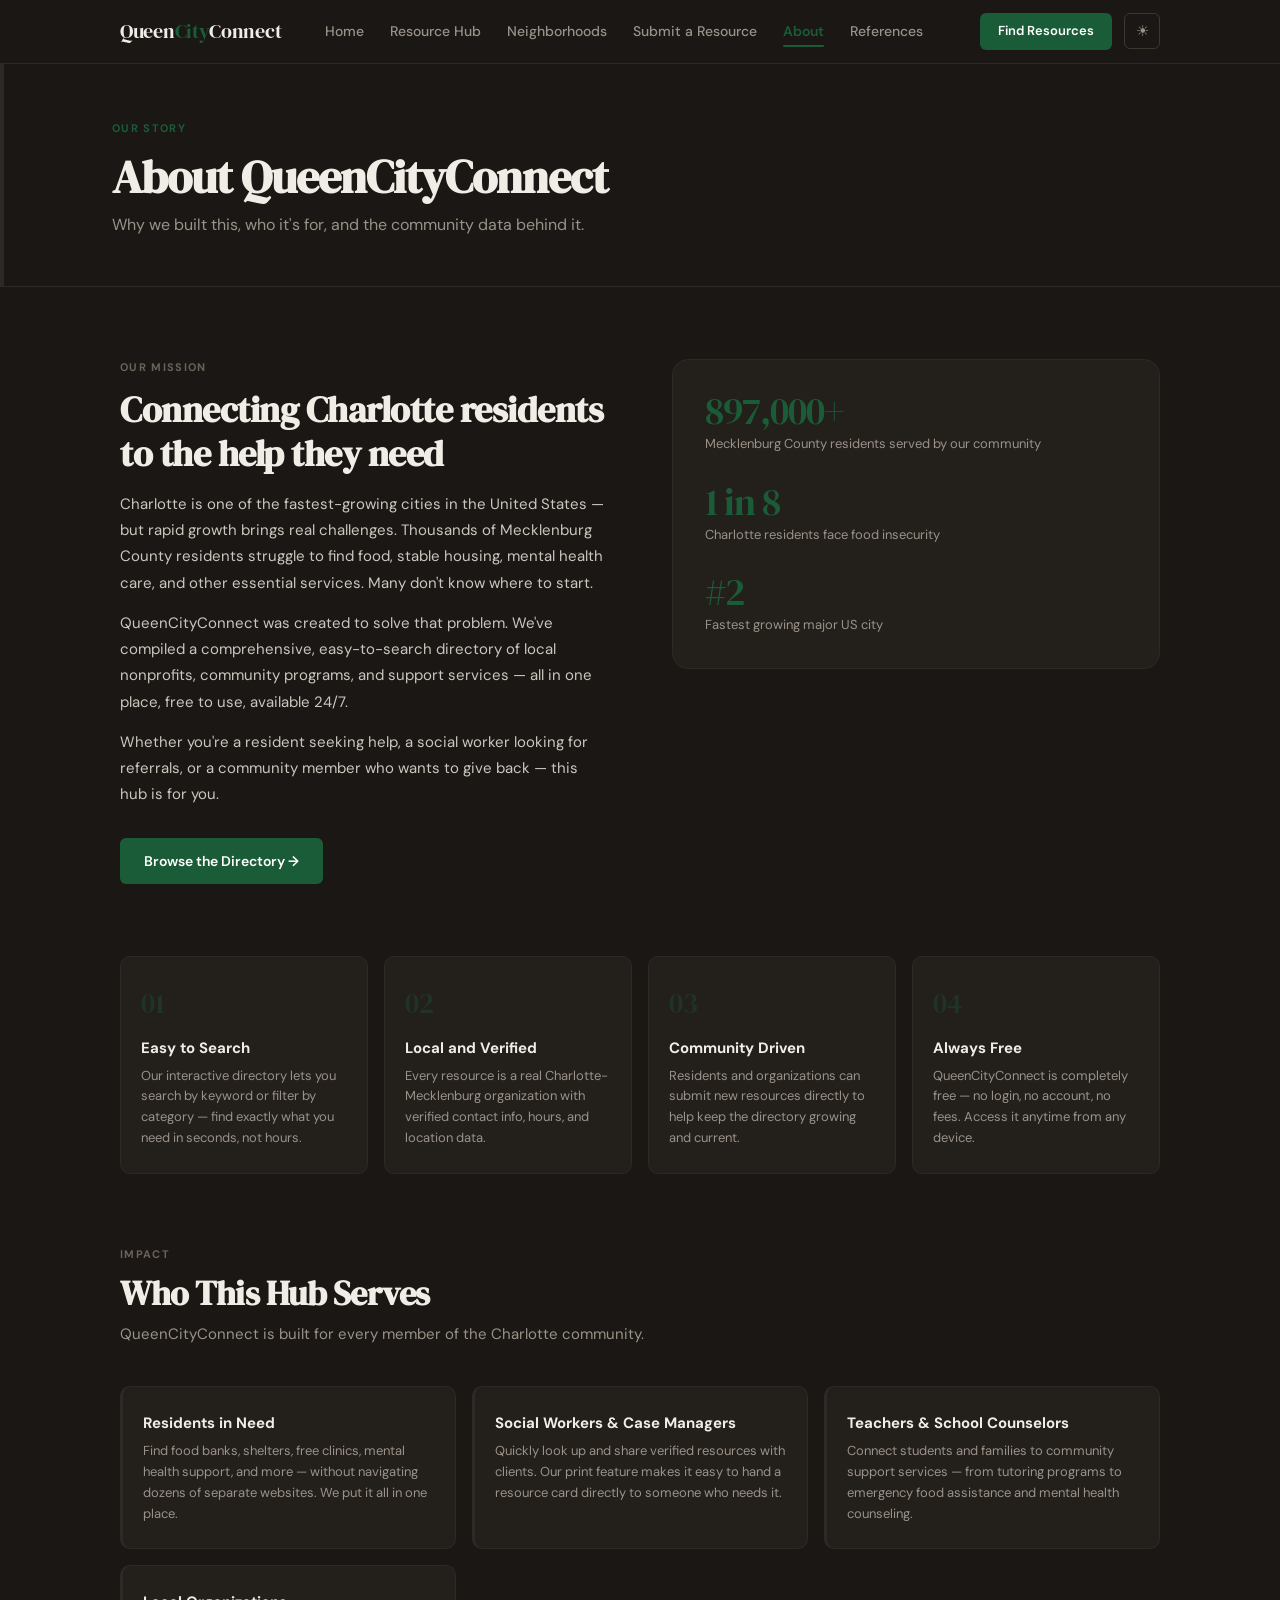
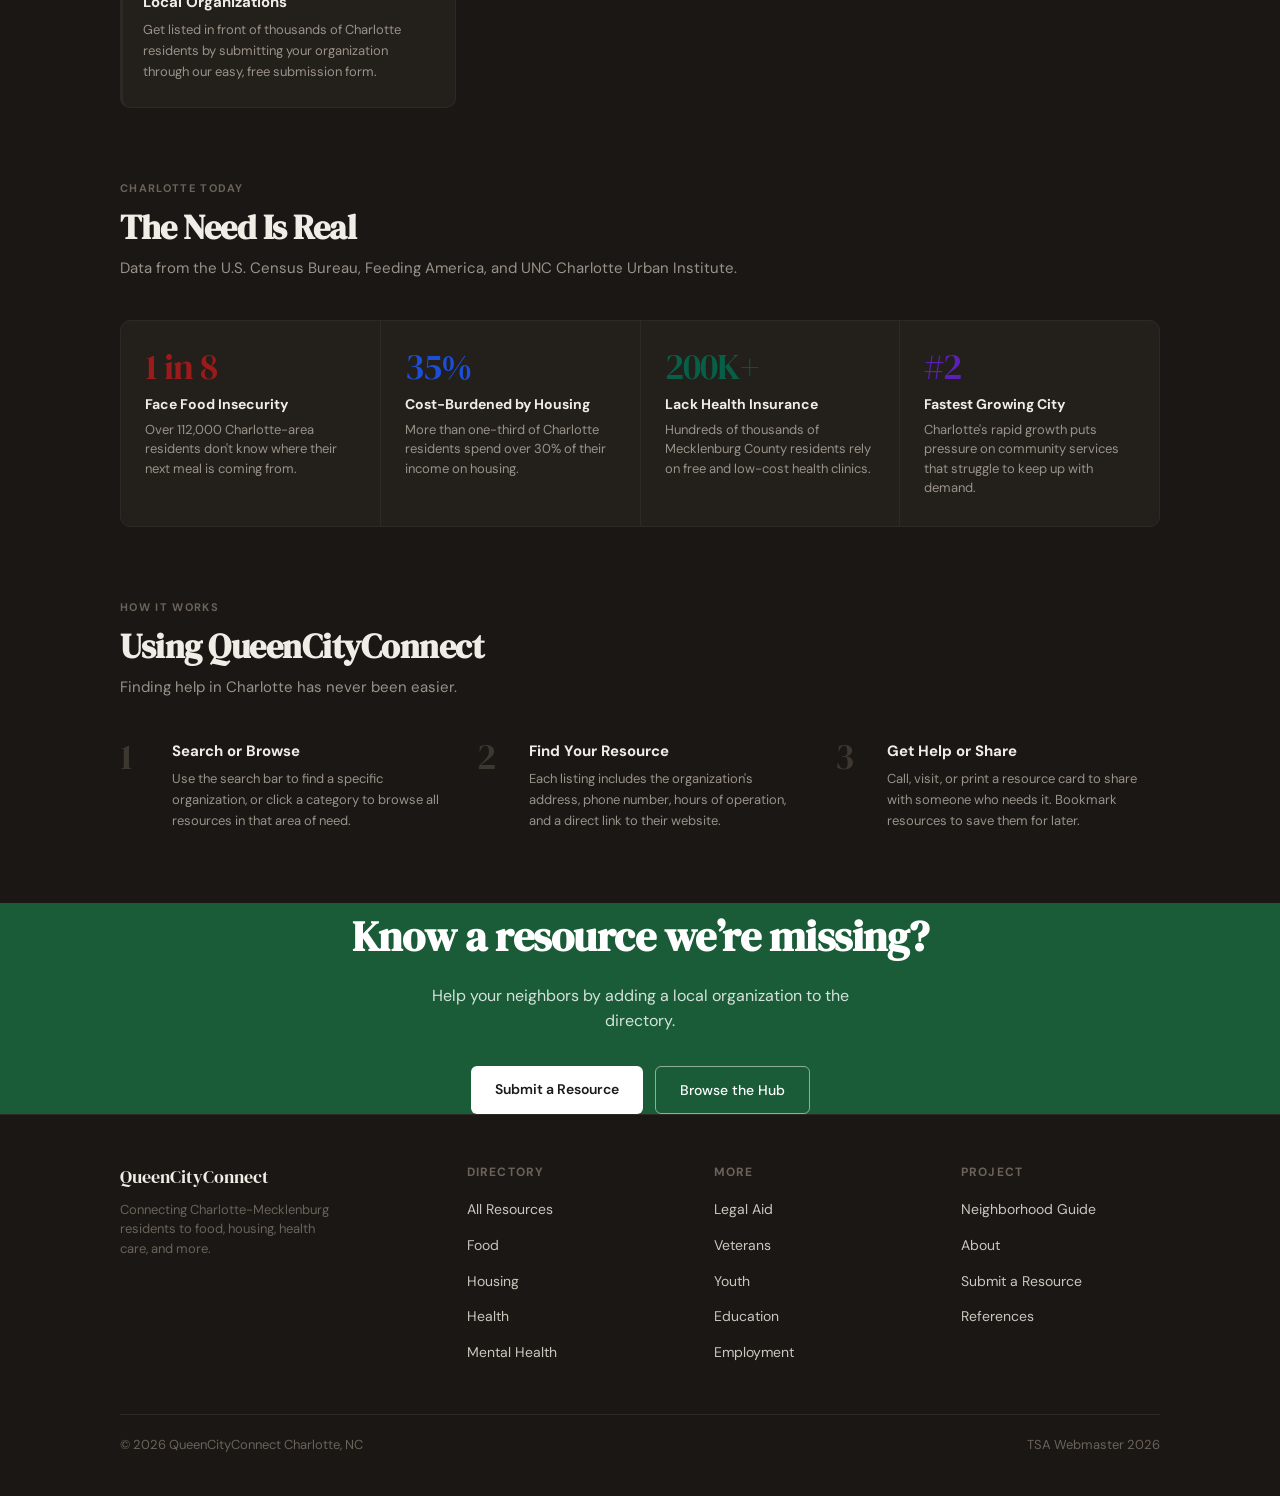
==== my-town-hub-UPDATED/about.html @ 73ac2525 "Add files via upload" ====
<!DOCTYPE html>
<html lang="en">
<head>
  <meta charset="UTF-8"/>
  <meta name="viewport" content="width=device-width, initial-scale=1.0"/>
  <title>About | QueenCityConnect</title>
  <link rel="stylesheet" href="assets/css/style.css"/>
</head>
<body class="dark">

  <nav class="navbar">
    <div class="nav-inner">
      <a href="index.html" class="nav-logo">Queen<span>City</span>Connect</a>
      <ul class="nav-links" id="nav-links">
        <li><a href="index.html">Home</a></li>
        <li><a href="hub.html">Resource Hub</a></li>
        <li><a href="neighborhood.html">Neighborhoods</a></li>
        <li><a href="submit.html">Submit a Resource</a></li>
        <li><a href="about.html">About</a></li>
        <li><a href="references.html">References</a></li>
      </ul>
      <div class="nav-right">
        <a href="hub.html" class="nav-cta">Find Resources</a>
        <button class="dark-toggle" onclick="toggleDark()" id="dark-btn" aria-label="Toggle dark or light mode">&#9728;</button>
        <button class="nav-hamburger" onclick="document.getElementById('nav-links').classList.toggle('open')" aria-label="Menu">&#9776;</button>
      </div>
    </div>
  </nav>

  <section class="page-header about-header">
    <div class="container">
      <span class="page-header-eyebrow">Our Story</span>
      <h1>About QueenCityConnect</h1>
      <p>Why we built this, who it's for, and the community data behind it.</p>
    </div>
  </section>

  <section class="about-section">
    <div class="container">

      <div class="about-grid">
        <div class="about-text">
          <span class="section-eyebrow">Our Mission</span>
          <h2>Connecting Charlotte residents to the help they need</h2>
          <p>Charlotte is one of the fastest-growing cities in the United States — but rapid growth brings real challenges. Thousands of Mecklenburg County residents struggle to find food, stable housing, mental health care, and other essential services. Many don't know where to start.</p>
          <p>QueenCityConnect was created to solve that problem. We've compiled a comprehensive, easy-to-search directory of local nonprofits, community programs, and support services — all in one place, free to use, available 24/7.</p>
          <p>Whether you're a resident seeking help, a social worker looking for referrals, or a community member who wants to give back — this hub is for you.</p>
          <a href="hub.html" class="btn-primary" style="margin-top:16px;display:inline-block">Browse the Directory &rarr;</a>
        </div>
        <div class="about-stats-card">
          <div class="about-stat">
            <span class="about-stat-num">897,000+</span>
            <span class="about-stat-label">Mecklenburg County residents served by our community</span>
          </div>
          <div class="about-stat">
            <span class="about-stat-num">1 in 8</span>
            <span class="about-stat-label">Charlotte residents face food insecurity</span>
          </div>
          <div class="about-stat">
            <span class="about-stat-num">#2</span>
            <span class="about-stat-label">Fastest growing major US city</span>
          </div>
        </div>
      </div>

      <div class="about-cards">
        <div class="about-card">
          <span class="about-card-num">01</span>
          <h3>Easy to Search</h3>
          <p>Our interactive directory lets you search by keyword or filter by category — find exactly what you need in seconds, not hours.</p>
        </div>
        <div class="about-card">
          <span class="about-card-num">02</span>
          <h3>Local and Verified</h3>
          <p>Every resource is a real Charlotte-Mecklenburg organization with verified contact info, hours, and location data.</p>
        </div>
        <div class="about-card">
          <span class="about-card-num">03</span>
          <h3>Community Driven</h3>
          <p>Residents and organizations can submit new resources directly to help keep the directory growing and current.</p>
        </div>
        <div class="about-card">
          <span class="about-card-num">04</span>
          <h3>Always Free</h3>
          <p>QueenCityConnect is completely free — no login, no account, no fees. Access it anytime from any device.</p>
        </div>
      </div>

      <div class="about-who">
        <div class="section-header">
          <span class="section-eyebrow">Impact</span>
          <h2 class="section-title">Who This Hub Serves</h2>
          <p class="section-sub">QueenCityConnect is built for every member of the Charlotte community.</p>
        </div>
        <div class="about-who-grid">
          <div class="about-who-card">
            <h3>Residents in Need</h3>
            <p>Find food banks, shelters, free clinics, mental health support, and more — without navigating dozens of separate websites. We put it all in one place.</p>
          </div>
          <div class="about-who-card">
            <h3>Social Workers &amp; Case Managers</h3>
            <p>Quickly look up and share verified resources with clients. Our print feature makes it easy to hand a resource card directly to someone who needs it.</p>
          </div>
          <div class="about-who-card">
            <h3>Teachers &amp; School Counselors</h3>
            <p>Connect students and families to community support services — from tutoring programs to emergency food assistance and mental health counseling.</p>
          </div>
          <div class="about-who-card">
            <h3>Local Organizations</h3>
            <p>Get listed in front of thousands of Charlotte residents by submitting your organization through our easy, free submission form.</p>
          </div>
        </div>
      </div>

      <div class="about-numbers">
        <div class="section-header">
          <span class="section-eyebrow">Charlotte Today</span>
          <h2 class="section-title">The Need Is Real</h2>
          <p class="section-sub">Data from the U.S. Census Bureau, Feeding America, and UNC Charlotte Urban Institute.</p>
        </div>
        <div class="numbers-grid">
          <div class="numbers-card">
            <span class="numbers-big" style="color:#991b1b">1 in 8</span>
            <strong>Face Food Insecurity</strong>
            <p>Over 112,000 Charlotte-area residents don't know where their next meal is coming from.</p>
          </div>
          <div class="numbers-card">
            <span class="numbers-big" style="color:#1d4ed8">35%</span>
            <strong>Cost-Burdened by Housing</strong>
            <p>More than one-third of Charlotte residents spend over 30% of their income on housing.</p>
          </div>
          <div class="numbers-card">
            <span class="numbers-big" style="color:#065f46">200K+</span>
            <strong>Lack Health Insurance</strong>
            <p>Hundreds of thousands of Mecklenburg County residents rely on free and low-cost health clinics.</p>
          </div>
          <div class="numbers-card">
            <span class="numbers-big" style="color:#5b21b6">#2</span>
            <strong>Fastest Growing City</strong>
            <p>Charlotte's rapid growth puts pressure on community services that struggle to keep up with demand.</p>
          </div>
        </div>
      </div>

      <div class="section-header" style="margin-top:72px">
        <span class="section-eyebrow">How It Works</span>
        <h2 class="section-title">Using QueenCityConnect</h2>
        <p class="section-sub">Finding help in Charlotte has never been easier.</p>
      </div>
      <div class="how-steps">
        <div class="how-step">
          <div class="how-step-num">1</div>
          <div class="how-step-text">
            <h3>Search or Browse</h3>
            <p>Use the search bar to find a specific organization, or click a category to browse all resources in that area of need.</p>
          </div>
        </div>
        <div class="how-step">
          <div class="how-step-num">2</div>
          <div class="how-step-text">
            <h3>Find Your Resource</h3>
            <p>Each listing includes the organization's address, phone number, hours of operation, and a direct link to their website.</p>
          </div>
        </div>
        <div class="how-step">
          <div class="how-step-num">3</div>
          <div class="how-step-text">
            <h3>Get Help or Share</h3>
            <p>Call, visit, or print a resource card to share with someone who needs it. Bookmark resources to save them for later.</p>
          </div>
        </div>
      </div>

    </div>
  </section>

  <section class="cta-band">
    <div class="container">
      <h2>Know a resource we&rsquo;re missing?</h2>
      <p>Help your neighbors by adding a local organization to the directory.</p>
      <div class="cta-band-actions">
        <a href="submit.html" class="btn-white">Submit a Resource</a>
        <a href="hub.html" class="btn-outline-white">Browse the Hub</a>
      </div>
    </div>
  </section>

  <footer class="footer">
    <div class="container">
      <div class="footer-inner">
        <div>
          <div class="footer-brand-name">QueenCityConnect</div>
          <p class="footer-brand-tagline">Connecting Charlotte-Mecklenburg residents to food, housing, health care, and more.</p>
        </div>
        <div class="footer-col">
          <h4>Directory</h4>
          <ul>
            <li><a href="hub.html">All Resources</a></li>
            <li><a href="hub.html?category=Food">Food</a></li>
            <li><a href="hub.html?category=Housing">Housing</a></li>
            <li><a href="hub.html?category=Health">Health</a></li>
            <li><a href="hub.html?category=Mental%20Health">Mental Health</a></li>
          </ul>
        </div>
        <div class="footer-col">
          <h4>More</h4>
          <ul>
            <li><a href="hub.html?category=Legal%20Aid">Legal Aid</a></li>
            <li><a href="hub.html?category=Veterans">Veterans</a></li>
            <li><a href="hub.html?category=Youth">Youth</a></li>
            <li><a href="hub.html?category=Education">Education</a></li>
            <li><a href="hub.html?category=Employment">Employment</a></li>
          </ul>
        </div>
        <div class="footer-col">
          <h4>Project</h4>
          <ul>
            <li><a href="neighborhood.html">Neighborhood Guide</a></li>
            <li><a href="about.html">About</a></li>
            <li><a href="submit.html">Submit a Resource</a></li>
            <li><a href="references.html">References</a></li>
          </ul>
        </div>
      </div>
      <div class="footer-bottom">
        <span>&copy; 2026 QueenCityConnect Charlotte, NC</span>
        <span>TSA Webmaster 2026</span>
      </div>
    </div>
  </footer>

  <script src="assets/js/main.js"></script>
</body>
</html>
---- my-town-hub-UPDATED/assets/css/style.css ----
/* ═══════════════════════════════════════════
   QUEENCITYCONNECT — REDESIGNED STYLESHEET
   Clean, editorial, human. No AI aesthetics.
═══════════════════════════════════════════ */

@import url('https://fonts.googleapis.com/css2?family=DM+Serif+Display:ital@0;1&family=DM+Sans:wght@400;500;600&display=swap');

/* ─── RESET ─── */
*, *::before, *::after { margin: 0; padding: 0; box-sizing: border-box; }
img { display: block; max-width: 100%; }
a { text-decoration: none; color: inherit; }
button { font-family: inherit; cursor: pointer; }

a:focus-visible,
button:focus-visible,
input:focus-visible,
select:focus-visible,
textarea:focus-visible {
  outline: 2px solid #93c5fd;
  outline-offset: 2px;
}

/* ─── TOKENS ─── */
:root {
  --ink:        #1a1a1a;
  --ink-2:      #3d3d3d;
  --ink-3:      #6b6b6b;
  --ink-4:      #9a9a9a;
  --paper:      #faf9f7;
  --white:      #ffffff;
  --rule:       #e8e4df;
  --rule-dark:  #d4cfc9;
  --accent:     #1a5c38;
  --accent-bg:  #edf5f0;
  --accent-mid: #2d7a4f;
  --warn:       #b84c00;
  --warn-bg:    #fff4ed;

  --font-serif: 'DM Serif Display', Georgia, serif;
  --font-sans:  'DM Sans', system-ui, -apple-system, sans-serif;

  --radius-sm: 6px;
  --radius:    10px;
  --radius-lg: 16px;

  --shadow-sm: 0 1px 4px rgba(0,0,0,0.07);
  --shadow:    0 2px 12px rgba(0,0,0,0.08);
  --shadow-lg: 0 8px 32px rgba(0,0,0,0.1);

  --max:    1120px;
  --gutter: 40px;
}

/* ─── BASE ─── */
html { scroll-behavior: smooth; }
body {
  font-family: var(--font-sans);
  background: var(--paper);
  color: var(--ink);
  line-height: 1.6;
  font-size: 16px;
  -webkit-font-smoothing: antialiased;
}
.container { max-width: var(--max); margin: 0 auto; padding: 0 var(--gutter); }

/* ─── CRISIS BAR ─── */
.crisis-bar {
  background: var(--accent);
  color: white;
  font-size: 13px;
  font-weight: 500;
  padding: 9px 0;
  position: relative;
  z-index: 50;
}
.crisis-bar-inner {
  max-width: var(--max);
  margin: 0 auto;
  padding: 0 var(--gutter);
  display: flex;
  align-items: center;
  justify-content: center;
  gap: 12px;
  flex-wrap: wrap;
  text-align: center;
}
.crisis-bar strong { font-weight: 700; white-space: nowrap; }
.crisis-bar-links { display: flex; gap: 20px; flex-wrap: wrap; justify-content: center; flex: 0 0 auto; }
.crisis-bar a {
  color: white; opacity: 0.9;
  border-bottom: 1px solid rgba(255,255,255,0.4);
  font-size: 13px;
  transition: opacity 0.15s;
}
.crisis-bar a:hover { opacity: 1; }
.crisis-close {
  background: none; border: none; color: white;
  font-size: 18px; line-height: 1; opacity: 0.7;
  padding: 0; margin-left: auto; cursor: pointer;
  transition: opacity 0.15s;
}
.crisis-close:hover { opacity: 1; }

/* ─── NAVBAR ─── */
.navbar {
  background: var(--white);
  border-bottom: 1px solid var(--rule);
  position: sticky;
  top: 0;
  z-index: 100;
  height: 64px;
  display: flex;
  align-items: center;
}
.nav-inner {
  max-width: var(--max);
  margin: 0 auto;
  padding: 0 var(--gutter);
  display: flex;
  align-items: center;
  width: 100%;
  gap: 32px;
}
.nav-logo {
  font-family: var(--font-serif);
  font-size: 20px;
  color: var(--ink);
  letter-spacing: -0.3px;
  white-space: nowrap;
  flex-shrink: 0;
}
.nav-logo span { color: var(--accent); }
.nav-links {
  list-style: none;
  display: flex;
  gap: 2px;
}
.nav-links a {
  font-size: 14px;
  font-weight: 500;
  color: var(--ink-3);
  padding: 6px 12px;
  border-radius: var(--radius-sm);
  transition: color 0.15s, background 0.15s;
  display: block;
}
.nav-links a:hover { color: var(--ink); background: var(--paper); }
.nav-links a.nav-active { color: var(--accent); font-weight: 600; }
.nav-right { margin-left: auto; display: flex; align-items: center; gap: 12px; }
.nav-cta {
  background: var(--accent);
  color: white;
  font-size: 13px;
  font-weight: 600;
  padding: 8px 18px;
  border-radius: var(--radius-sm);
  transition: background 0.15s;
  white-space: nowrap;
}
.nav-cta:hover { background: var(--accent-mid); color: white; }
.dark-toggle {
  background: none;
  border: 1px solid var(--rule-dark);
  border-radius: var(--radius-sm);
  width: 36px; height: 36px;
  font-size: 15px;
  color: var(--ink-3);
  display: flex; align-items: center; justify-content: center;
  transition: all 0.15s;
  font-family: 'Segoe UI Symbol', 'Apple Color Emoji', serif;
}
.dark-toggle:hover { border-color: var(--ink-3); }
.nav-hamburger {
  display: none;
  background: none;
  border: 1px solid var(--rule-dark);
  border-radius: var(--radius-sm);
  width: 36px; height: 36px;
  font-size: 16px;
  color: var(--ink-3);
  align-items: center; justify-content: center;
  cursor: pointer;
  font-family: 'Segoe UI Symbol', 'Apple Color Emoji', serif;
}

/* ─── HERO ─── */
.hero {
  border-bottom: 1px solid var(--rule);
  padding: 80px 0 72px;
  background: var(--white);
}
.hero-inner {
  max-width: var(--max);
  margin: 0 auto;
  padding: 0 var(--gutter);
  display: grid;
  grid-template-columns: 1fr 1fr;
  gap: 64px;
  align-items: center;
}
.hero-eyebrow {
  font-size: 12px;
  font-weight: 600;
  text-transform: uppercase;
  letter-spacing: 0.12em;
  color: var(--accent);
  margin-bottom: 20px;
}
.hero h1 {
  font-family: var(--font-serif);
  font-size: 54px;
  line-height: 1.1;
  letter-spacing: -1px;
  color: var(--ink);
  margin-bottom: 20px;
}
.hero h1 em { font-style: italic; color: var(--accent); }
.hero-lead {
  font-size: 17px;
  color: var(--ink-2);
  line-height: 1.7;
  max-width: 440px;
  margin-bottom: 32px;
}
.hero-actions { display: flex; gap: 12px; flex-wrap: wrap; align-items: center; }
.hero-photo {
  position: relative;
  border-radius: var(--radius-lg);
  overflow: hidden;
  aspect-ratio: 4/3;
  background: var(--rule);
}
.hero-photo img { width: 100%; height: 100%; object-fit: cover; }
.hero-photo-caption {
  position: absolute;
  bottom: 0; left: 0; right: 0;
  padding: 20px 24px;
  background: linear-gradient(to top, rgba(0,0,0,0.55), transparent);
  color: white;
  font-size: 13px;
  font-weight: 500;
}

/* ─── BUTTONS ─── */
.btn-primary {
  background: var(--accent);
  color: white;
  font-size: 14px;
  font-weight: 600;
  padding: 12px 24px;
  border-radius: var(--radius-sm);
  transition: background 0.15s;
  display: inline-block;
  border: none;
}
.btn-primary:hover { background: var(--accent-mid); color: white; }
.btn-ghost {
  background: transparent;
  color: var(--ink-2);
  font-size: 14px;
  font-weight: 500;
  padding: 12px 20px;
  border-radius: var(--radius-sm);
  border: 1.5px solid var(--rule-dark);
  transition: all 0.15s;
  display: inline-block;
}
.btn-ghost:hover { border-color: var(--ink-3); color: var(--ink); }
.btn-secondary {
  background: var(--accent);
  color: white;
  font-size: 13px;
  font-weight: 600;
  padding: 8px 16px;
  border-radius: var(--radius-sm);
  transition: background 0.15s;
  display: inline-block;
  border: none;
}
.btn-secondary:hover { background: var(--accent-mid); color: white; }
.btn-white {
  background: white; color: var(--ink);
  font-size: 14px; font-weight: 600;
  padding: 12px 24px; border-radius: var(--radius-sm);
  transition: opacity 0.15s; display: inline-block; border: none;
}
.btn-white:hover { opacity: 0.88; color: var(--ink); }
.btn-outline-white {
  background: transparent; color: white;
  font-size: 14px; font-weight: 500;
  padding: 12px 24px; border-radius: var(--radius-sm);
  border: 1.5px solid rgba(255,255,255,0.35);
  transition: border-color 0.15s; display: inline-block;
}
.btn-outline-white:hover { border-color: rgba(255,255,255,0.7); color: white; }

/* ─── NEED HELP FAST ─── */
.need-help {
  padding: 56px 0;
  background: var(--paper);
  border-bottom: 1px solid var(--rule);
}
.need-help-eyebrow {
  font-size: 11px; font-weight: 700;
  text-transform: uppercase; letter-spacing: 0.12em;
  color: var(--ink-4); margin-bottom: 20px;
}
.need-help-grid {
  display: grid;
  grid-template-columns: repeat(4, 1fr);
  gap: 12px;
}
.need-help-card {
  background: var(--white);
  border: 1.5px solid var(--rule);
  border-radius: var(--radius);
  padding: 20px 18px;
  cursor: pointer;
  transition: all 0.2s;
  text-align: left;
  display: block;
}
.need-help-card:hover { border-color: var(--accent); box-shadow: var(--shadow); }
.nhc-dot {
  width: 8px; height: 8px;
  border-radius: 50%;
  margin-bottom: 12px;
  display: block;
}
.need-help-card h3 {
  font-size: 14px; font-weight: 600;
  color: var(--ink); margin-bottom: 4px;
}
.need-help-card p { font-size: 12px; color: var(--ink-4); line-height: 1.4; }

.how-it-works {
  padding: 72px 0;
  background: var(--white);
  border-bottom: 1px solid var(--rule);
}
.verification-section {
  padding: 72px 0;
  background: var(--paper);
  border-bottom: 1px solid var(--rule);
}
.verification-grid {
  display: grid;
  grid-template-columns: repeat(3, 1fr);
  gap: 16px;
}
.verification-item {
  background: var(--white);
  border: 1.5px solid var(--rule);
  border-radius: var(--radius);
  padding: 22px 20px;
}
.verification-item h3 {
  font-size: 16px;
  font-weight: 700;
  color: var(--ink);
  margin-bottom: 6px;
}
.verification-item p {
  font-size: 14px;
  color: var(--ink-3);
  line-height: 1.6;
}

/* ─── SECTION TYPOGRAPHY ─── */
.section-eyebrow {
  font-size: 11px; font-weight: 700;
  text-transform: uppercase; letter-spacing: 0.12em;
  color: var(--ink-4); margin-bottom: 10px; display: block;
}
.section-title {
  font-family: var(--font-serif);
  font-size: 34px; letter-spacing: -0.5px;
  color: var(--ink); line-height: 1.2; margin-bottom: 8px;
}
.section-sub { font-size: 15px; color: var(--ink-3); line-height: 1.6; }
.section-header { margin-bottom: 40px; }
.section-header-row {
  display: flex; justify-content: space-between;
  align-items: flex-end; margin-bottom: 40px; gap: 24px;
}
.section-header-row a {
  font-size: 13px; font-weight: 600; color: var(--accent);
  white-space: nowrap; padding-bottom: 1px;
  border-bottom: 1px solid var(--accent); transition: opacity 0.15s;
}
.section-header-row a:hover { opacity: 0.7; }

/* ─── SPOTLIGHT ─── */
.spotlight {
  padding: 72px 0;
  background: var(--white);
  border-bottom: 1px solid var(--rule);
}
.spotlight-grid {
  display: grid;
  grid-template-columns: repeat(3, 1fr);
  gap: 1px;
  background: var(--rule);
  border: 1px solid var(--rule);
  border-radius: var(--radius);
  overflow: hidden;
}
.spotlight-card {
  background: var(--white);
  padding: 32px 28px;
  display: flex;
  flex-direction: column;
  transition: background 0.2s;
}
.spotlight-card:hover { background: var(--paper); }
.spotlight-card-cat {
  font-size: 11px; font-weight: 700;
  text-transform: uppercase; letter-spacing: 0.1em;
  color: var(--accent); margin-bottom: 12px;
}
.spotlight-card h3 {
  font-family: var(--font-serif);
  font-size: 21px; line-height: 1.25;
  color: var(--ink); margin-bottom: 10px;
}
.spotlight-card p {
  font-size: 14px; color: var(--ink-3);
  line-height: 1.65; flex: 1; margin-bottom: 20px;
}
.spotlight-card-meta {
  display: flex; flex-direction: column; gap: 5px;
  font-size: 13px; color: var(--ink-3);
  padding-top: 16px; border-top: 1px solid var(--rule);
  margin-bottom: 16px;
}
.spotlight-card-link {
  font-size: 13px; font-weight: 600; color: var(--accent);
  display: inline-flex; align-items: center; gap: 4px;
  transition: gap 0.15s;
}
.spotlight-card-link:hover { gap: 8px; }

/* ─── CATEGORIES ─── */
.categories {
  padding: 72px 0;
  background: var(--paper);
  border-bottom: 1px solid var(--rule);
}
.cat-grid {
  display: grid;
  grid-template-columns: repeat(4, 1fr);
  gap: 1px;
  background: var(--rule);
  border: 1px solid var(--rule);
  border-radius: var(--radius);
  overflow: hidden;
}
.cat-card {
  background: var(--white);
  padding: 28px 24px;
  display: flex; flex-direction: column; gap: 6px;
  transition: background 0.2s;
}
.cat-card:hover { background: var(--accent-bg); }
.cat-card-name {
  font-size: 15px; font-weight: 600; color: var(--ink);
  transition: color 0.2s;
}
.cat-card:hover .cat-card-name { color: var(--accent); }
.cat-card-desc { font-size: 13px; color: var(--ink-4); line-height: 1.45; }
.cat-card-count { font-size: 12px; color: var(--ink-4); margin-top: 4px; }

/* ─── UPDATES / NEWS ─── */
.updates {
  padding: 72px 0;
  background: var(--white);
  border-bottom: 1px solid var(--rule);
}
.updates-grid {
  display: grid;
  grid-template-columns: 1.5fr 1fr;
  gap: 56px;
  align-items: start;
}
.update-main { border-top: 2px solid var(--ink); padding-top: 24px; }
.update-main-tag {
  font-size: 11px; font-weight: 700;
  text-transform: uppercase; letter-spacing: 0.1em;
  color: var(--accent); margin-bottom: 12px;
}
.update-main h3 {
  font-family: var(--font-serif);
  font-size: 26px; line-height: 1.25;
  color: var(--ink); margin-bottom: 12px;
}
.update-main p {
  font-size: 15px; color: var(--ink-2);
  line-height: 1.7; margin-bottom: 12px;
}
.update-main-meta { font-size: 12px; color: var(--ink-4); margin-bottom: 16px; }
.update-link {
  font-size: 13px; font-weight: 600; color: var(--accent);
  border-bottom: 1px solid var(--accent);
  padding-bottom: 1px; transition: opacity 0.15s;
}
.update-link:hover { opacity: 0.7; }
.update-list { display: flex; flex-direction: column; }
.update-item { padding: 18px 0; border-top: 1px solid var(--rule); }
.update-item:last-child { border-bottom: 1px solid var(--rule); }
.update-item-tag {
  font-size: 11px; font-weight: 700;
  text-transform: uppercase; letter-spacing: 0.1em;
  color: var(--ink-4); margin-bottom: 6px;
}
.update-item h4 {
  font-size: 14px; font-weight: 600; color: var(--ink);
  line-height: 1.4; margin-bottom: 4px;
}
.update-item-meta { font-size: 12px; color: var(--ink-4); }

/* ─── STATS STRIP ─── */
.stats-strip {
  padding: 56px 0;
  background: var(--accent);
}
.stats-grid {
  display: grid;
  grid-template-columns: repeat(4, 1fr);
}
.stat-item {
  padding: 0 32px;
  border-right: 1px solid rgba(255,255,255,0.2);
}
.stat-item:first-child { padding-left: 0; }
.stat-item:last-child { border-right: none; }
.stat-num {
  font-family: var(--font-serif);
  font-size: 42px; color: white;
  line-height: 1; margin-bottom: 6px; letter-spacing: -1px;
}
.stat-label {
  font-size: 13px; color: rgba(255,255,255,0.75);
  line-height: 1.4; max-width: 140px;
}

/* ─── MAP SECTION ─── */
.map-section {
  padding: 72px 0;
  background: var(--paper);
  border-bottom: 1px solid var(--rule);
}
.map-layout {
  display: grid;
  grid-template-columns: 1fr 200px;
  gap: 32px;
  align-items: start;
}
#home-map {
  height: 440px; width: 100%;
  border-radius: var(--radius);
  border: 1px solid var(--rule);
}
.map-legend {
  background: var(--white);
  border: 1px solid var(--rule);
  border-radius: var(--radius);
  padding: 20px;
}
.map-legend h3 {
  font-size: 12px; font-weight: 700;
  text-transform: uppercase; letter-spacing: 0.1em;
  color: var(--ink-4); margin-bottom: 14px;
}
.legend-item {
  display: flex; align-items: center; gap: 8px;
  font-size: 13px; color: var(--ink-2); margin-bottom: 8px;
}
.legend-dot { width: 8px; height: 8px; border-radius: 50%; flex-shrink: 0; }

/* ─── CTA BAND ─── */
body.dark .cta-band {
  background: #1a5c38;
}
body.dark .cta-band h2 { color: white; }
body.dark .cta-band p { color: rgba(255,255,255,0.8); }
body.dark .btn-white { background: white; color: #1a1a1a; }
body.dark .btn-outline-white { color: white; border-color: rgba(255,255,255,0.5); }
.cta-band h2 {
  font-family: var(--font-serif);
  font-size: 42px; color: white;
  letter-spacing: -0.5px; margin-bottom: 12px;
}
.cta-band .container {
  text-align: center;
}
.cta-band p {
  font-size: 16px; color: rgba(255,255,255,0.65);
  margin-bottom: 32px; max-width: 440px;
  margin-left: auto; margin-right: auto;
}
.cta-band-actions {
  display: flex; gap: 12px;
  justify-content: center; flex-wrap: wrap;
}

/* ─── FOOTER ─── */
.footer {
  background: var(--white);
  border-top: 1px solid var(--rule);
  padding: 48px 0 40px;
}
.footer-inner {
  display: grid;
  grid-template-columns: 1.5fr 1fr 1fr 1fr;
  gap: 48px;
}
.footer-brand-name {
  font-family: var(--font-serif);
  font-size: 18px; color: var(--ink); margin-bottom: 8px;
}
.footer-brand-tagline {
  font-size: 13px; color: var(--ink-4);
  line-height: 1.5; max-width: 220px;
}
.footer-col h4 {
  font-size: 12px; font-weight: 700;
  text-transform: uppercase; letter-spacing: 0.1em;
  color: var(--ink-4); margin-bottom: 14px;
}
.footer-col ul { list-style: none; }
.footer-col ul li { margin-bottom: 10px; }
.footer-col ul a { font-size: 14px; color: var(--ink-2); transition: color 0.15s; }
.footer-col ul a:hover { color: var(--ink); }
.footer-bottom {
  margin-top: 40px; padding-top: 20px;
  border-top: 1px solid var(--rule);
  display: flex; justify-content: space-between;
  align-items: center; font-size: 13px; color: var(--ink-4);
}

/* ─── PAGE HEADERS ─── */
.page-header {
  padding: 56px 0 48px;
  border-bottom: 1px solid var(--rule);
  background: var(--white);
}
.page-header h1 {
  font-family: var(--font-serif);
  font-size: 46px; letter-spacing: -1px;
  color: var(--ink); margin-bottom: 10px; line-height: 1.1;
}
.page-header p { font-size: 16px; color: var(--ink-3); max-width: 520px; }
.page-header-eyebrow {
  font-size: 11px; font-weight: 700;
  text-transform: uppercase; letter-spacing: 0.12em;
  color: var(--accent); margin-bottom: 14px; display: block;
}
.hub-header    { border-left: 4px solid #4f46e5; padding-left: calc(var(--gutter) + 20px); }
.submit-header { border-left: 4px solid var(--accent); padding-left: calc(var(--gutter) + 20px); }
.about-header  { border-left: 4px solid var(--warn); padding-left: calc(var(--gutter) + 20px); }
.refs-header   { border-left: 4px solid var(--ink-3); padding-left: calc(var(--gutter) + 20px); }

/* ─── HUB PAGE ─── */
.hub-controls {
  background: var(--white);
  border-bottom: 1px solid var(--rule);
  padding: 20px 0;
  position: sticky;
  top: 64px;
  z-index: 90;
}
.search-bar {
  display: flex; align-items: center; gap: 10px;
  background: var(--paper);
  border: 1.5px solid var(--rule-dark);
  border-radius: var(--radius-sm);
  padding: 0 14px; margin-bottom: 14px;
  transition: border-color 0.2s;
}
.search-bar:focus-within { border-color: var(--accent); background: var(--white); }
.search-bar input {
  flex: 1; border: none; background: transparent;
  padding: 11px 0; font-size: 14px; color: var(--ink);
  outline: none; font-family: inherit;
}
.search-bar input::placeholder { color: var(--ink-4); }
.search-icon { color: var(--ink-4); font-size: 14px; }
.filter-bar { display: flex; flex-wrap: wrap; gap: 6px; margin-bottom: 14px; }
.filter-btn {
  background: var(--paper);
  border: 1.5px solid var(--rule-dark);
  border-radius: 99px;
  padding: 5px 14px; font-size: 13px;
  font-weight: 500; color: var(--ink-2);
  cursor: pointer; transition: all 0.15s; font-family: inherit;
}
.filter-btn:hover { border-color: var(--accent); color: var(--accent); background: var(--accent-bg); }
.filter-btn.active { background: var(--accent); border-color: var(--accent); color: white; font-weight: 600; }
.hub-toolbar { display: flex; justify-content: space-between; align-items: center; }
.results-count { font-size: 13px; color: var(--ink-4); }
.view-toggle { display: flex; gap: 4px; }
.view-btn {
  background: var(--paper); border: 1.5px solid var(--rule-dark);
  border-radius: var(--radius-sm); padding: 6px 14px;
  font-size: 13px; font-weight: 500; color: var(--ink-2);
  cursor: pointer; font-family: inherit; transition: all 0.15s;
}
.view-btn.active { background: var(--ink); border-color: var(--ink); color: white; }
.hub-grid-section { padding: 40px 0 80px; }
.resource-grid {
  display: grid;
  grid-template-columns: repeat(auto-fill, minmax(340px, 1fr));
  gap: 16px;
}
.resource-card {
  background: var(--white);
  border: 1.5px solid var(--rule);
  border-radius: var(--radius);
  padding: 24px; display: flex; flex-direction: column;
  transition: all 0.2s;
}
.resource-card:hover { border-color: var(--rule-dark); box-shadow: var(--shadow); transform: translateY(-2px); }
.card-top { display: flex; align-items: center; gap: 8px; margin-bottom: 10px; }
.card-category {
  display: inline-block; font-size: 11px; font-weight: 700;
  padding: 3px 10px; border-radius: 99px;
  text-transform: uppercase; letter-spacing: 0.06em;
}
.card-category.Food             { background: #fef3c7; color: #92400e; }
.card-category.Housing          { background: #d1fae5; color: #065f46; }
.card-category.Health           { background: #fee2e2; color: #991b1b; }
.card-category.Education        { background: #ede9fe; color: #5b21b6; }
.card-category.Mental-Health    { background: #e0f2fe; color: #075985; }
.card-category.Youth            { background: #fce7f3; color: #9d174d; }
.card-category.Safety           { background: #fef9c3; color: #854d0e; }
.card-category.Financial-Aid    { background: #dcfce7; color: #166534; }
.card-category.Legal-Aid        { background: #f3e8ff; color: #6b21a8; }
.card-category.General-Support  { background: #f1f5f9; color: #334155; }
.card-category.Veterans         { background: #fef2f2; color: #7f1d1d; }
.card-category.Employment       { background: #f0fdf4; color: #14532d; }
.badge-24 {
  font-size: 11px; font-weight: 700;
  background: #dcfce7; color: #166534;
  padding: 3px 8px; border-radius: 99px;
}
.bookmark-btn {
  background: none; border: none; cursor: pointer;
  font-size: 15px; margin-left: auto; opacity: 0.3;
  transition: opacity 0.15s;
  font-family: 'Segoe UI Symbol', 'Apple Color Emoji', serif;
}
.bookmark-btn:hover, .bookmark-btn.bookmarked { opacity: 1; }
.resource-card h3 {
  font-size: 17px; font-weight: 600; color: var(--ink);
  margin-bottom: 6px; line-height: 1.3;
}
.resource-card > p {
  font-size: 14px; color: var(--ink-3); line-height: 1.6;
  flex: 1; margin-bottom: 16px;
}
.card-details {
  display: flex; flex-direction: column; gap: 5px;
  font-size: 13px; color: var(--ink-2);
  padding: 12px; background: var(--paper);
  border-radius: var(--radius-sm); margin-bottom: 14px;
}
.detail-row { display: flex; gap: 8px; align-items: flex-start; }
.detail-label {
  font-size: 11px; font-weight: 700;
  text-transform: uppercase; letter-spacing: 0.07em;
  color: var(--ink-4); min-width: 52px; flex-shrink: 0;
}
.card-actions { display: flex; gap: 8px; align-items: center; }
.btn-print {
  background: var(--paper); border: 1.5px solid var(--rule-dark);
  border-radius: var(--radius-sm); padding: 7px 12px;
  font-size: 13px; color: var(--ink-2); cursor: pointer; transition: all 0.15s;
}
.btn-print:hover { border-color: var(--ink-3); color: var(--ink); }
.no-results { text-align: center; padding: 80px 0; color: var(--ink-4); }
.no-results p { font-size: 16px; margin-bottom: 16px; }
.hidden { display: none !important; }
#map {
  height: 520px; width: 100%;
  border-radius: var(--radius); border: 1px solid var(--rule);
}

/* ─── SUBMIT PAGE ─── */
.submit-section { padding: 64px 0 96px; }
.submit-layout {
  display: grid;
  grid-template-columns: 1fr 320px;
  gap: 56px; align-items: start;
}
.form-card {
  background: var(--white);
  border: 1.5px solid var(--rule);
  border-radius: var(--radius-lg);
  padding: 44px;
}
.form-card h2 {
  font-family: var(--font-serif);
  font-size: 26px; margin-bottom: 6px; color: var(--ink);
}
.form-card > p { font-size: 14px; color: var(--ink-3); margin-bottom: 32px; line-height: 1.6; }
.form-grid { display: grid; grid-template-columns: 1fr 1fr; gap: 16px; }
.form-group { display: flex; flex-direction: column; gap: 5px; }
.form-group.full { grid-column: 1 / -1; }
.form-group label { font-size: 13px; font-weight: 600; color: var(--ink-2); }
.required-star { color: #dc2626; }
.form-group input, .form-group select, .form-group textarea {
  border: 1.5px solid var(--rule-dark); border-radius: var(--radius-sm);
  padding: 10px 14px; font-size: 14px; font-family: inherit;
  color: var(--ink); background: var(--paper);
  transition: all 0.2s; outline: none;
}
.form-group input:focus, .form-group select:focus, .form-group textarea:focus {
  border-color: var(--accent); background: var(--white);
  box-shadow: 0 0 0 3px rgba(26,92,56,0.08);
}
.input-error { border-color: #dc2626 !important; }
.error-msg { font-size: 12px; color: #dc2626; min-height: 14px; }
.form-section-label {
  font-size: 11px; font-weight: 700; text-transform: uppercase;
  letter-spacing: 0.1em; color: var(--ink-4);
  padding-bottom: 8px; border-bottom: 1px solid var(--rule); margin-bottom: 4px;
}
.btn-submit {
  width: 100%; background: var(--accent); color: white; border: none;
  border-radius: var(--radius-sm); padding: 13px;
  font-size: 15px; font-weight: 600; cursor: pointer;
  font-family: inherit; transition: background 0.15s;
}
.btn-submit:hover { background: var(--accent-mid); }
.success-message {
  display: flex; align-items: flex-start; gap: 16px;
  background: var(--accent-bg); border: 1.5px solid #bbf7d0;
  border-radius: var(--radius); padding: 24px; color: var(--accent);
}
.success-message strong { display: block; margin-bottom: 4px; font-size: 16px; }
.success-message p { font-size: 14px; }
.submit-sidebar { position: sticky; top: 88px; }
.submit-info-card {
  background: var(--white); border: 1.5px solid var(--rule);
  border-radius: var(--radius-lg); padding: 28px 24px; margin-bottom: 16px;
}
.submit-info-card h3 { font-size: 15px; font-weight: 700; color: var(--ink); margin-bottom: 12px; }
.submit-info-card p { font-size: 13px; color: var(--ink-3); line-height: 1.6; }
.submit-info-list { list-style: none; display: flex; flex-direction: column; gap: 10px; margin-top: 12px; }
.submit-info-list li {
  font-size: 13px; color: var(--ink-2);
  display: flex; gap: 8px; align-items: flex-start;
}
.submit-info-list li::before {
  content: ''; width: 6px; height: 6px; border-radius: 50%;
  background: var(--accent); margin-top: 6px; flex-shrink: 0;
}

/* ─── ABOUT PAGE ─── */
.about-section { padding: 72px 0; }
.about-grid {
  display: grid; grid-template-columns: 1fr 1fr;
  gap: 64px; align-items: start; margin-bottom: 72px;
}
.about-text h2 {
  font-family: var(--font-serif); font-size: 36px;
  color: var(--ink); line-height: 1.2; margin: 12px 0 16px; letter-spacing: -0.5px;
}
.about-text p { font-size: 15px; color: var(--ink-2); line-height: 1.75; margin-bottom: 14px; }
.about-stats-card {
  background: var(--white); border: 1.5px solid var(--rule);
  border-radius: var(--radius-lg); padding: 32px;
  display: flex; flex-direction: column; gap: 28px;
}
.about-stat-num {
  display: block; font-family: var(--font-serif);
  font-size: 38px; color: var(--accent); letter-spacing: -1px; line-height: 1;
}
.about-stat-label { font-size: 13px; color: var(--ink-3); margin-top: 4px; display: block; }
.about-cards {
  display: grid; grid-template-columns: repeat(auto-fit, minmax(220px, 1fr));
  gap: 16px; margin-bottom: 72px;
}
.about-card {
  background: var(--white); border: 1.5px solid var(--rule);
  border-radius: var(--radius); padding: 24px 20px; transition: all 0.2s;
}
.about-card:hover { box-shadow: var(--shadow); border-color: var(--rule-dark); }
.about-card-num {
  font-family: var(--font-serif); font-size: 28px;
  color: var(--accent); opacity: 0.35; margin-bottom: 10px; display: block;
}
.about-card h3 { font-size: 15px; font-weight: 700; margin-bottom: 6px; color: var(--ink); }
.about-card p { font-size: 13px; color: var(--ink-3); line-height: 1.6; }
.about-who { margin-bottom: 72px; }
.about-who-grid {
  display: grid; grid-template-columns: repeat(auto-fit, minmax(260px, 1fr)); gap: 16px;
}
.about-who-card {
  background: var(--white); border: 1.5px solid var(--rule);
  border-left: 3px solid var(--accent);
  border-radius: var(--radius); padding: 24px 20px; transition: all 0.2s;
}
.about-who-card:hover { box-shadow: var(--shadow); }
.about-who-card h3 { font-size: 15px; font-weight: 700; margin-bottom: 6px; color: var(--ink); }
.about-who-card p { font-size: 13px; color: var(--ink-3); line-height: 1.6; }
.about-numbers { margin-bottom: 72px; }
.numbers-grid {
  display: grid; grid-template-columns: repeat(4, 1fr);
  gap: 1px; background: var(--rule);
  border: 1px solid var(--rule); border-radius: var(--radius); overflow: hidden;
}
.numbers-card { background: var(--white); padding: 28px 24px; transition: background 0.2s; }
.numbers-card:hover { background: var(--paper); }
.numbers-big {
  font-family: var(--font-serif); font-size: 36px;
  letter-spacing: -1px; line-height: 1; margin-bottom: 8px; display: block;
}
.numbers-card strong { font-size: 14px; font-weight: 700; color: var(--ink); display: block; margin-bottom: 4px; }
.numbers-card p { font-size: 13px; color: var(--ink-3); line-height: 1.5; }
.how-steps { display: grid; grid-template-columns: repeat(3, 1fr); gap: 32px; }
.how-step { display: flex; gap: 16px; align-items: flex-start; }
.how-step-num {
  font-family: var(--font-serif); font-size: 36px;
  color: var(--rule-dark); line-height: 1; flex-shrink: 0; min-width: 36px;
}
.how-step-text h3 { font-size: 15px; font-weight: 700; margin-bottom: 6px; color: var(--ink); }
.how-step-text p { font-size: 13px; color: var(--ink-3); line-height: 1.6; }

/* ─── REFERENCES ─── */
.references-section { padding: 64px 0 96px; }
.ref-block { margin-bottom: 48px; }
.ref-block-header {
  display: flex; align-items: baseline; gap: 12px;
  padding-bottom: 14px; border-bottom: 2px solid var(--ink); margin-bottom: 20px;
}
.ref-block-header h2 { font-size: 20px; font-weight: 700; color: var(--ink); }
.ref-block-header span { font-size: 12px; color: var(--ink-4); font-weight: 500; }
.ref-block-desc { font-size: 14px; color: var(--ink-3); margin-bottom: 16px; }
.ref-docs { display: flex; flex-direction: column; gap: 10px; }
.doc-link {
  display: flex; align-items: center; gap: 16px;
  background: var(--white); border: 1.5px solid var(--rule);
  border-radius: var(--radius); padding: 16px 20px;
  max-width: 520px; transition: all 0.2s;
}
.doc-link:hover { border-color: var(--rule-dark); box-shadow: var(--shadow-sm); }
.doc-icon {
  font-size: 11px; font-weight: 800;
  background: #fee2e2; color: #991b1b;
  padding: 5px 8px; border-radius: 4px;
  letter-spacing: 0.04em; flex-shrink: 0;
}
.doc-link strong { display: block; font-size: 14px; color: var(--ink); margin-bottom: 2px; }
.doc-link span { font-size: 12px; color: var(--ink-4); }
.ref-list { list-style: none; display: flex; flex-direction: column; gap: 8px; }
.ref-list li {
  font-size: 14px; color: var(--ink-2); padding: 10px 14px;
  border-left: 2px solid var(--rule-dark); background: var(--white);
  border-radius: 0 var(--radius-sm) var(--radius-sm) 0; transition: border-color 0.15s;
}
.ref-list li:hover { border-left-color: var(--accent); }
.ref-list a { color: var(--accent); font-weight: 500; }
.ref-list a:hover { text-decoration: underline; }
.framework-statement {
  display: flex; gap: 14px; align-items: flex-start;
  background: var(--accent-bg); border: 1.5px solid #bbf7d0;
  border-radius: var(--radius); padding: 20px 24px;
}
.framework-icon { font-size: 20px; flex-shrink: 0; }
.framework-statement strong { display: block; font-size: 14px; font-weight: 700; color: var(--accent); margin-bottom: 4px; }
.framework-statement p { font-size: 13px; color: #166534; line-height: 1.6; }

/* ─── SCROLL ANIMATIONS ─── */
.fade-up {
  opacity: 0; transform: translateY(20px);
  transition: opacity 0.5s ease, transform 0.5s ease;
}
.fade-up.visible { opacity: 1; transform: translateY(0); }
.fade-up:nth-child(2) { transition-delay: 0.07s; }
.fade-up:nth-child(3) { transition-delay: 0.14s; }
.fade-up:nth-child(4) { transition-delay: 0.21s; }

/* ─── DARK MODE ─── */
body.dark {
  --ink:       #f0ece6;
  --ink-2:     #ccc6be;
  --ink-3:     #9a9289;
  --ink-4:     #6b6259;
  --paper:     #1a1714;
  --white:     #231f1b;
  --rule:      #2e2924;
  --rule-dark: #3d3730;
}
body.dark .crisis-bar { background: #7f2c00; }
body.dark .navbar { background: #1a1714; border-color: #2e2924; }
body.dark .hero { background: #1a1714; border-color: #2e2924; }
body.dark .need-help { background: #1a1714; border-color: #2e2924; }
body.dark .need-help-card { background: #231f1b; border-color: #2e2924; }
body.dark .spotlight { background: #1a1714; border-color: #2e2924; }
body.dark .spotlight-card { background: #231f1b; }
body.dark .spotlight-card:hover { background: #1a1714; }
body.dark .categories { background: #1a1714; border-color: #2e2924; }
body.dark .cat-card { background: #231f1b; }
body.dark .cat-card:hover { background: #1a2e20; }
body.dark .updates { background: #1a1714; border-color: #2e2924; }
body.dark .update-main { border-color: var(--ink-2); }
body.dark .update-item { border-color: #2e2924; }
body.dark .update-item:last-child { border-color: #2e2924; }
body.dark .resource-card { background: #231f1b; border-color: #2e2924; }
body.dark .form-card, body.dark .submit-info-card { background: #231f1b; border-color: #2e2924; }
body.dark .about-card, body.dark .about-stats-card,
body.dark .about-who-card, body.dark .numbers-card { background: #231f1b; border-color: #2e2924; }
body.dark .doc-link, body.dark .ref-list li, body.dark .map-legend { background: #231f1b; border-color: #2e2924; }
body.dark .numbers-card:hover { background: #1a1714; }
body.dark .map-section { background: #1a1714; border-color: #2e2924; }
body.dark .page-header { background: #1a1714; border-color: #2e2924; }
body.dark .hub-controls { background: #1a1714; border-color: #2e2924; }
body.dark .search-bar { background: #231f1b; border-color: #3d3730; }
body.dark .search-bar input { color: var(--ink); }
body.dark .filter-btn, body.dark .view-btn, body.dark .btn-print { background: #231f1b; border-color: #3d3730; color: var(--ink-2); }
body.dark .card-details { background: #1a1714; }
body.dark .framework-statement { background: #0d2018; border-color: #166534; }
body.dark .nav-links { background: #1a1714; border-color: #2e2924; }
body.dark .footer { background: #1a1714; border-color: #2e2924; }
body.dark .footer-bottom { border-color: #2e2924; }

/* ─── RESPONSIVE ─── */
@media (max-width: 1000px) {
  .hero-inner { grid-template-columns: 1fr; gap: 40px; }
  .hero-photo { max-height: 320px; }
  .hero h1 { font-size: 42px; }
  .spotlight-grid { grid-template-columns: 1fr; }
  .cat-grid { grid-template-columns: repeat(2, 1fr); }
  .updates-grid { grid-template-columns: 1fr; }
  .stats-grid { grid-template-columns: repeat(2, 1fr); }
  .stat-item { border-right: none; border-bottom: 1px solid rgba(255,255,255,0.2); padding: 16px 0; }
  .map-layout { grid-template-columns: 1fr; }
  .footer-inner { grid-template-columns: 1fr 1fr; gap: 32px; }
  .about-grid { grid-template-columns: 1fr; }
  .numbers-grid { grid-template-columns: repeat(2, 1fr); }
  .how-steps { grid-template-columns: 1fr; }
  .verification-grid { grid-template-columns: 1fr; }
  .submit-layout { grid-template-columns: 1fr; }
  .submit-sidebar { position: static; }
}

@media (max-width: 720px) {
  :root { --gutter: 20px; }
  .nav-hamburger { display: flex; }
  .nav-links {
    display: none; position: absolute; top: 64px; left: 0; right: 0;
    background: var(--white); flex-direction: column;
    padding: 12px 20px 20px; border-bottom: 1px solid var(--rule);
    box-shadow: var(--shadow); z-index: 99; gap: 2px;
  }
  .nav-links.open { display: flex; }
  .nav-links a { padding: 10px 12px; border-radius: var(--radius-sm); }
  .nav-right .nav-cta { display: none; }
  .hero h1 { font-size: 34px; }
  .hero-actions { flex-direction: column; align-items: flex-start; }
  .need-help-grid { grid-template-columns: repeat(2, 1fr); }
  .cat-grid { grid-template-columns: 1fr; }
  .resource-grid { grid-template-columns: 1fr; }
  .stats-grid { grid-template-columns: 1fr; }
  .footer-inner { grid-template-columns: 1fr; gap: 28px; }
  .footer-bottom { flex-direction: column; gap: 8px; text-align: center; }
  .form-grid { grid-template-columns: 1fr; }
  .form-group.full { grid-column: 1; }
  .page-header h1 { font-size: 34px; }
  .section-title { font-size: 26px; }
  .cta-band h2 { font-size: 30px; }

  .crisis-bar-inner {
    flex-direction: column;
    gap: 8px;
  }
  .crisis-bar strong { white-space: normal; }
  .crisis-bar-links { gap: 12px; }
  .hub-header, .submit-header, .about-header, .refs-header {
    border-left: none; padding-left: var(--gutter); border-top: 4px solid;
  }
}
/* ─── NEIGHBORHOOD GUIDE ─── */
.neighborhood-block {
  margin-bottom: 72px;
}
.neighborhood-header {
  border-left: 4px solid var(--accent);
  padding-left: 24px;
  margin-bottom: 32px;
}
.neighborhood-grid {
  display: grid;
  grid-template-columns: repeat(auto-fill, minmax(320px, 1fr));
  gap: 16px;
}
.neighborhood-card {
  background: var(--white);
  border: 1.5px solid var(--rule);
  border-radius: var(--radius);
  padding: 24px;
  display: flex;
  flex-direction: column;
  gap: 8px;
  transition: all 0.2s;
}
.neighborhood-card:hover {
  border-color: var(--rule-dark);
  box-shadow: var(--shadow);
  transform: translateY(-2px);
}
.neighborhood-card h3 {
  font-size: 16px;
  font-weight: 700;
  color: var(--ink);
  line-height: 1.3;
}
.neighborhood-card p {
  font-size: 13px;
  color: var(--ink-3);
  line-height: 1.6;
  flex: 1;
}
.neighborhood-detail {
  font-size: 12px;
  color: var(--ink-4);
}
.neighborhood-link {
  font-size: 13px;
  font-weight: 600;
  color: var(--accent);
  margin-top: 4px;
  display: inline-block;
  transition: opacity 0.15s;
}
.neighborhood-link:hover { opacity: 0.7; }

body.dark .neighborhood-card {
  background: #231f1b;
  border-color: #2e2924;
}
/* ─── PHOTO BAND ─── */
.photo-band {
  position: relative;
  min-height: 480px;
  display: flex;
  align-items: center;
}
.photo-band-img {
  position: absolute;
  inset: 0;
  background-size: cover;
  background-position: center;
  z-index: 0;
}
.photo-band-overlay {
  position: absolute;
  inset: 0;
  background: linear-gradient(135deg, rgba(26,92,56,0.92) 0%, rgba(26,92,56,0.75) 100%);
  z-index: 1;
}
.photo-band-content {
  position: relative;
  z-index: 2;
  color: white;
  max-width: 640px;
  padding: 80px 0;
}
.photo-band-eyebrow {
  font-size: 11px;
  font-weight: 700;
  text-transform: uppercase;
  letter-spacing: 0.12em;
  color: rgba(255,255,255,0.7);
  margin-bottom: 16px;
  display: block;
}
.photo-band-content h2 {
  font-family: var(--font-serif);
  font-size: 44px;
  line-height: 1.15;
  letter-spacing: -0.5px;
  margin-bottom: 20px;
  color: white;
}
.photo-band-content p {
  font-size: 16px;
  color: rgba(255,255,255,0.82);
  line-height: 1.7;
  margin-bottom: 32px;
  max-width: 520px;
}

/* ─── PHOTO CATEGORIES ─── */
.photo-categories {
  padding: 72px 0;
  background: var(--paper);
  border-bottom: 1px solid var(--rule);
}
.photo-cat-grid {
  display: grid;
  grid-template-columns: repeat(4, 1fr);
  gap: 16px;
}
.photo-cat-card {
  position: relative;
  border-radius: var(--radius);
  overflow: hidden;
  aspect-ratio: 3/2;
  background-size: cover;
  background-position: center;
  display: flex;
  align-items: flex-end;
  transition: transform 0.3s, box-shadow 0.3s;
  text-decoration: none;
}
.photo-cat-card:hover {
  transform: translateY(-4px);
  box-shadow: var(--shadow-lg);
}
.photo-cat-overlay {
  position: absolute;
  inset: 0;
  background: linear-gradient(to top, rgba(0,0,0,0.78) 0%, rgba(0,0,0,0.1) 60%, transparent 100%);
  transition: background 0.3s;
}
.photo-cat-card:hover .photo-cat-overlay {
  background: linear-gradient(to top, rgba(26,92,56,0.88) 0%, rgba(0,0,0,0.2) 60%, transparent 100%);
}
.photo-cat-content {
  position: relative;
  z-index: 1;
  padding: 20px;
  color: white;
}
.photo-cat-count {
  display: block;
  font-size: 11px;
  font-weight: 700;
  text-transform: uppercase;
  letter-spacing: 0.1em;
  color: rgba(255,255,255,0.7);
  margin-bottom: 4px;
}
.photo-cat-content h3 {
  font-family: var(--font-serif);
  font-size: 18px;
  line-height: 1.2;
  margin-bottom: 4px;
  color: white;
}
.photo-cat-content p {
  font-size: 12px;
  color: rgba(255,255,255,0.75);
  line-height: 1.4;
}

/* ─── DARK MODE FOR NEW SECTIONS ─── */
body.dark .photo-categories { background: #1a1714; border-color: #2e2924; }

/* ─── RESPONSIVE FOR NEW SECTIONS ─── */
@media (max-width: 1000px) {
  .photo-cat-grid { grid-template-columns: repeat(3, 1fr); }
  .photo-band-content h2 { font-size: 34px; }
}
@media (max-width: 720px) {
  .photo-cat-grid { grid-template-columns: repeat(2, 1fr); }
  .photo-band-content h2 { font-size: 28px; }
  .photo-band { min-height: 380px; }
}
/* ─── RESOURCE CARD WITH PHOTO ─── */
.resource-card {
  padding: 0;
  overflow: hidden;
}
.resource-card-photo {
  height: 160px;
  background-size: cover;
  background-position: center;
  position: relative;
  flex-shrink: 0;
}
.resource-card-photo-overlay {
  position: absolute;
  inset: 0;
  background: linear-gradient(to bottom, rgba(0,0,0,0.15), rgba(0,0,0,0.4));
}
.resource-card-photo-top {
  position: absolute;
  top: 12px; left: 12px; right: 12px;
  display: flex;
  align-items: center;
  gap: 8px;
}
.resource-card-body {
  padding: 20px;
  display: flex;
  flex-direction: column;
  flex: 1;
}
.resource-card-body h3 {
  font-size: 17px;
  font-weight: 600;
  color: var(--ink);
  margin-bottom: 6px;
  line-height: 1.3;
}
.resource-card-body > p {
  font-size: 14px;
  color: var(--ink-3);
  line-height: 1.6;
  flex: 1;
  margin-bottom: 16px;
}

/* ─── SPOTLIGHT CARD WITH PHOTO ─── */
.spotlight-card {
  padding: 0;
  overflow: hidden;
}
.spotlight-card-photo {
  height: 180px;
  background-size: cover;
  background-position: center;
  position: relative;
  flex-shrink: 0;
}
.spotlight-card-photo-overlay {
  position: absolute;
  inset: 0;
  background: linear-gradient(to bottom, rgba(0,0,0,0.1), rgba(0,0,0,0.5));
}
.spotlight-card-cat {
  position: absolute;
  bottom: 12px;
  left: 16px;
  z-index: 1;
  font-size: 11px;
  font-weight: 700;
  text-transform: uppercase;
  letter-spacing: 0.1em;
  color: white;
  background: rgba(26,92,56,0.85);
  padding: 4px 10px;
  border-radius: 99px;
  margin-bottom: 0;
}
.spotlight-card-body {
  padding: 24px 28px;
  display: flex;
  flex-direction: column;
  flex: 1;
}
.spotlight-card-body h3 {
  font-family: var(--font-serif);
  font-size: 21px;
  line-height: 1.25;
  color: var(--ink);
  margin-bottom: 10px;
}
.spotlight-card-body p {
  font-size: 14px;
  color: var(--ink-3);
  line-height: 1.65;
  flex: 1;
  margin-bottom: 20px;
}

/* dark mode */
body.dark .resource-card-body h3 { color: var(--ink); }
body.dark .resource-card-body > p { color: var(--ink-3); }
body.dark .spotlight-card-body h3 { color: var(--ink); }
body.dark .spotlight-card-body p { color: var(--ink-3); }
/* ─── DEFAULT DARK ─── */
html {
  background: #1a1714;
}
/* ─── NEIGHBORHOOD PHOTO SECTIONS ─── */
.nbhd-hero-grid {
  display: grid;
  grid-template-columns: repeat(3, 1fr);
  gap: 0;
}
.nbhd-hero-card {
  position: relative;
  height: 220px;
  background-size: cover;
  background-position: center;
  display: flex;
  align-items: flex-end;
  text-decoration: none;
  overflow: hidden;
  transition: transform 0.3s;
}
.nbhd-hero-card:hover { transform: scale(1.02); z-index: 1; }
.nbhd-hero-overlay {
  position: absolute;
  inset: 0;
  background: linear-gradient(to top, rgba(0,0,0,0.75) 0%, rgba(0,0,0,0.1) 60%, transparent 100%);
  transition: background 0.3s;
}
.nbhd-hero-card:hover .nbhd-hero-overlay {
  background: linear-gradient(to top, rgba(26,92,56,0.85) 0%, rgba(0,0,0,0.2) 60%, transparent 100%);
}
.nbhd-hero-content {
  position: relative;
  z-index: 1;
  padding: 20px;
  color: white;
}
.nbhd-hero-eyebrow {
  display: block;
  font-size: 10px;
  font-weight: 700;
  text-transform: uppercase;
  letter-spacing: 0.12em;
  color: rgba(255,255,255,0.7);
  margin-bottom: 4px;
}
.nbhd-hero-content h3 {
  font-family: var(--font-serif);
  font-size: 20px;
  color: white;
  line-height: 1.2;
  margin-bottom: 2px;
}
.nbhd-hero-content p {
  font-size: 12px;
  color: rgba(255,255,255,0.7);
}

.nbhd-section-photo {
  height: 260px;
  background-size: cover;
  background-position: center;
  border-radius: var(--radius-lg);
  position: relative;
  overflow: hidden;
  display: flex;
  align-items: flex-end;
  margin-bottom: 0;
}
.nbhd-section-photo-overlay {
  position: absolute;
  inset: 0;
  background: linear-gradient(to top, rgba(0,0,0,0.72) 0%, rgba(0,0,0,0.15) 60%, transparent 100%);
}
.nbhd-section-photo-text {
  position: relative;
  z-index: 1;
  padding: 32px;
}

/* ─── CTA BAND DARK MODE FIX ─── */
body.dark .cta-band {
  background: #1a5c38;
}
body.dark .cta-band h2 { color: white; }
body.dark .cta-band p { color: rgba(255,255,255,0.82); }
body.dark .btn-white { background: white; color: #1a1a1a; }
body.dark .btn-outline-white { color: white; border-color: rgba(255,255,255,0.5); }

/* ─── RESPONSIVE ─── */
@media (max-width: 1000px) {
  .nbhd-hero-grid { grid-template-columns: repeat(2, 1fr); }
}
@media (max-width: 720px) {
  .nbhd-hero-grid { grid-template-columns: 1fr; }
  .nbhd-section-photo { height: 200px; }
}
/* ─── ANIMATION ENHANCEMENTS ─── */

/* Typewriter cursor */
#typewriter {
  border-right: 3px solid var(--accent);
  padding-right: 4px;
  animation: blink 0.75s step-end infinite;
}
@keyframes blink {
  from, to { border-color: var(--accent); }
  50% { border-color: transparent; }
}

/* Enhanced fade-up with stagger */
.fade-up {
  opacity: 0;
  transform: translateY(28px);
  transition: opacity 0.6s cubic-bezier(0.16,1,0.3,1),
              transform 0.6s cubic-bezier(0.16,1,0.3,1);
}
.fade-up.visible {
  opacity: 1;
  transform: translateY(0);
}

/* Card tilt smooth reset */
.photo-cat-card, .need-help-card {
  transition: transform 0.3s cubic-bezier(0.16,1,0.3,1),
              box-shadow 0.3s ease,
              border-color 0.2s ease;
}

/* Navbar blur on scroll */
.navbar {
  transition: box-shadow 0.3s ease, backdrop-filter 0.3s ease;
}

/* Photo cat card arrow */
.photo-cat-content::after {
  content: '→';
  display: block;
  font-size: 18px;
  color: rgba(255,255,255,0.5);
  margin-top: 8px;
  transition: transform 0.2s ease, color 0.2s ease;
}
.photo-cat-card:hover .photo-cat-content::after {
  transform: translateX(6px);
  color: white;
}

/* Spotlight card hover lift */
.spotlight-card {
  transition: transform 0.3s cubic-bezier(0.16,1,0.3,1),
              box-shadow 0.3s ease;
}
.spotlight-card:hover {
  transform: translateY(-6px);
  box-shadow: 0 16px 40px rgba(0,0,0,0.12);
}

/* Neighborhood card hover */
.neighborhood-card {
  transition: transform 0.3s cubic-bezier(0.16,1,0.3,1),
              box-shadow 0.3s ease,
              border-color 0.2s ease;
}
.neighborhood-card:hover {
  transform: translateY(-4px);
  box-shadow: 0 12px 32px rgba(0,0,0,0.1);
  border-color: var(--accent);
}

/* Smooth page load */
body {
  animation: pageFadeIn 0.4s ease;
}
@keyframes pageFadeIn {
  from { opacity: 0; }
  to { opacity: 1; }
}

/* Hero photo parallax overflow fix */
.hero-photo {
  overflow: hidden;
}
.hero-photo img {
  transition: transform 0.1s linear;
  will-change: transform;
}

/* Nav link underline animation */
.nav-links a {
  position: relative;
}
.nav-links a::after {
  content: '';
  position: absolute;
  bottom: 2px;
  left: 12px;
  right: 12px;
  height: 2px;
  background: var(--accent);
  transform: scaleX(0);
  transition: transform 0.2s ease;
  border-radius: 2px;
}
.nav-links a:hover::after,
.nav-links a.nav-active::after {
  transform: scaleX(1);
}

/* Scroll indicator bounce */
.scroll-indicator {
  position: absolute;
  bottom: 32px;
  left: 50%;
  transform: translateX(-50%);
  color: var(--ink-4);
  font-size: 20px;
  animation: bounce 2s infinite;
}
@keyframes bounce {
  0%, 100% { transform: translateX(-50%) translateY(0); }
  50% { transform: translateX(-50%) translateY(8px); }
}
/* ─── REMOVE HERO EYEBROW ─── */
.hero-eyebrow { display: none; }

/* ─── MAP OVERLAP FIX ─── */
.map-section {
  padding: 72px 0;
  background: var(--paper);
  border-bottom: 1px solid var(--rule);
  overflow: visible;
  position: relative;
  z-index: 1;
}
#home-map {
  height: 440px;
  width: 100%;
  border-radius: var(--radius);
  border: 1px solid var(--rule);
  position: relative;
  z-index: 1;
}

/* ─── ALIGNMENT FIX ACROSS ALL PAGES ─── */
.container {
  max-width: var(--max);
  margin: 0 auto;
  padding: 0 var(--gutter);
  width: 100%;
  box-sizing: border-box;
}
.page-header .container { padding-left: 0; }
.hub-header, .submit-header, .about-header, .refs-header {
  padding-left: 60px;
}
@media (max-width: 720px) {
  .hub-header, .submit-header, .about-header, .refs-header {
    padding-left: var(--gutter);
  }
}

/* ─── HUB PAGE ALWAYS DARK ─── */
/* handled in html with body.dark on load */

/* ─── IMPROVED SORT/FILTER BAR ─── */
.hub-controls {
  background: var(--white);
  border-bottom: 1px solid var(--rule);
  padding: 24px 0;
  position: sticky;
  top: 64px;
  z-index: 90;
}
.hub-filter-row {
  display: flex;
  gap: 12px;
  align-items: center;
  flex-wrap: wrap;
  margin-bottom: 14px;
}
.hub-select {
  background: var(--paper);
  border: 1.5px solid var(--rule-dark);
  border-radius: var(--radius-sm);
  padding: 9px 14px;
  font-size: 13px;
  font-family: inherit;
  color: var(--ink-2);
  cursor: pointer;
  transition: border-color 0.2s;
  appearance: none;
  background-image: url("data:image/svg+xml,%3Csvg xmlns='http://www.w3.org/2000/svg' width='12' height='12' viewBox='0 0 12 12'%3E%3Cpath fill='%236b6b6b' d='M6 8L1 3h10z'/%3E%3C/svg%3E");
  background-repeat: no-repeat;
  background-position: right 12px center;
  padding-right: 32px;
  min-width: 160px;
}
.hub-select:focus { border-color: var(--accent); outline: none; }
body.dark .hub-select {
  background-color: #231f1b;
  border-color: #3d3730;
  color: var(--ink-2);
}
.sort-label {
  font-size: 12px;
  font-weight: 600;
  color: var(--ink-4);
  text-transform: uppercase;
  letter-spacing: 0.08em;
  white-space: nowrap;
}
/* ─── MULTI SELECT FILTER INDICATOR ─── */
.filter-bar .filter-btn.active {
  position: relative;
}

.hub-filter-hint {
  font-size: 12px;
  color: var(--ink-3);
  margin-bottom: 8px;
  font-style: italic;
}

.active-count {
  display: inline-block;
  background: var(--accent);
  color: white;
  font-size: 11px;
  font-weight: 700;
  border-radius: 99px;
  padding: 1px 7px;
  margin-left: 6px;
  vertical-align: middle;
}
/* ─── HOW IT WORKS (homepage) ─── */
.how-it-works {
  padding: 72px 0;
  background: var(--white);
  border-bottom: 1px solid var(--rule);
}

/* ─── VERIFICATION SECTION ─── */
.verification-section {
  padding: 72px 0;
  background: var(--paper);
  border-bottom: 1px solid var(--rule);
}
.verification-grid {
  display: grid;
  grid-template-columns: repeat(3, 1fr);
  gap: 1px;
  background: var(--rule);
  border: 1px solid var(--rule);
  border-radius: var(--radius);
  overflow: hidden;
}
.verification-item {
  background: var(--white);
  padding: 32px 28px;
  transition: background 0.2s;
}
.verification-item:hover { background: var(--paper); }
.verification-item h3 {
  font-size: 16px;
  font-weight: 700;
  color: var(--ink);
  margin-bottom: 10px;
}
.verification-item p {
  font-size: 14px;
  color: var(--ink-3);
  line-height: 1.65;
}
body.dark .verification-section { background: #1a1714; }
body.dark .verification-item { background: #231f1b; border-color: #2e2924; }
body.dark .verification-item:hover { background: #1a1714; }

/* ─── HUB FILTER HINT ─── */
.hub-filter-hint {
  font-size: 12px;
  color: var(--ink-4);
  margin-bottom: 10px;
  font-style: italic;
}

@media (max-width: 720px) {
  .verification-grid { grid-template-columns: 1fr; }
}
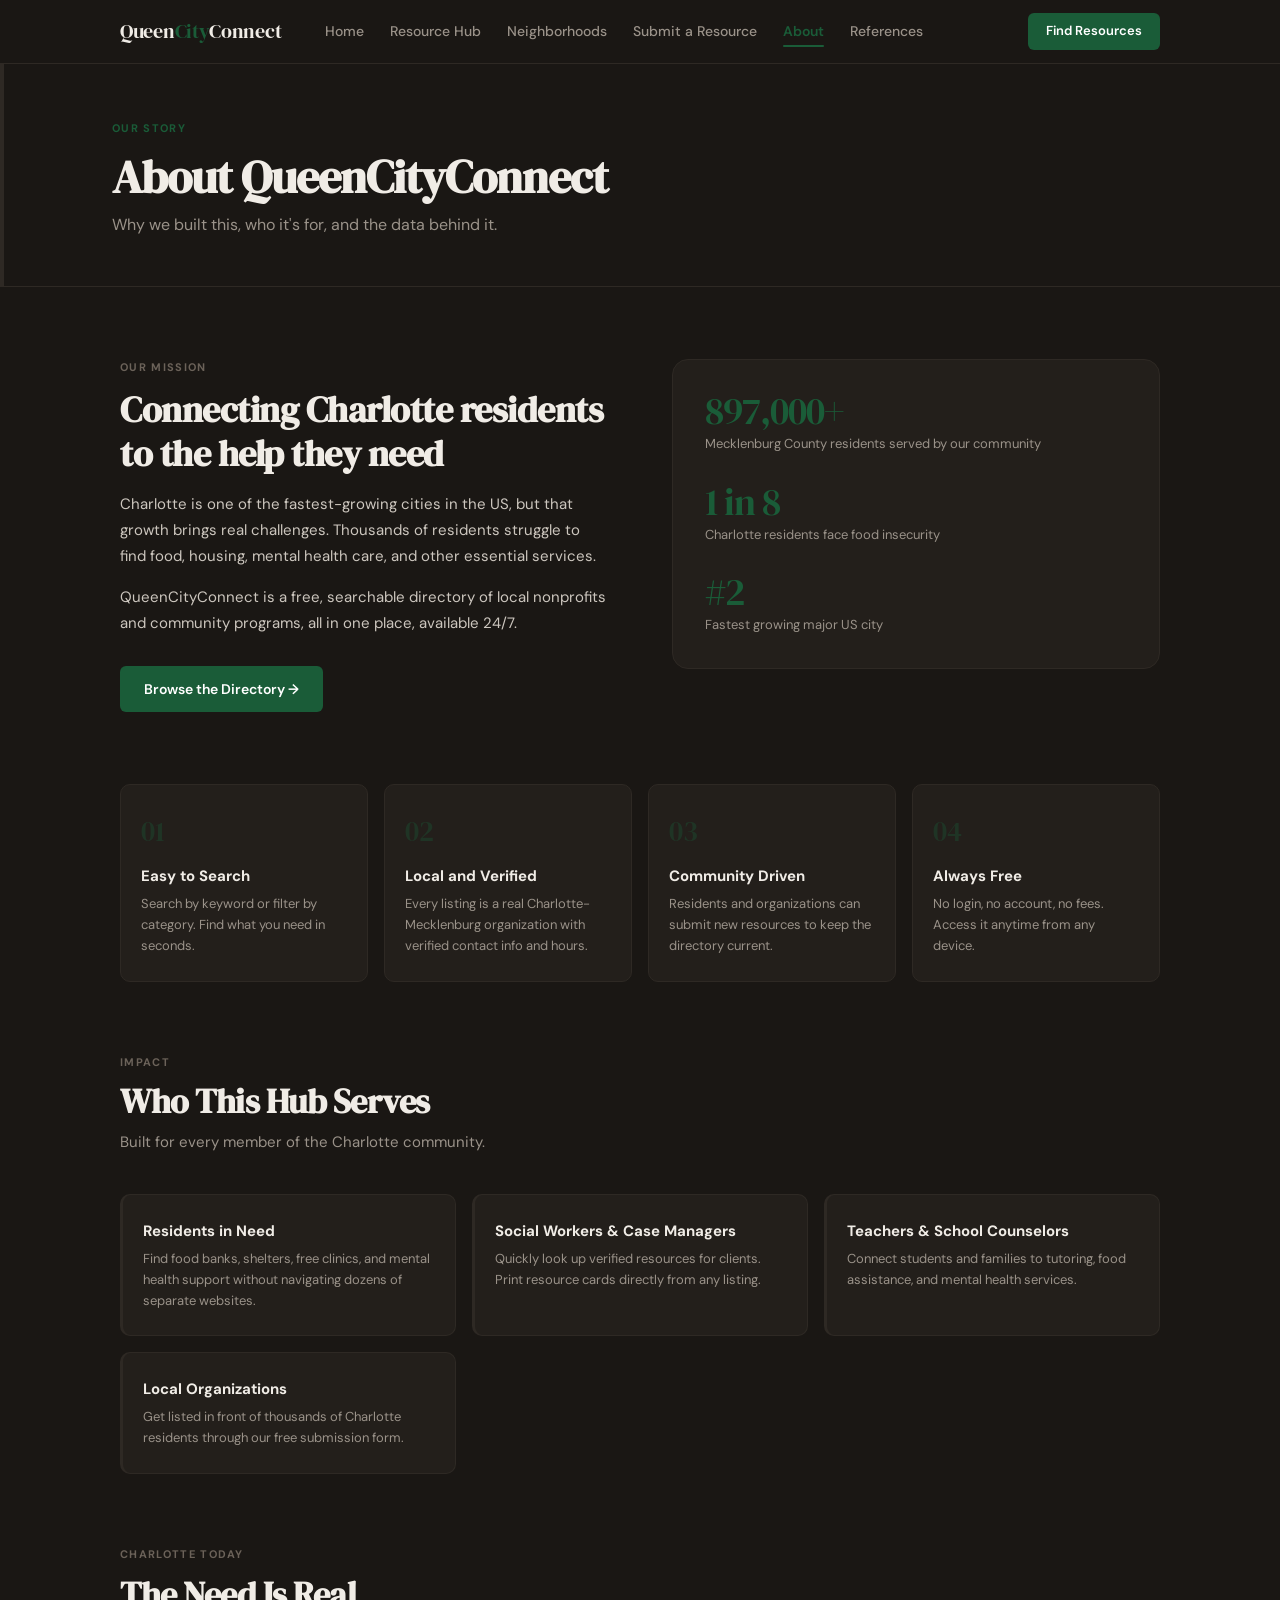
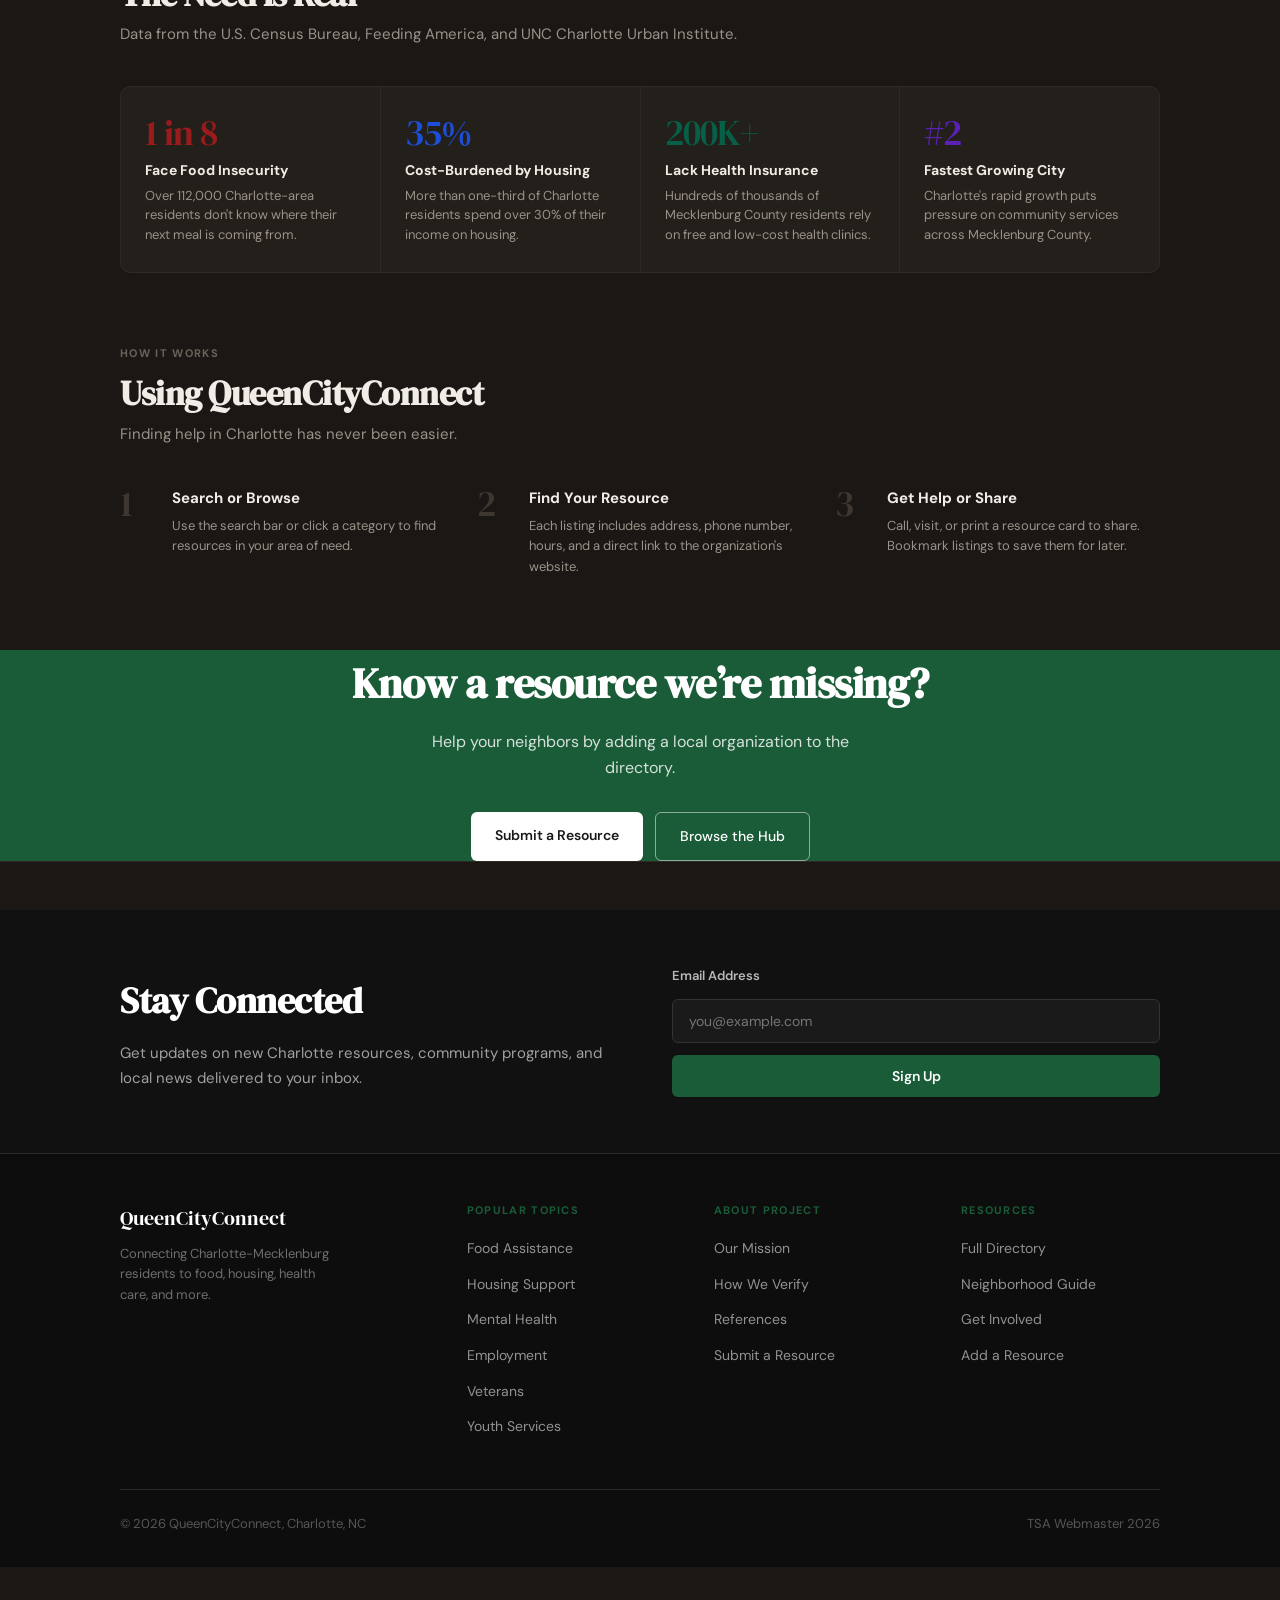
==== commit fa80ee54: "Add files via upload" ====
--- a/my-town-hub-UPDATED/about.html
+++ b/my-town-hub-UPDATED/about.html
@@ -2,6 +2,8 @@
 <html lang="en">
 <head>
   <meta charset="UTF-8"/>
+  <link rel="icon" type="image/x-icon" href="favicon.ico"/>
+  <meta name="description" content="Learn about QueenCityConnect — why we built it, who it serves, and the community data behind Charlotte's free resource directory."/>
   <meta name="viewport" content="width=device-width, initial-scale=1.0"/>
   <title>About | QueenCityConnect</title>
   <link rel="stylesheet" href="assets/css/style.css"/>
@@ -21,7 +23,6 @@
       </ul>
       <div class="nav-right">
         <a href="hub.html" class="nav-cta">Find Resources</a>
-        <button class="dark-toggle" onclick="toggleDark()" id="dark-btn" aria-label="Toggle dark or light mode">&#9728;</button>
         <button class="nav-hamburger" onclick="document.getElementById('nav-links').classList.toggle('open')" aria-label="Menu">&#9776;</button>
       </div>
     </div>
@@ -31,7 +32,7 @@
     <div class="container">
       <span class="page-header-eyebrow">Our Story</span>
       <h1>About QueenCityConnect</h1>
-      <p>Why we built this, who it's for, and the community data behind it.</p>
+      <p>Why we built this, who it's for, and the data behind it.</p>
     </div>
   </section>
 
@@ -42,9 +43,8 @@
         <div class="about-text">
           <span class="section-eyebrow">Our Mission</span>
           <h2>Connecting Charlotte residents to the help they need</h2>
-          <p>Charlotte is one of the fastest-growing cities in the United States — but rapid growth brings real challenges. Thousands of Mecklenburg County residents struggle to find food, stable housing, mental health care, and other essential services. Many don't know where to start.</p>
-          <p>QueenCityConnect was created to solve that problem. We've compiled a comprehensive, easy-to-search directory of local nonprofits, community programs, and support services — all in one place, free to use, available 24/7.</p>
-          <p>Whether you're a resident seeking help, a social worker looking for referrals, or a community member who wants to give back — this hub is for you.</p>
+          <p>Charlotte is one of the fastest-growing cities in the US, but that growth brings real challenges. Thousands of residents struggle to find food, housing, mental health care, and other essential services.</p>
+          <p>QueenCityConnect is a free, searchable directory of local nonprofits and community programs, all in one place, available 24/7.</p>
           <a href="hub.html" class="btn-primary" style="margin-top:16px;display:inline-block">Browse the Directory &rarr;</a>
         </div>
         <div class="about-stats-card">
@@ -67,22 +67,22 @@
         <div class="about-card">
           <span class="about-card-num">01</span>
           <h3>Easy to Search</h3>
-          <p>Our interactive directory lets you search by keyword or filter by category — find exactly what you need in seconds, not hours.</p>
+          <p>Search by keyword or filter by category. Find what you need in seconds.</p>
         </div>
         <div class="about-card">
           <span class="about-card-num">02</span>
           <h3>Local and Verified</h3>
-          <p>Every resource is a real Charlotte-Mecklenburg organization with verified contact info, hours, and location data.</p>
+          <p>Every listing is a real Charlotte-Mecklenburg organization with verified contact info and hours.</p>
         </div>
         <div class="about-card">
           <span class="about-card-num">03</span>
           <h3>Community Driven</h3>
-          <p>Residents and organizations can submit new resources directly to help keep the directory growing and current.</p>
+          <p>Residents and organizations can submit new resources to keep the directory current.</p>
         </div>
         <div class="about-card">
           <span class="about-card-num">04</span>
           <h3>Always Free</h3>
-          <p>QueenCityConnect is completely free — no login, no account, no fees. Access it anytime from any device.</p>
+          <p>No login, no account, no fees. Access it anytime from any device.</p>
         </div>
       </div>
 
@@ -90,24 +90,24 @@
         <div class="section-header">
           <span class="section-eyebrow">Impact</span>
           <h2 class="section-title">Who This Hub Serves</h2>
-          <p class="section-sub">QueenCityConnect is built for every member of the Charlotte community.</p>
+          <p class="section-sub">Built for every member of the Charlotte community.</p>
         </div>
         <div class="about-who-grid">
           <div class="about-who-card">
             <h3>Residents in Need</h3>
-            <p>Find food banks, shelters, free clinics, mental health support, and more — without navigating dozens of separate websites. We put it all in one place.</p>
+            <p>Find food banks, shelters, free clinics, and mental health support without navigating dozens of separate websites.</p>
           </div>
           <div class="about-who-card">
             <h3>Social Workers &amp; Case Managers</h3>
-            <p>Quickly look up and share verified resources with clients. Our print feature makes it easy to hand a resource card directly to someone who needs it.</p>
+            <p>Quickly look up verified resources for clients. Print resource cards directly from any listing.</p>
           </div>
           <div class="about-who-card">
             <h3>Teachers &amp; School Counselors</h3>
-            <p>Connect students and families to community support services — from tutoring programs to emergency food assistance and mental health counseling.</p>
+            <p>Connect students and families to tutoring, food assistance, and mental health services.</p>
           </div>
           <div class="about-who-card">
             <h3>Local Organizations</h3>
-            <p>Get listed in front of thousands of Charlotte residents by submitting your organization through our easy, free submission form.</p>
+            <p>Get listed in front of thousands of Charlotte residents through our free submission form.</p>
           </div>
         </div>
       </div>
@@ -137,7 +137,7 @@
           <div class="numbers-card">
             <span class="numbers-big" style="color:#5b21b6">#2</span>
             <strong>Fastest Growing City</strong>
-            <p>Charlotte's rapid growth puts pressure on community services that struggle to keep up with demand.</p>
+            <p>Charlotte's rapid growth puts pressure on community services across Mecklenburg County.</p>
           </div>
         </div>
       </div>
@@ -152,21 +152,21 @@
           <div class="how-step-num">1</div>
           <div class="how-step-text">
             <h3>Search or Browse</h3>
-            <p>Use the search bar to find a specific organization, or click a category to browse all resources in that area of need.</p>
+            <p>Use the search bar or click a category to find resources in your area of need.</p>
           </div>
         </div>
         <div class="how-step">
           <div class="how-step-num">2</div>
           <div class="how-step-text">
             <h3>Find Your Resource</h3>
-            <p>Each listing includes the organization's address, phone number, hours of operation, and a direct link to their website.</p>
+            <p>Each listing includes address, phone number, hours, and a direct link to the organization's website.</p>
           </div>
         </div>
         <div class="how-step">
           <div class="how-step-num">3</div>
           <div class="how-step-text">
             <h3>Get Help or Share</h3>
-            <p>Call, visit, or print a resource card to share with someone who needs it. Bookmark resources to save them for later.</p>
+            <p>Call, visit, or print a resource card to share. Bookmark listings to save them for later.</p>
           </div>
         </div>
       </div>
@@ -186,45 +186,62 @@
   </section>
 
   <footer class="footer">
-    <div class="container">
-      <div class="footer-inner">
-        <div>
-          <div class="footer-brand-name">QueenCityConnect</div>
-          <p class="footer-brand-tagline">Connecting Charlotte-Mecklenburg residents to food, housing, health care, and more.</p>
-        </div>
-        <div class="footer-col">
-          <h4>Directory</h4>
-          <ul>
-            <li><a href="hub.html">All Resources</a></li>
-            <li><a href="hub.html?category=Food">Food</a></li>
-            <li><a href="hub.html?category=Housing">Housing</a></li>
-            <li><a href="hub.html?category=Health">Health</a></li>
-            <li><a href="hub.html?category=Mental%20Health">Mental Health</a></li>
-          </ul>
-        </div>
-        <div class="footer-col">
-          <h4>More</h4>
-          <ul>
-            <li><a href="hub.html?category=Legal%20Aid">Legal Aid</a></li>
-            <li><a href="hub.html?category=Veterans">Veterans</a></li>
-            <li><a href="hub.html?category=Youth">Youth</a></li>
-            <li><a href="hub.html?category=Education">Education</a></li>
-            <li><a href="hub.html?category=Employment">Employment</a></li>
-          </ul>
-        </div>
-        <div class="footer-col">
-          <h4>Project</h4>
-          <ul>
-            <li><a href="neighborhood.html">Neighborhood Guide</a></li>
-            <li><a href="about.html">About</a></li>
-            <li><a href="submit.html">Submit a Resource</a></li>
-            <li><a href="references.html">References</a></li>
-          </ul>
-        </div>
-      </div>
-      <div class="footer-bottom">
-        <span>&copy; 2026 QueenCityConnect Charlotte, NC</span>
-        <span>TSA Webmaster 2026</span>
+    <div class="footer-newsletter">
+      <div class="container">
+        <div class="footer-newsletter-inner">
+          <div class="footer-newsletter-text">
+            <h2>Stay Connected</h2>
+            <p>Get updates on new Charlotte resources, community programs, and local news delivered to your inbox.</p>
+          </div>
+          <div class="footer-newsletter-form">
+            <label>Email Address</label>
+            <input type="email" placeholder="you@example.com"/>
+            <button class="btn-primary" onclick="alert('Thank you for signing up!')">Sign Up</button>
+          </div>
+        </div>
+      </div>
+    </div>
+    <div class="footer-main">
+      <div class="container">
+        <div class="footer-inner">
+          <div class="footer-brand">
+            <div class="footer-brand-name">QueenCityConnect</div>
+            <p class="footer-brand-tagline">Connecting Charlotte-Mecklenburg residents to food, housing, health care, and more.</p>
+          </div>
+          <div class="footer-col">
+            <h4>Popular Topics</h4>
+            <ul>
+              <li><a href="hub.html?category=Food">Food Assistance</a></li>
+              <li><a href="hub.html?category=Housing">Housing Support</a></li>
+              <li><a href="hub.html?category=Mental%20Health">Mental Health</a></li>
+              <li><a href="hub.html?category=Employment">Employment</a></li>
+              <li><a href="hub.html?category=Veterans">Veterans</a></li>
+              <li><a href="hub.html?category=Youth">Youth Services</a></li>
+            </ul>
+          </div>
+          <div class="footer-col">
+            <h4>About Project</h4>
+            <ul>
+              <li><a href="about.html">Our Mission</a></li>
+              <li><a href="about.html">How We Verify</a></li>
+              <li><a href="references.html">References</a></li>
+              <li><a href="submit.html">Submit a Resource</a></li>
+            </ul>
+          </div>
+          <div class="footer-col">
+            <h4>Resources</h4>
+            <ul>
+              <li><a href="hub.html">Full Directory</a></li>
+              <li><a href="neighborhood.html">Neighborhood Guide</a></li>
+              <li><a href="hub.html?category=General%20Support">Get Involved</a></li>
+              <li><a href="submit.html">Add a Resource</a></li>
+            </ul>
+          </div>
+        </div>
+        <div class="footer-bottom">
+          <span>&copy; 2026 QueenCityConnect, Charlotte, NC</span>
+          <span>TSA Webmaster 2026</span>
+        </div>
       </div>
     </div>
   </footer>
--- a/my-town-hub-UPDATED/assets/css/style.css
+++ b/my-town-hub-UPDATED/assets/css/style.css
@@ -1,1763 +1,1917 @@
-/* ═══════════════════════════════════════════
-   QUEENCITYCONNECT — REDESIGNED STYLESHEET
-   Clean, editorial, human. No AI aesthetics.
-═══════════════════════════════════════════ */
-
-@import url('https://fonts.googleapis.com/css2?family=DM+Serif+Display:ital@0;1&family=DM+Sans:wght@400;500;600&display=swap');
-
-/* ─── RESET ─── */
-*, *::before, *::after { margin: 0; padding: 0; box-sizing: border-box; }
-img { display: block; max-width: 100%; }
-a { text-decoration: none; color: inherit; }
-button { font-family: inherit; cursor: pointer; }
-
-a:focus-visible,
-button:focus-visible,
-input:focus-visible,
-select:focus-visible,
-textarea:focus-visible {
-  outline: 2px solid #93c5fd;
-  outline-offset: 2px;
-}
-
-/* ─── TOKENS ─── */
-:root {
-  --ink:        #1a1a1a;
-  --ink-2:      #3d3d3d;
-  --ink-3:      #6b6b6b;
-  --ink-4:      #9a9a9a;
-  --paper:      #faf9f7;
-  --white:      #ffffff;
-  --rule:       #e8e4df;
-  --rule-dark:  #d4cfc9;
-  --accent:     #1a5c38;
-  --accent-bg:  #edf5f0;
-  --accent-mid: #2d7a4f;
-  --warn:       #b84c00;
-  --warn-bg:    #fff4ed;
-
-  --font-serif: 'DM Serif Display', Georgia, serif;
-  --font-sans:  'DM Sans', system-ui, -apple-system, sans-serif;
-
-  --radius-sm: 6px;
-  --radius:    10px;
-  --radius-lg: 16px;
-
-  --shadow-sm: 0 1px 4px rgba(0,0,0,0.07);
-  --shadow:    0 2px 12px rgba(0,0,0,0.08);
-  --shadow-lg: 0 8px 32px rgba(0,0,0,0.1);
-
-  --max:    1120px;
-  --gutter: 40px;
-}
-
-/* ─── BASE ─── */
-html { scroll-behavior: smooth; }
-body {
-  font-family: var(--font-sans);
-  background: var(--paper);
-  color: var(--ink);
-  line-height: 1.6;
-  font-size: 16px;
-  -webkit-font-smoothing: antialiased;
-}
-.container { max-width: var(--max); margin: 0 auto; padding: 0 var(--gutter); }
-
-/* ─── CRISIS BAR ─── */
-.crisis-bar {
-  background: var(--accent);
-  color: white;
-  font-size: 13px;
-  font-weight: 500;
-  padding: 9px 0;
-  position: relative;
-  z-index: 50;
-}
-.crisis-bar-inner {
-  max-width: var(--max);
-  margin: 0 auto;
-  padding: 0 var(--gutter);
-  display: flex;
-  align-items: center;
-  justify-content: center;
-  gap: 12px;
-  flex-wrap: wrap;
-  text-align: center;
-}
-.crisis-bar strong { font-weight: 700; white-space: nowrap; }
-.crisis-bar-links { display: flex; gap: 20px; flex-wrap: wrap; justify-content: center; flex: 0 0 auto; }
-.crisis-bar a {
-  color: white; opacity: 0.9;
-  border-bottom: 1px solid rgba(255,255,255,0.4);
-  font-size: 13px;
-  transition: opacity 0.15s;
-}
-.crisis-bar a:hover { opacity: 1; }
-.crisis-close {
-  background: none; border: none; color: white;
-  font-size: 18px; line-height: 1; opacity: 0.7;
-  padding: 0; margin-left: auto; cursor: pointer;
-  transition: opacity 0.15s;
-}
-.crisis-close:hover { opacity: 1; }
-
-/* ─── NAVBAR ─── */
-.navbar {
-  background: var(--white);
-  border-bottom: 1px solid var(--rule);
-  position: sticky;
-  top: 0;
-  z-index: 100;
-  height: 64px;
-  display: flex;
-  align-items: center;
-}
-.nav-inner {
-  max-width: var(--max);
-  margin: 0 auto;
-  padding: 0 var(--gutter);
-  display: flex;
-  align-items: center;
-  width: 100%;
-  gap: 32px;
-}
-.nav-logo {
-  font-family: var(--font-serif);
-  font-size: 20px;
-  color: var(--ink);
-  letter-spacing: -0.3px;
-  white-space: nowrap;
-  flex-shrink: 0;
-}
-.nav-logo span { color: var(--accent); }
-.nav-links {
-  list-style: none;
-  display: flex;
-  gap: 2px;
-}
-.nav-links a {
-  font-size: 14px;
-  font-weight: 500;
-  color: var(--ink-3);
-  padding: 6px 12px;
-  border-radius: var(--radius-sm);
-  transition: color 0.15s, background 0.15s;
-  display: block;
-}
-.nav-links a:hover { color: var(--ink); background: var(--paper); }
-.nav-links a.nav-active { color: var(--accent); font-weight: 600; }
-.nav-right { margin-left: auto; display: flex; align-items: center; gap: 12px; }
-.nav-cta {
-  background: var(--accent);
-  color: white;
-  font-size: 13px;
-  font-weight: 600;
-  padding: 8px 18px;
-  border-radius: var(--radius-sm);
-  transition: background 0.15s;
-  white-space: nowrap;
-}
-.nav-cta:hover { background: var(--accent-mid); color: white; }
-.dark-toggle {
-  background: none;
-  border: 1px solid var(--rule-dark);
-  border-radius: var(--radius-sm);
-  width: 36px; height: 36px;
-  font-size: 15px;
-  color: var(--ink-3);
-  display: flex; align-items: center; justify-content: center;
-  transition: all 0.15s;
-  font-family: 'Segoe UI Symbol', 'Apple Color Emoji', serif;
-}
-.dark-toggle:hover { border-color: var(--ink-3); }
-.nav-hamburger {
-  display: none;
-  background: none;
-  border: 1px solid var(--rule-dark);
-  border-radius: var(--radius-sm);
-  width: 36px; height: 36px;
-  font-size: 16px;
-  color: var(--ink-3);
-  align-items: center; justify-content: center;
-  cursor: pointer;
-  font-family: 'Segoe UI Symbol', 'Apple Color Emoji', serif;
-}
-
-/* ─── HERO ─── */
-.hero {
-  border-bottom: 1px solid var(--rule);
-  padding: 80px 0 72px;
-  background: var(--white);
-}
-.hero-inner {
-  max-width: var(--max);
-  margin: 0 auto;
-  padding: 0 var(--gutter);
-  display: grid;
-  grid-template-columns: 1fr 1fr;
-  gap: 64px;
-  align-items: center;
-}
-.hero-eyebrow {
-  font-size: 12px;
-  font-weight: 600;
-  text-transform: uppercase;
-  letter-spacing: 0.12em;
-  color: var(--accent);
-  margin-bottom: 20px;
-}
-.hero h1 {
-  font-family: var(--font-serif);
-  font-size: 54px;
-  line-height: 1.1;
-  letter-spacing: -1px;
-  color: var(--ink);
-  margin-bottom: 20px;
-}
-.hero h1 em { font-style: italic; color: var(--accent); }
-.hero-lead {
-  font-size: 17px;
-  color: var(--ink-2);
-  line-height: 1.7;
-  max-width: 440px;
-  margin-bottom: 32px;
-}
-.hero-actions { display: flex; gap: 12px; flex-wrap: wrap; align-items: center; }
-.hero-photo {
-  position: relative;
-  border-radius: var(--radius-lg);
-  overflow: hidden;
-  aspect-ratio: 4/3;
-  background: var(--rule);
-}
-.hero-photo img { width: 100%; height: 100%; object-fit: cover; }
-.hero-photo-caption {
-  position: absolute;
-  bottom: 0; left: 0; right: 0;
-  padding: 20px 24px;
-  background: linear-gradient(to top, rgba(0,0,0,0.55), transparent);
-  color: white;
-  font-size: 13px;
-  font-weight: 500;
-}
-
-/* ─── BUTTONS ─── */
-.btn-primary {
-  background: var(--accent);
-  color: white;
-  font-size: 14px;
-  font-weight: 600;
-  padding: 12px 24px;
-  border-radius: var(--radius-sm);
-  transition: background 0.15s;
-  display: inline-block;
-  border: none;
-}
-.btn-primary:hover { background: var(--accent-mid); color: white; }
-.btn-ghost {
-  background: transparent;
-  color: var(--ink-2);
-  font-size: 14px;
-  font-weight: 500;
-  padding: 12px 20px;
-  border-radius: var(--radius-sm);
-  border: 1.5px solid var(--rule-dark);
-  transition: all 0.15s;
-  display: inline-block;
-}
-.btn-ghost:hover { border-color: var(--ink-3); color: var(--ink); }
-.btn-secondary {
-  background: var(--accent);
-  color: white;
-  font-size: 13px;
-  font-weight: 600;
-  padding: 8px 16px;
-  border-radius: var(--radius-sm);
-  transition: background 0.15s;
-  display: inline-block;
-  border: none;
-}
-.btn-secondary:hover { background: var(--accent-mid); color: white; }
-.btn-white {
-  background: white; color: var(--ink);
-  font-size: 14px; font-weight: 600;
-  padding: 12px 24px; border-radius: var(--radius-sm);
-  transition: opacity 0.15s; display: inline-block; border: none;
-}
-.btn-white:hover { opacity: 0.88; color: var(--ink); }
-.btn-outline-white {
-  background: transparent; color: white;
-  font-size: 14px; font-weight: 500;
-  padding: 12px 24px; border-radius: var(--radius-sm);
-  border: 1.5px solid rgba(255,255,255,0.35);
-  transition: border-color 0.15s; display: inline-block;
-}
-.btn-outline-white:hover { border-color: rgba(255,255,255,0.7); color: white; }
-
-/* ─── NEED HELP FAST ─── */
-.need-help {
-  padding: 56px 0;
-  background: var(--paper);
-  border-bottom: 1px solid var(--rule);
-}
-.need-help-eyebrow {
-  font-size: 11px; font-weight: 700;
-  text-transform: uppercase; letter-spacing: 0.12em;
-  color: var(--ink-4); margin-bottom: 20px;
-}
-.need-help-grid {
-  display: grid;
-  grid-template-columns: repeat(4, 1fr);
-  gap: 12px;
-}
-.need-help-card {
-  background: var(--white);
-  border: 1.5px solid var(--rule);
-  border-radius: var(--radius);
-  padding: 20px 18px;
-  cursor: pointer;
-  transition: all 0.2s;
-  text-align: left;
-  display: block;
-}
-.need-help-card:hover { border-color: var(--accent); box-shadow: var(--shadow); }
-.nhc-dot {
-  width: 8px; height: 8px;
-  border-radius: 50%;
-  margin-bottom: 12px;
-  display: block;
-}
-.need-help-card h3 {
-  font-size: 14px; font-weight: 600;
-  color: var(--ink); margin-bottom: 4px;
-}
-.need-help-card p { font-size: 12px; color: var(--ink-4); line-height: 1.4; }
-
-.how-it-works {
-  padding: 72px 0;
-  background: var(--white);
-  border-bottom: 1px solid var(--rule);
-}
-.verification-section {
-  padding: 72px 0;
-  background: var(--paper);
-  border-bottom: 1px solid var(--rule);
-}
-.verification-grid {
-  display: grid;
-  grid-template-columns: repeat(3, 1fr);
-  gap: 16px;
-}
-.verification-item {
-  background: var(--white);
-  border: 1.5px solid var(--rule);
-  border-radius: var(--radius);
-  padding: 22px 20px;
-}
-.verification-item h3 {
-  font-size: 16px;
-  font-weight: 700;
-  color: var(--ink);
-  margin-bottom: 6px;
-}
-.verification-item p {
-  font-size: 14px;
-  color: var(--ink-3);
-  line-height: 1.6;
-}
-
-/* ─── SECTION TYPOGRAPHY ─── */
-.section-eyebrow {
-  font-size: 11px; font-weight: 700;
-  text-transform: uppercase; letter-spacing: 0.12em;
-  color: var(--ink-4); margin-bottom: 10px; display: block;
-}
-.section-title {
-  font-family: var(--font-serif);
-  font-size: 34px; letter-spacing: -0.5px;
-  color: var(--ink); line-height: 1.2; margin-bottom: 8px;
-}
-.section-sub { font-size: 15px; color: var(--ink-3); line-height: 1.6; }
-.section-header { margin-bottom: 40px; }
-.section-header-row {
-  display: flex; justify-content: space-between;
-  align-items: flex-end; margin-bottom: 40px; gap: 24px;
-}
-.section-header-row a {
-  font-size: 13px; font-weight: 600; color: var(--accent);
-  white-space: nowrap; padding-bottom: 1px;
-  border-bottom: 1px solid var(--accent); transition: opacity 0.15s;
-}
-.section-header-row a:hover { opacity: 0.7; }
-
-/* ─── SPOTLIGHT ─── */
-.spotlight {
-  padding: 72px 0;
-  background: var(--white);
-  border-bottom: 1px solid var(--rule);
-}
-.spotlight-grid {
-  display: grid;
-  grid-template-columns: repeat(3, 1fr);
-  gap: 1px;
-  background: var(--rule);
-  border: 1px solid var(--rule);
-  border-radius: var(--radius);
-  overflow: hidden;
-}
-.spotlight-card {
-  background: var(--white);
-  padding: 32px 28px;
-  display: flex;
-  flex-direction: column;
-  transition: background 0.2s;
-}
-.spotlight-card:hover { background: var(--paper); }
-.spotlight-card-cat {
-  font-size: 11px; font-weight: 700;
-  text-transform: uppercase; letter-spacing: 0.1em;
-  color: var(--accent); margin-bottom: 12px;
-}
-.spotlight-card h3 {
-  font-family: var(--font-serif);
-  font-size: 21px; line-height: 1.25;
-  color: var(--ink); margin-bottom: 10px;
-}
-.spotlight-card p {
-  font-size: 14px; color: var(--ink-3);
-  line-height: 1.65; flex: 1; margin-bottom: 20px;
-}
-.spotlight-card-meta {
-  display: flex; flex-direction: column; gap: 5px;
-  font-size: 13px; color: var(--ink-3);
-  padding-top: 16px; border-top: 1px solid var(--rule);
-  margin-bottom: 16px;
-}
-.spotlight-card-link {
-  font-size: 13px; font-weight: 600; color: var(--accent);
-  display: inline-flex; align-items: center; gap: 4px;
-  transition: gap 0.15s;
-}
-.spotlight-card-link:hover { gap: 8px; }
-
-/* ─── CATEGORIES ─── */
-.categories {
-  padding: 72px 0;
-  background: var(--paper);
-  border-bottom: 1px solid var(--rule);
-}
-.cat-grid {
-  display: grid;
-  grid-template-columns: repeat(4, 1fr);
-  gap: 1px;
-  background: var(--rule);
-  border: 1px solid var(--rule);
-  border-radius: var(--radius);
-  overflow: hidden;
-}
-.cat-card {
-  background: var(--white);
-  padding: 28px 24px;
-  display: flex; flex-direction: column; gap: 6px;
-  transition: background 0.2s;
-}
-.cat-card:hover { background: var(--accent-bg); }
-.cat-card-name {
-  font-size: 15px; font-weight: 600; color: var(--ink);
-  transition: color 0.2s;
-}
-.cat-card:hover .cat-card-name { color: var(--accent); }
-.cat-card-desc { font-size: 13px; color: var(--ink-4); line-height: 1.45; }
-.cat-card-count { font-size: 12px; color: var(--ink-4); margin-top: 4px; }
-
-/* ─── UPDATES / NEWS ─── */
-.updates {
-  padding: 72px 0;
-  background: var(--white);
-  border-bottom: 1px solid var(--rule);
-}
-.updates-grid {
-  display: grid;
-  grid-template-columns: 1.5fr 1fr;
-  gap: 56px;
-  align-items: start;
-}
-.update-main { border-top: 2px solid var(--ink); padding-top: 24px; }
-.update-main-tag {
-  font-size: 11px; font-weight: 700;
-  text-transform: uppercase; letter-spacing: 0.1em;
-  color: var(--accent); margin-bottom: 12px;
-}
-.update-main h3 {
-  font-family: var(--font-serif);
-  font-size: 26px; line-height: 1.25;
-  color: var(--ink); margin-bottom: 12px;
-}
-.update-main p {
-  font-size: 15px; color: var(--ink-2);
-  line-height: 1.7; margin-bottom: 12px;
-}
-.update-main-meta { font-size: 12px; color: var(--ink-4); margin-bottom: 16px; }
-.update-link {
-  font-size: 13px; font-weight: 600; color: var(--accent);
-  border-bottom: 1px solid var(--accent);
-  padding-bottom: 1px; transition: opacity 0.15s;
-}
-.update-link:hover { opacity: 0.7; }
-.update-list { display: flex; flex-direction: column; }
-.update-item { padding: 18px 0; border-top: 1px solid var(--rule); }
-.update-item:last-child { border-bottom: 1px solid var(--rule); }
-.update-item-tag {
-  font-size: 11px; font-weight: 700;
-  text-transform: uppercase; letter-spacing: 0.1em;
-  color: var(--ink-4); margin-bottom: 6px;
-}
-.update-item h4 {
-  font-size: 14px; font-weight: 600; color: var(--ink);
-  line-height: 1.4; margin-bottom: 4px;
-}
-.update-item-meta { font-size: 12px; color: var(--ink-4); }
-
-/* ─── STATS STRIP ─── */
-.stats-strip {
-  padding: 56px 0;
-  background: var(--accent);
-}
-.stats-grid {
-  display: grid;
-  grid-template-columns: repeat(4, 1fr);
-}
-.stat-item {
-  padding: 0 32px;
-  border-right: 1px solid rgba(255,255,255,0.2);
-}
-.stat-item:first-child { padding-left: 0; }
-.stat-item:last-child { border-right: none; }
-.stat-num {
-  font-family: var(--font-serif);
-  font-size: 42px; color: white;
-  line-height: 1; margin-bottom: 6px; letter-spacing: -1px;
-}
-.stat-label {
-  font-size: 13px; color: rgba(255,255,255,0.75);
-  line-height: 1.4; max-width: 140px;
-}
-
-/* ─── MAP SECTION ─── */
-.map-section {
-  padding: 72px 0;
-  background: var(--paper);
-  border-bottom: 1px solid var(--rule);
-}
-.map-layout {
-  display: grid;
-  grid-template-columns: 1fr 200px;
-  gap: 32px;
-  align-items: start;
-}
-#home-map {
-  height: 440px; width: 100%;
-  border-radius: var(--radius);
-  border: 1px solid var(--rule);
-}
-.map-legend {
-  background: var(--white);
-  border: 1px solid var(--rule);
-  border-radius: var(--radius);
-  padding: 20px;
-}
-.map-legend h3 {
-  font-size: 12px; font-weight: 700;
-  text-transform: uppercase; letter-spacing: 0.1em;
-  color: var(--ink-4); margin-bottom: 14px;
-}
-.legend-item {
-  display: flex; align-items: center; gap: 8px;
-  font-size: 13px; color: var(--ink-2); margin-bottom: 8px;
-}
-.legend-dot { width: 8px; height: 8px; border-radius: 50%; flex-shrink: 0; }
-
-/* ─── CTA BAND ─── */
-body.dark .cta-band {
-  background: #1a5c38;
-}
-body.dark .cta-band h2 { color: white; }
-body.dark .cta-band p { color: rgba(255,255,255,0.8); }
-body.dark .btn-white { background: white; color: #1a1a1a; }
-body.dark .btn-outline-white { color: white; border-color: rgba(255,255,255,0.5); }
-.cta-band h2 {
-  font-family: var(--font-serif);
-  font-size: 42px; color: white;
-  letter-spacing: -0.5px; margin-bottom: 12px;
-}
-.cta-band .container {
-  text-align: center;
-}
-.cta-band p {
-  font-size: 16px; color: rgba(255,255,255,0.65);
-  margin-bottom: 32px; max-width: 440px;
-  margin-left: auto; margin-right: auto;
-}
-.cta-band-actions {
-  display: flex; gap: 12px;
-  justify-content: center; flex-wrap: wrap;
-}
-
-/* ─── FOOTER ─── */
-.footer {
-  background: var(--white);
-  border-top: 1px solid var(--rule);
-  padding: 48px 0 40px;
-}
-.footer-inner {
-  display: grid;
-  grid-template-columns: 1.5fr 1fr 1fr 1fr;
-  gap: 48px;
-}
-.footer-brand-name {
-  font-family: var(--font-serif);
-  font-size: 18px; color: var(--ink); margin-bottom: 8px;
-}
-.footer-brand-tagline {
-  font-size: 13px; color: var(--ink-4);
-  line-height: 1.5; max-width: 220px;
-}
-.footer-col h4 {
-  font-size: 12px; font-weight: 700;
-  text-transform: uppercase; letter-spacing: 0.1em;
-  color: var(--ink-4); margin-bottom: 14px;
-}
-.footer-col ul { list-style: none; }
-.footer-col ul li { margin-bottom: 10px; }
-.footer-col ul a { font-size: 14px; color: var(--ink-2); transition: color 0.15s; }
-.footer-col ul a:hover { color: var(--ink); }
-.footer-bottom {
-  margin-top: 40px; padding-top: 20px;
-  border-top: 1px solid var(--rule);
-  display: flex; justify-content: space-between;
-  align-items: center; font-size: 13px; color: var(--ink-4);
-}
-
-/* ─── PAGE HEADERS ─── */
-.page-header {
-  padding: 56px 0 48px;
-  border-bottom: 1px solid var(--rule);
-  background: var(--white);
-}
-.page-header h1 {
-  font-family: var(--font-serif);
-  font-size: 46px; letter-spacing: -1px;
-  color: var(--ink); margin-bottom: 10px; line-height: 1.1;
-}
-.page-header p { font-size: 16px; color: var(--ink-3); max-width: 520px; }
-.page-header-eyebrow {
-  font-size: 11px; font-weight: 700;
-  text-transform: uppercase; letter-spacing: 0.12em;
-  color: var(--accent); margin-bottom: 14px; display: block;
-}
-.hub-header    { border-left: 4px solid #4f46e5; padding-left: calc(var(--gutter) + 20px); }
-.submit-header { border-left: 4px solid var(--accent); padding-left: calc(var(--gutter) + 20px); }
-.about-header  { border-left: 4px solid var(--warn); padding-left: calc(var(--gutter) + 20px); }
-.refs-header   { border-left: 4px solid var(--ink-3); padding-left: calc(var(--gutter) + 20px); }
-
-/* ─── HUB PAGE ─── */
-.hub-controls {
-  background: var(--white);
-  border-bottom: 1px solid var(--rule);
-  padding: 20px 0;
-  position: sticky;
-  top: 64px;
-  z-index: 90;
-}
-.search-bar {
-  display: flex; align-items: center; gap: 10px;
-  background: var(--paper);
-  border: 1.5px solid var(--rule-dark);
-  border-radius: var(--radius-sm);
-  padding: 0 14px; margin-bottom: 14px;
-  transition: border-color 0.2s;
-}
-.search-bar:focus-within { border-color: var(--accent); background: var(--white); }
-.search-bar input {
-  flex: 1; border: none; background: transparent;
-  padding: 11px 0; font-size: 14px; color: var(--ink);
-  outline: none; font-family: inherit;
-}
-.search-bar input::placeholder { color: var(--ink-4); }
-.search-icon { color: var(--ink-4); font-size: 14px; }
-.filter-bar { display: flex; flex-wrap: wrap; gap: 6px; margin-bottom: 14px; }
-.filter-btn {
-  background: var(--paper);
-  border: 1.5px solid var(--rule-dark);
-  border-radius: 99px;
-  padding: 5px 14px; font-size: 13px;
-  font-weight: 500; color: var(--ink-2);
-  cursor: pointer; transition: all 0.15s; font-family: inherit;
-}
-.filter-btn:hover { border-color: var(--accent); color: var(--accent); background: var(--accent-bg); }
-.filter-btn.active { background: var(--accent); border-color: var(--accent); color: white; font-weight: 600; }
-.hub-toolbar { display: flex; justify-content: space-between; align-items: center; }
-.results-count { font-size: 13px; color: var(--ink-4); }
-.view-toggle { display: flex; gap: 4px; }
-.view-btn {
-  background: var(--paper); border: 1.5px solid var(--rule-dark);
-  border-radius: var(--radius-sm); padding: 6px 14px;
-  font-size: 13px; font-weight: 500; color: var(--ink-2);
-  cursor: pointer; font-family: inherit; transition: all 0.15s;
-}
-.view-btn.active { background: var(--ink); border-color: var(--ink); color: white; }
-.hub-grid-section { padding: 40px 0 80px; }
-.resource-grid {
-  display: grid;
-  grid-template-columns: repeat(auto-fill, minmax(340px, 1fr));
-  gap: 16px;
-}
-.resource-card {
-  background: var(--white);
-  border: 1.5px solid var(--rule);
-  border-radius: var(--radius);
-  padding: 24px; display: flex; flex-direction: column;
-  transition: all 0.2s;
-}
-.resource-card:hover { border-color: var(--rule-dark); box-shadow: var(--shadow); transform: translateY(-2px); }
-.card-top { display: flex; align-items: center; gap: 8px; margin-bottom: 10px; }
-.card-category {
-  display: inline-block; font-size: 11px; font-weight: 700;
-  padding: 3px 10px; border-radius: 99px;
-  text-transform: uppercase; letter-spacing: 0.06em;
-}
-.card-category.Food             { background: #fef3c7; color: #92400e; }
-.card-category.Housing          { background: #d1fae5; color: #065f46; }
-.card-category.Health           { background: #fee2e2; color: #991b1b; }
-.card-category.Education        { background: #ede9fe; color: #5b21b6; }
-.card-category.Mental-Health    { background: #e0f2fe; color: #075985; }
-.card-category.Youth            { background: #fce7f3; color: #9d174d; }
-.card-category.Safety           { background: #fef9c3; color: #854d0e; }
-.card-category.Financial-Aid    { background: #dcfce7; color: #166534; }
-.card-category.Legal-Aid        { background: #f3e8ff; color: #6b21a8; }
-.card-category.General-Support  { background: #f1f5f9; color: #334155; }
-.card-category.Veterans         { background: #fef2f2; color: #7f1d1d; }
-.card-category.Employment       { background: #f0fdf4; color: #14532d; }
-.badge-24 {
-  font-size: 11px; font-weight: 700;
-  background: #dcfce7; color: #166534;
-  padding: 3px 8px; border-radius: 99px;
-}
-.bookmark-btn {
-  background: none; border: none; cursor: pointer;
-  font-size: 15px; margin-left: auto; opacity: 0.3;
-  transition: opacity 0.15s;
-  font-family: 'Segoe UI Symbol', 'Apple Color Emoji', serif;
-}
-.bookmark-btn:hover, .bookmark-btn.bookmarked { opacity: 1; }
-.resource-card h3 {
-  font-size: 17px; font-weight: 600; color: var(--ink);
-  margin-bottom: 6px; line-height: 1.3;
-}
-.resource-card > p {
-  font-size: 14px; color: var(--ink-3); line-height: 1.6;
-  flex: 1; margin-bottom: 16px;
-}
-.card-details {
-  display: flex; flex-direction: column; gap: 5px;
-  font-size: 13px; color: var(--ink-2);
-  padding: 12px; background: var(--paper);
-  border-radius: var(--radius-sm); margin-bottom: 14px;
-}
-.detail-row { display: flex; gap: 8px; align-items: flex-start; }
-.detail-label {
-  font-size: 11px; font-weight: 700;
-  text-transform: uppercase; letter-spacing: 0.07em;
-  color: var(--ink-4); min-width: 52px; flex-shrink: 0;
-}
-.card-actions { display: flex; gap: 8px; align-items: center; }
-.btn-print {
-  background: var(--paper); border: 1.5px solid var(--rule-dark);
-  border-radius: var(--radius-sm); padding: 7px 12px;
-  font-size: 13px; color: var(--ink-2); cursor: pointer; transition: all 0.15s;
-}
-.btn-print:hover { border-color: var(--ink-3); color: var(--ink); }
-.no-results { text-align: center; padding: 80px 0; color: var(--ink-4); }
-.no-results p { font-size: 16px; margin-bottom: 16px; }
-.hidden { display: none !important; }
-#map {
-  height: 520px; width: 100%;
-  border-radius: var(--radius); border: 1px solid var(--rule);
-}
-
-/* ─── SUBMIT PAGE ─── */
-.submit-section { padding: 64px 0 96px; }
-.submit-layout {
-  display: grid;
-  grid-template-columns: 1fr 320px;
-  gap: 56px; align-items: start;
-}
-.form-card {
-  background: var(--white);
-  border: 1.5px solid var(--rule);
-  border-radius: var(--radius-lg);
-  padding: 44px;
-}
-.form-card h2 {
-  font-family: var(--font-serif);
-  font-size: 26px; margin-bottom: 6px; color: var(--ink);
-}
-.form-card > p { font-size: 14px; color: var(--ink-3); margin-bottom: 32px; line-height: 1.6; }
-.form-grid { display: grid; grid-template-columns: 1fr 1fr; gap: 16px; }
-.form-group { display: flex; flex-direction: column; gap: 5px; }
-.form-group.full { grid-column: 1 / -1; }
-.form-group label { font-size: 13px; font-weight: 600; color: var(--ink-2); }
-.required-star { color: #dc2626; }
-.form-group input, .form-group select, .form-group textarea {
-  border: 1.5px solid var(--rule-dark); border-radius: var(--radius-sm);
-  padding: 10px 14px; font-size: 14px; font-family: inherit;
-  color: var(--ink); background: var(--paper);
-  transition: all 0.2s; outline: none;
-}
-.form-group input:focus, .form-group select:focus, .form-group textarea:focus {
-  border-color: var(--accent); background: var(--white);
-  box-shadow: 0 0 0 3px rgba(26,92,56,0.08);
-}
-.input-error { border-color: #dc2626 !important; }
-.error-msg { font-size: 12px; color: #dc2626; min-height: 14px; }
-.form-section-label {
-  font-size: 11px; font-weight: 700; text-transform: uppercase;
-  letter-spacing: 0.1em; color: var(--ink-4);
-  padding-bottom: 8px; border-bottom: 1px solid var(--rule); margin-bottom: 4px;
-}
-.btn-submit {
-  width: 100%; background: var(--accent); color: white; border: none;
-  border-radius: var(--radius-sm); padding: 13px;
-  font-size: 15px; font-weight: 600; cursor: pointer;
-  font-family: inherit; transition: background 0.15s;
-}
-.btn-submit:hover { background: var(--accent-mid); }
-.success-message {
-  display: flex; align-items: flex-start; gap: 16px;
-  background: var(--accent-bg); border: 1.5px solid #bbf7d0;
-  border-radius: var(--radius); padding: 24px; color: var(--accent);
-}
-.success-message strong { display: block; margin-bottom: 4px; font-size: 16px; }
-.success-message p { font-size: 14px; }
-.submit-sidebar { position: sticky; top: 88px; }
-.submit-info-card {
-  background: var(--white); border: 1.5px solid var(--rule);
-  border-radius: var(--radius-lg); padding: 28px 24px; margin-bottom: 16px;
-}
-.submit-info-card h3 { font-size: 15px; font-weight: 700; color: var(--ink); margin-bottom: 12px; }
-.submit-info-card p { font-size: 13px; color: var(--ink-3); line-height: 1.6; }
-.submit-info-list { list-style: none; display: flex; flex-direction: column; gap: 10px; margin-top: 12px; }
-.submit-info-list li {
-  font-size: 13px; color: var(--ink-2);
-  display: flex; gap: 8px; align-items: flex-start;
-}
-.submit-info-list li::before {
-  content: ''; width: 6px; height: 6px; border-radius: 50%;
-  background: var(--accent); margin-top: 6px; flex-shrink: 0;
-}
-
-/* ─── ABOUT PAGE ─── */
-.about-section { padding: 72px 0; }
-.about-grid {
-  display: grid; grid-template-columns: 1fr 1fr;
-  gap: 64px; align-items: start; margin-bottom: 72px;
-}
-.about-text h2 {
-  font-family: var(--font-serif); font-size: 36px;
-  color: var(--ink); line-height: 1.2; margin: 12px 0 16px; letter-spacing: -0.5px;
-}
-.about-text p { font-size: 15px; color: var(--ink-2); line-height: 1.75; margin-bottom: 14px; }
-.about-stats-card {
-  background: var(--white); border: 1.5px solid var(--rule);
-  border-radius: var(--radius-lg); padding: 32px;
-  display: flex; flex-direction: column; gap: 28px;
-}
-.about-stat-num {
-  display: block; font-family: var(--font-serif);
-  font-size: 38px; color: var(--accent); letter-spacing: -1px; line-height: 1;
-}
-.about-stat-label { font-size: 13px; color: var(--ink-3); margin-top: 4px; display: block; }
-.about-cards {
-  display: grid; grid-template-columns: repeat(auto-fit, minmax(220px, 1fr));
-  gap: 16px; margin-bottom: 72px;
-}
-.about-card {
-  background: var(--white); border: 1.5px solid var(--rule);
-  border-radius: var(--radius); padding: 24px 20px; transition: all 0.2s;
-}
-.about-card:hover { box-shadow: var(--shadow); border-color: var(--rule-dark); }
-.about-card-num {
-  font-family: var(--font-serif); font-size: 28px;
-  color: var(--accent); opacity: 0.35; margin-bottom: 10px; display: block;
-}
-.about-card h3 { font-size: 15px; font-weight: 700; margin-bottom: 6px; color: var(--ink); }
-.about-card p { font-size: 13px; color: var(--ink-3); line-height: 1.6; }
-.about-who { margin-bottom: 72px; }
-.about-who-grid {
-  display: grid; grid-template-columns: repeat(auto-fit, minmax(260px, 1fr)); gap: 16px;
-}
-.about-who-card {
-  background: var(--white); border: 1.5px solid var(--rule);
-  border-left: 3px solid var(--accent);
-  border-radius: var(--radius); padding: 24px 20px; transition: all 0.2s;
-}
-.about-who-card:hover { box-shadow: var(--shadow); }
-.about-who-card h3 { font-size: 15px; font-weight: 700; margin-bottom: 6px; color: var(--ink); }
-.about-who-card p { font-size: 13px; color: var(--ink-3); line-height: 1.6; }
-.about-numbers { margin-bottom: 72px; }
-.numbers-grid {
-  display: grid; grid-template-columns: repeat(4, 1fr);
-  gap: 1px; background: var(--rule);
-  border: 1px solid var(--rule); border-radius: var(--radius); overflow: hidden;
-}
-.numbers-card { background: var(--white); padding: 28px 24px; transition: background 0.2s; }
-.numbers-card:hover { background: var(--paper); }
-.numbers-big {
-  font-family: var(--font-serif); font-size: 36px;
-  letter-spacing: -1px; line-height: 1; margin-bottom: 8px; display: block;
-}
-.numbers-card strong { font-size: 14px; font-weight: 700; color: var(--ink); display: block; margin-bottom: 4px; }
-.numbers-card p { font-size: 13px; color: var(--ink-3); line-height: 1.5; }
-.how-steps { display: grid; grid-template-columns: repeat(3, 1fr); gap: 32px; }
-.how-step { display: flex; gap: 16px; align-items: flex-start; }
-.how-step-num {
-  font-family: var(--font-serif); font-size: 36px;
-  color: var(--rule-dark); line-height: 1; flex-shrink: 0; min-width: 36px;
-}
-.how-step-text h3 { font-size: 15px; font-weight: 700; margin-bottom: 6px; color: var(--ink); }
-.how-step-text p { font-size: 13px; color: var(--ink-3); line-height: 1.6; }
-
-/* ─── REFERENCES ─── */
-.references-section { padding: 64px 0 96px; }
-.ref-block { margin-bottom: 48px; }
-.ref-block-header {
-  display: flex; align-items: baseline; gap: 12px;
-  padding-bottom: 14px; border-bottom: 2px solid var(--ink); margin-bottom: 20px;
-}
-.ref-block-header h2 { font-size: 20px; font-weight: 700; color: var(--ink); }
-.ref-block-header span { font-size: 12px; color: var(--ink-4); font-weight: 500; }
-.ref-block-desc { font-size: 14px; color: var(--ink-3); margin-bottom: 16px; }
-.ref-docs { display: flex; flex-direction: column; gap: 10px; }
-.doc-link {
-  display: flex; align-items: center; gap: 16px;
-  background: var(--white); border: 1.5px solid var(--rule);
-  border-radius: var(--radius); padding: 16px 20px;
-  max-width: 520px; transition: all 0.2s;
-}
-.doc-link:hover { border-color: var(--rule-dark); box-shadow: var(--shadow-sm); }
-.doc-icon {
-  font-size: 11px; font-weight: 800;
-  background: #fee2e2; color: #991b1b;
-  padding: 5px 8px; border-radius: 4px;
-  letter-spacing: 0.04em; flex-shrink: 0;
-}
-.doc-link strong { display: block; font-size: 14px; color: var(--ink); margin-bottom: 2px; }
-.doc-link span { font-size: 12px; color: var(--ink-4); }
-.ref-list { list-style: none; display: flex; flex-direction: column; gap: 8px; }
-.ref-list li {
-  font-size: 14px; color: var(--ink-2); padding: 10px 14px;
-  border-left: 2px solid var(--rule-dark); background: var(--white);
-  border-radius: 0 var(--radius-sm) var(--radius-sm) 0; transition: border-color 0.15s;
-}
-.ref-list li:hover { border-left-color: var(--accent); }
-.ref-list a { color: var(--accent); font-weight: 500; }
-.ref-list a:hover { text-decoration: underline; }
-.framework-statement {
-  display: flex; gap: 14px; align-items: flex-start;
-  background: var(--accent-bg); border: 1.5px solid #bbf7d0;
-  border-radius: var(--radius); padding: 20px 24px;
-}
-.framework-icon { font-size: 20px; flex-shrink: 0; }
-.framework-statement strong { display: block; font-size: 14px; font-weight: 700; color: var(--accent); margin-bottom: 4px; }
-.framework-statement p { font-size: 13px; color: #166534; line-height: 1.6; }
-
-/* ─── SCROLL ANIMATIONS ─── */
-.fade-up {
-  opacity: 0; transform: translateY(20px);
-  transition: opacity 0.5s ease, transform 0.5s ease;
-}
-.fade-up.visible { opacity: 1; transform: translateY(0); }
-.fade-up:nth-child(2) { transition-delay: 0.07s; }
-.fade-up:nth-child(3) { transition-delay: 0.14s; }
-.fade-up:nth-child(4) { transition-delay: 0.21s; }
-
-/* ─── DARK MODE ─── */
-body.dark {
-  --ink:       #f0ece6;
-  --ink-2:     #ccc6be;
-  --ink-3:     #9a9289;
-  --ink-4:     #6b6259;
-  --paper:     #1a1714;
-  --white:     #231f1b;
-  --rule:      #2e2924;
-  --rule-dark: #3d3730;
-}
-body.dark .crisis-bar { background: #7f2c00; }
-body.dark .navbar { background: #1a1714; border-color: #2e2924; }
-body.dark .hero { background: #1a1714; border-color: #2e2924; }
-body.dark .need-help { background: #1a1714; border-color: #2e2924; }
-body.dark .need-help-card { background: #231f1b; border-color: #2e2924; }
-body.dark .spotlight { background: #1a1714; border-color: #2e2924; }
-body.dark .spotlight-card { background: #231f1b; }
-body.dark .spotlight-card:hover { background: #1a1714; }
-body.dark .categories { background: #1a1714; border-color: #2e2924; }
-body.dark .cat-card { background: #231f1b; }
-body.dark .cat-card:hover { background: #1a2e20; }
-body.dark .updates { background: #1a1714; border-color: #2e2924; }
-body.dark .update-main { border-color: var(--ink-2); }
-body.dark .update-item { border-color: #2e2924; }
-body.dark .update-item:last-child { border-color: #2e2924; }
-body.dark .resource-card { background: #231f1b; border-color: #2e2924; }
-body.dark .form-card, body.dark .submit-info-card { background: #231f1b; border-color: #2e2924; }
-body.dark .about-card, body.dark .about-stats-card,
-body.dark .about-who-card, body.dark .numbers-card { background: #231f1b; border-color: #2e2924; }
-body.dark .doc-link, body.dark .ref-list li, body.dark .map-legend { background: #231f1b; border-color: #2e2924; }
-body.dark .numbers-card:hover { background: #1a1714; }
-body.dark .map-section { background: #1a1714; border-color: #2e2924; }
-body.dark .page-header { background: #1a1714; border-color: #2e2924; }
-body.dark .hub-controls { background: #1a1714; border-color: #2e2924; }
-body.dark .search-bar { background: #231f1b; border-color: #3d3730; }
-body.dark .search-bar input { color: var(--ink); }
-body.dark .filter-btn, body.dark .view-btn, body.dark .btn-print { background: #231f1b; border-color: #3d3730; color: var(--ink-2); }
-body.dark .card-details { background: #1a1714; }
-body.dark .framework-statement { background: #0d2018; border-color: #166534; }
-body.dark .nav-links { background: #1a1714; border-color: #2e2924; }
-body.dark .footer { background: #1a1714; border-color: #2e2924; }
-body.dark .footer-bottom { border-color: #2e2924; }
-
-/* ─── RESPONSIVE ─── */
-@media (max-width: 1000px) {
-  .hero-inner { grid-template-columns: 1fr; gap: 40px; }
-  .hero-photo { max-height: 320px; }
-  .hero h1 { font-size: 42px; }
-  .spotlight-grid { grid-template-columns: 1fr; }
-  .cat-grid { grid-template-columns: repeat(2, 1fr); }
-  .updates-grid { grid-template-columns: 1fr; }
-  .stats-grid { grid-template-columns: repeat(2, 1fr); }
-  .stat-item { border-right: none; border-bottom: 1px solid rgba(255,255,255,0.2); padding: 16px 0; }
-  .map-layout { grid-template-columns: 1fr; }
-  .footer-inner { grid-template-columns: 1fr 1fr; gap: 32px; }
-  .about-grid { grid-template-columns: 1fr; }
-  .numbers-grid { grid-template-columns: repeat(2, 1fr); }
-  .how-steps { grid-template-columns: 1fr; }
-  .verification-grid { grid-template-columns: 1fr; }
-  .submit-layout { grid-template-columns: 1fr; }
-  .submit-sidebar { position: static; }
-}
-
-@media (max-width: 720px) {
-  :root { --gutter: 20px; }
-  .nav-hamburger { display: flex; }
-  .nav-links {
-    display: none; position: absolute; top: 64px; left: 0; right: 0;
-    background: var(--white); flex-direction: column;
-    padding: 12px 20px 20px; border-bottom: 1px solid var(--rule);
-    box-shadow: var(--shadow); z-index: 99; gap: 2px;
-  }
-  .nav-links.open { display: flex; }
-  .nav-links a { padding: 10px 12px; border-radius: var(--radius-sm); }
-  .nav-right .nav-cta { display: none; }
-  .hero h1 { font-size: 34px; }
-  .hero-actions { flex-direction: column; align-items: flex-start; }
-  .need-help-grid { grid-template-columns: repeat(2, 1fr); }
-  .cat-grid { grid-template-columns: 1fr; }
-  .resource-grid { grid-template-columns: 1fr; }
-  .stats-grid { grid-template-columns: 1fr; }
-  .footer-inner { grid-template-columns: 1fr; gap: 28px; }
-  .footer-bottom { flex-direction: column; gap: 8px; text-align: center; }
-  .form-grid { grid-template-columns: 1fr; }
-  .form-group.full { grid-column: 1; }
-  .page-header h1 { font-size: 34px; }
-  .section-title { font-size: 26px; }
-  .cta-band h2 { font-size: 30px; }
-
-  .crisis-bar-inner {
-    flex-direction: column;
-    gap: 8px;
-  }
-  .crisis-bar strong { white-space: normal; }
-  .crisis-bar-links { gap: 12px; }
-  .hub-header, .submit-header, .about-header, .refs-header {
-    border-left: none; padding-left: var(--gutter); border-top: 4px solid;
-  }
-}
-/* ─── NEIGHBORHOOD GUIDE ─── */
-.neighborhood-block {
-  margin-bottom: 72px;
-}
-.neighborhood-header {
-  border-left: 4px solid var(--accent);
-  padding-left: 24px;
-  margin-bottom: 32px;
-}
-.neighborhood-grid {
-  display: grid;
-  grid-template-columns: repeat(auto-fill, minmax(320px, 1fr));
-  gap: 16px;
-}
-.neighborhood-card {
-  background: var(--white);
-  border: 1.5px solid var(--rule);
-  border-radius: var(--radius);
-  padding: 24px;
-  display: flex;
-  flex-direction: column;
-  gap: 8px;
-  transition: all 0.2s;
-}
-.neighborhood-card:hover {
-  border-color: var(--rule-dark);
-  box-shadow: var(--shadow);
-  transform: translateY(-2px);
-}
-.neighborhood-card h3 {
-  font-size: 16px;
-  font-weight: 700;
-  color: var(--ink);
-  line-height: 1.3;
-}
-.neighborhood-card p {
-  font-size: 13px;
-  color: var(--ink-3);
-  line-height: 1.6;
-  flex: 1;
-}
-.neighborhood-detail {
-  font-size: 12px;
-  color: var(--ink-4);
-}
-.neighborhood-link {
-  font-size: 13px;
-  font-weight: 600;
-  color: var(--accent);
-  margin-top: 4px;
-  display: inline-block;
-  transition: opacity 0.15s;
-}
-.neighborhood-link:hover { opacity: 0.7; }
-
-body.dark .neighborhood-card {
-  background: #231f1b;
-  border-color: #2e2924;
-}
-/* ─── PHOTO BAND ─── */
-.photo-band {
-  position: relative;
-  min-height: 480px;
-  display: flex;
-  align-items: center;
-}
-.photo-band-img {
-  position: absolute;
-  inset: 0;
-  background-size: cover;
-  background-position: center;
-  z-index: 0;
-}
-.photo-band-overlay {
-  position: absolute;
-  inset: 0;
-  background: linear-gradient(135deg, rgba(26,92,56,0.92) 0%, rgba(26,92,56,0.75) 100%);
-  z-index: 1;
-}
-.photo-band-content {
-  position: relative;
-  z-index: 2;
-  color: white;
-  max-width: 640px;
-  padding: 80px 0;
-}
-.photo-band-eyebrow {
-  font-size: 11px;
-  font-weight: 700;
-  text-transform: uppercase;
-  letter-spacing: 0.12em;
-  color: rgba(255,255,255,0.7);
-  margin-bottom: 16px;
-  display: block;
-}
-.photo-band-content h2 {
-  font-family: var(--font-serif);
-  font-size: 44px;
-  line-height: 1.15;
-  letter-spacing: -0.5px;
-  margin-bottom: 20px;
-  color: white;
-}
-.photo-band-content p {
-  font-size: 16px;
-  color: rgba(255,255,255,0.82);
-  line-height: 1.7;
-  margin-bottom: 32px;
-  max-width: 520px;
-}
-
-/* ─── PHOTO CATEGORIES ─── */
-.photo-categories {
-  padding: 72px 0;
-  background: var(--paper);
-  border-bottom: 1px solid var(--rule);
-}
-.photo-cat-grid {
-  display: grid;
-  grid-template-columns: repeat(4, 1fr);
-  gap: 16px;
-}
-.photo-cat-card {
-  position: relative;
-  border-radius: var(--radius);
-  overflow: hidden;
-  aspect-ratio: 3/2;
-  background-size: cover;
-  background-position: center;
-  display: flex;
-  align-items: flex-end;
-  transition: transform 0.3s, box-shadow 0.3s;
-  text-decoration: none;
-}
-.photo-cat-card:hover {
-  transform: translateY(-4px);
-  box-shadow: var(--shadow-lg);
-}
-.photo-cat-overlay {
-  position: absolute;
-  inset: 0;
-  background: linear-gradient(to top, rgba(0,0,0,0.78) 0%, rgba(0,0,0,0.1) 60%, transparent 100%);
-  transition: background 0.3s;
-}
-.photo-cat-card:hover .photo-cat-overlay {
-  background: linear-gradient(to top, rgba(26,92,56,0.88) 0%, rgba(0,0,0,0.2) 60%, transparent 100%);
-}
-.photo-cat-content {
-  position: relative;
-  z-index: 1;
-  padding: 20px;
-  color: white;
-}
-.photo-cat-count {
-  display: block;
-  font-size: 11px;
-  font-weight: 700;
-  text-transform: uppercase;
-  letter-spacing: 0.1em;
-  color: rgba(255,255,255,0.7);
-  margin-bottom: 4px;
-}
-.photo-cat-content h3 {
-  font-family: var(--font-serif);
-  font-size: 18px;
-  line-height: 1.2;
-  margin-bottom: 4px;
-  color: white;
-}
-.photo-cat-content p {
-  font-size: 12px;
-  color: rgba(255,255,255,0.75);
-  line-height: 1.4;
-}
-
-/* ─── DARK MODE FOR NEW SECTIONS ─── */
-body.dark .photo-categories { background: #1a1714; border-color: #2e2924; }
-
-/* ─── RESPONSIVE FOR NEW SECTIONS ─── */
-@media (max-width: 1000px) {
-  .photo-cat-grid { grid-template-columns: repeat(3, 1fr); }
-  .photo-band-content h2 { font-size: 34px; }
-}
-@media (max-width: 720px) {
-  .photo-cat-grid { grid-template-columns: repeat(2, 1fr); }
-  .photo-band-content h2 { font-size: 28px; }
-  .photo-band { min-height: 380px; }
-}
-/* ─── RESOURCE CARD WITH PHOTO ─── */
-.resource-card {
-  padding: 0;
-  overflow: hidden;
-}
-.resource-card-photo {
-  height: 160px;
-  background-size: cover;
-  background-position: center;
-  position: relative;
-  flex-shrink: 0;
-}
-.resource-card-photo-overlay {
-  position: absolute;
-  inset: 0;
-  background: linear-gradient(to bottom, rgba(0,0,0,0.15), rgba(0,0,0,0.4));
-}
-.resource-card-photo-top {
-  position: absolute;
-  top: 12px; left: 12px; right: 12px;
-  display: flex;
-  align-items: center;
-  gap: 8px;
-}
-.resource-card-body {
-  padding: 20px;
-  display: flex;
-  flex-direction: column;
-  flex: 1;
-}
-.resource-card-body h3 {
-  font-size: 17px;
-  font-weight: 600;
-  color: var(--ink);
-  margin-bottom: 6px;
-  line-height: 1.3;
-}
-.resource-card-body > p {
-  font-size: 14px;
-  color: var(--ink-3);
-  line-height: 1.6;
-  flex: 1;
-  margin-bottom: 16px;
-}
-
-/* ─── SPOTLIGHT CARD WITH PHOTO ─── */
-.spotlight-card {
-  padding: 0;
-  overflow: hidden;
-}
-.spotlight-card-photo {
-  height: 180px;
-  background-size: cover;
-  background-position: center;
-  position: relative;
-  flex-shrink: 0;
-}
-.spotlight-card-photo-overlay {
-  position: absolute;
-  inset: 0;
-  background: linear-gradient(to bottom, rgba(0,0,0,0.1), rgba(0,0,0,0.5));
-}
-.spotlight-card-cat {
-  position: absolute;
-  bottom: 12px;
-  left: 16px;
-  z-index: 1;
-  font-size: 11px;
-  font-weight: 700;
-  text-transform: uppercase;
-  letter-spacing: 0.1em;
-  color: white;
-  background: rgba(26,92,56,0.85);
-  padding: 4px 10px;
-  border-radius: 99px;
-  margin-bottom: 0;
-}
-.spotlight-card-body {
-  padding: 24px 28px;
-  display: flex;
-  flex-direction: column;
-  flex: 1;
-}
-.spotlight-card-body h3 {
-  font-family: var(--font-serif);
-  font-size: 21px;
-  line-height: 1.25;
-  color: var(--ink);
-  margin-bottom: 10px;
-}
-.spotlight-card-body p {
-  font-size: 14px;
-  color: var(--ink-3);
-  line-height: 1.65;
-  flex: 1;
-  margin-bottom: 20px;
-}
-
-/* dark mode */
-body.dark .resource-card-body h3 { color: var(--ink); }
-body.dark .resource-card-body > p { color: var(--ink-3); }
-body.dark .spotlight-card-body h3 { color: var(--ink); }
-body.dark .spotlight-card-body p { color: var(--ink-3); }
-/* ─── DEFAULT DARK ─── */
-html {
-  background: #1a1714;
-}
-/* ─── NEIGHBORHOOD PHOTO SECTIONS ─── */
-.nbhd-hero-grid {
-  display: grid;
-  grid-template-columns: repeat(3, 1fr);
-  gap: 0;
-}
-.nbhd-hero-card {
-  position: relative;
-  height: 220px;
-  background-size: cover;
-  background-position: center;
-  display: flex;
-  align-items: flex-end;
-  text-decoration: none;
-  overflow: hidden;
-  transition: transform 0.3s;
-}
-.nbhd-hero-card:hover { transform: scale(1.02); z-index: 1; }
-.nbhd-hero-overlay {
-  position: absolute;
-  inset: 0;
-  background: linear-gradient(to top, rgba(0,0,0,0.75) 0%, rgba(0,0,0,0.1) 60%, transparent 100%);
-  transition: background 0.3s;
-}
-.nbhd-hero-card:hover .nbhd-hero-overlay {
-  background: linear-gradient(to top, rgba(26,92,56,0.85) 0%, rgba(0,0,0,0.2) 60%, transparent 100%);
-}
-.nbhd-hero-content {
-  position: relative;
-  z-index: 1;
-  padding: 20px;
-  color: white;
-}
-.nbhd-hero-eyebrow {
-  display: block;
-  font-size: 10px;
-  font-weight: 700;
-  text-transform: uppercase;
-  letter-spacing: 0.12em;
-  color: rgba(255,255,255,0.7);
-  margin-bottom: 4px;
-}
-.nbhd-hero-content h3 {
-  font-family: var(--font-serif);
-  font-size: 20px;
-  color: white;
-  line-height: 1.2;
-  margin-bottom: 2px;
-}
-.nbhd-hero-content p {
-  font-size: 12px;
-  color: rgba(255,255,255,0.7);
-}
-
-.nbhd-section-photo {
-  height: 260px;
-  background-size: cover;
-  background-position: center;
-  border-radius: var(--radius-lg);
-  position: relative;
-  overflow: hidden;
-  display: flex;
-  align-items: flex-end;
-  margin-bottom: 0;
-}
-.nbhd-section-photo-overlay {
-  position: absolute;
-  inset: 0;
-  background: linear-gradient(to top, rgba(0,0,0,0.72) 0%, rgba(0,0,0,0.15) 60%, transparent 100%);
-}
-.nbhd-section-photo-text {
-  position: relative;
-  z-index: 1;
-  padding: 32px;
-}
-
-/* ─── CTA BAND DARK MODE FIX ─── */
-body.dark .cta-band {
-  background: #1a5c38;
-}
-body.dark .cta-band h2 { color: white; }
-body.dark .cta-band p { color: rgba(255,255,255,0.82); }
-body.dark .btn-white { background: white; color: #1a1a1a; }
-body.dark .btn-outline-white { color: white; border-color: rgba(255,255,255,0.5); }
-
-/* ─── RESPONSIVE ─── */
-@media (max-width: 1000px) {
-  .nbhd-hero-grid { grid-template-columns: repeat(2, 1fr); }
-}
-@media (max-width: 720px) {
-  .nbhd-hero-grid { grid-template-columns: 1fr; }
-  .nbhd-section-photo { height: 200px; }
-}
-/* ─── ANIMATION ENHANCEMENTS ─── */
-
-/* Typewriter cursor */
-#typewriter {
-  border-right: 3px solid var(--accent);
-  padding-right: 4px;
-  animation: blink 0.75s step-end infinite;
-}
-@keyframes blink {
-  from, to { border-color: var(--accent); }
-  50% { border-color: transparent; }
-}
-
-/* Enhanced fade-up with stagger */
-.fade-up {
-  opacity: 0;
-  transform: translateY(28px);
-  transition: opacity 0.6s cubic-bezier(0.16,1,0.3,1),
-              transform 0.6s cubic-bezier(0.16,1,0.3,1);
-}
-.fade-up.visible {
-  opacity: 1;
-  transform: translateY(0);
-}
-
-/* Card tilt smooth reset */
-.photo-cat-card, .need-help-card {
-  transition: transform 0.3s cubic-bezier(0.16,1,0.3,1),
-              box-shadow 0.3s ease,
-              border-color 0.2s ease;
-}
-
-/* Navbar blur on scroll */
-.navbar {
-  transition: box-shadow 0.3s ease, backdrop-filter 0.3s ease;
-}
-
-/* Photo cat card arrow */
-.photo-cat-content::after {
-  content: '→';
-  display: block;
-  font-size: 18px;
-  color: rgba(255,255,255,0.5);
-  margin-top: 8px;
-  transition: transform 0.2s ease, color 0.2s ease;
-}
-.photo-cat-card:hover .photo-cat-content::after {
-  transform: translateX(6px);
-  color: white;
-}
-
-/* Spotlight card hover lift */
-.spotlight-card {
-  transition: transform 0.3s cubic-bezier(0.16,1,0.3,1),
-              box-shadow 0.3s ease;
-}
-.spotlight-card:hover {
-  transform: translateY(-6px);
-  box-shadow: 0 16px 40px rgba(0,0,0,0.12);
-}
-
-/* Neighborhood card hover */
-.neighborhood-card {
-  transition: transform 0.3s cubic-bezier(0.16,1,0.3,1),
-              box-shadow 0.3s ease,
-              border-color 0.2s ease;
-}
-.neighborhood-card:hover {
-  transform: translateY(-4px);
-  box-shadow: 0 12px 32px rgba(0,0,0,0.1);
-  border-color: var(--accent);
-}
-
-/* Smooth page load */
-body {
-  animation: pageFadeIn 0.4s ease;
-}
-@keyframes pageFadeIn {
-  from { opacity: 0; }
-  to { opacity: 1; }
-}
-
-/* Hero photo parallax overflow fix */
-.hero-photo {
-  overflow: hidden;
-}
-.hero-photo img {
-  transition: transform 0.1s linear;
-  will-change: transform;
-}
-
-/* Nav link underline animation */
-.nav-links a {
-  position: relative;
-}
-.nav-links a::after {
-  content: '';
-  position: absolute;
-  bottom: 2px;
-  left: 12px;
-  right: 12px;
-  height: 2px;
-  background: var(--accent);
-  transform: scaleX(0);
-  transition: transform 0.2s ease;
-  border-radius: 2px;
-}
-.nav-links a:hover::after,
-.nav-links a.nav-active::after {
-  transform: scaleX(1);
-}
-
-/* Scroll indicator bounce */
-.scroll-indicator {
-  position: absolute;
-  bottom: 32px;
-  left: 50%;
-  transform: translateX(-50%);
-  color: var(--ink-4);
-  font-size: 20px;
-  animation: bounce 2s infinite;
-}
-@keyframes bounce {
-  0%, 100% { transform: translateX(-50%) translateY(0); }
-  50% { transform: translateX(-50%) translateY(8px); }
-}
-/* ─── REMOVE HERO EYEBROW ─── */
-.hero-eyebrow { display: none; }
-
-/* ─── MAP OVERLAP FIX ─── */
-.map-section {
-  padding: 72px 0;
-  background: var(--paper);
-  border-bottom: 1px solid var(--rule);
-  overflow: visible;
-  position: relative;
-  z-index: 1;
-}
-#home-map {
-  height: 440px;
-  width: 100%;
-  border-radius: var(--radius);
-  border: 1px solid var(--rule);
-  position: relative;
-  z-index: 1;
-}
-
-/* ─── ALIGNMENT FIX ACROSS ALL PAGES ─── */
-.container {
-  max-width: var(--max);
-  margin: 0 auto;
-  padding: 0 var(--gutter);
-  width: 100%;
-  box-sizing: border-box;
-}
-.page-header .container { padding-left: 0; }
-.hub-header, .submit-header, .about-header, .refs-header {
-  padding-left: 60px;
-}
-@media (max-width: 720px) {
-  .hub-header, .submit-header, .about-header, .refs-header {
-    padding-left: var(--gutter);
-  }
-}
-
-/* ─── HUB PAGE ALWAYS DARK ─── */
-/* handled in html with body.dark on load */
-
-/* ─── IMPROVED SORT/FILTER BAR ─── */
-.hub-controls {
-  background: var(--white);
-  border-bottom: 1px solid var(--rule);
-  padding: 24px 0;
-  position: sticky;
-  top: 64px;
-  z-index: 90;
-}
-.hub-filter-row {
-  display: flex;
-  gap: 12px;
-  align-items: center;
-  flex-wrap: wrap;
-  margin-bottom: 14px;
-}
-.hub-select {
-  background: var(--paper);
-  border: 1.5px solid var(--rule-dark);
-  border-radius: var(--radius-sm);
-  padding: 9px 14px;
-  font-size: 13px;
-  font-family: inherit;
-  color: var(--ink-2);
-  cursor: pointer;
-  transition: border-color 0.2s;
-  appearance: none;
-  background-image: url("data:image/svg+xml,%3Csvg xmlns='http://www.w3.org/2000/svg' width='12' height='12' viewBox='0 0 12 12'%3E%3Cpath fill='%236b6b6b' d='M6 8L1 3h10z'/%3E%3C/svg%3E");
-  background-repeat: no-repeat;
-  background-position: right 12px center;
-  padding-right: 32px;
-  min-width: 160px;
-}
-.hub-select:focus { border-color: var(--accent); outline: none; }
-body.dark .hub-select {
-  background-color: #231f1b;
-  border-color: #3d3730;
-  color: var(--ink-2);
-}
-.sort-label {
-  font-size: 12px;
-  font-weight: 600;
-  color: var(--ink-4);
-  text-transform: uppercase;
-  letter-spacing: 0.08em;
-  white-space: nowrap;
-}
-/* ─── MULTI SELECT FILTER INDICATOR ─── */
-.filter-bar .filter-btn.active {
-  position: relative;
-}
-
-.hub-filter-hint {
-  font-size: 12px;
-  color: var(--ink-3);
-  margin-bottom: 8px;
-  font-style: italic;
-}
-
-.active-count {
-  display: inline-block;
-  background: var(--accent);
-  color: white;
-  font-size: 11px;
-  font-weight: 700;
-  border-radius: 99px;
-  padding: 1px 7px;
-  margin-left: 6px;
-  vertical-align: middle;
-}
-/* ─── HOW IT WORKS (homepage) ─── */
-.how-it-works {
-  padding: 72px 0;
-  background: var(--white);
-  border-bottom: 1px solid var(--rule);
-}
-
-/* ─── VERIFICATION SECTION ─── */
-.verification-section {
-  padding: 72px 0;
-  background: var(--paper);
-  border-bottom: 1px solid var(--rule);
-}
-.verification-grid {
-  display: grid;
-  grid-template-columns: repeat(3, 1fr);
-  gap: 1px;
-  background: var(--rule);
-  border: 1px solid var(--rule);
-  border-radius: var(--radius);
-  overflow: hidden;
-}
-.verification-item {
-  background: var(--white);
-  padding: 32px 28px;
-  transition: background 0.2s;
-}
-.verification-item:hover { background: var(--paper); }
-.verification-item h3 {
-  font-size: 16px;
-  font-weight: 700;
-  color: var(--ink);
-  margin-bottom: 10px;
-}
-.verification-item p {
-  font-size: 14px;
-  color: var(--ink-3);
-  line-height: 1.65;
-}
-body.dark .verification-section { background: #1a1714; }
-body.dark .verification-item { background: #231f1b; border-color: #2e2924; }
-body.dark .verification-item:hover { background: #1a1714; }
-
-/* ─── HUB FILTER HINT ─── */
-.hub-filter-hint {
-  font-size: 12px;
-  color: var(--ink-4);
-  margin-bottom: 10px;
-  font-style: italic;
-}
-
-@media (max-width: 720px) {
-  .verification-grid { grid-template-columns: 1fr; }
+/* ═══════════════════════════════════════════
+   QUEENCITYCONNECT — REDESIGNED STYLESHEET
+   Clean, editorial, human. No AI aesthetics.
+═══════════════════════════════════════════ */
+
+@import url('https://fonts.googleapis.com/css2?family=DM+Serif+Display:ital@0;1&family=DM+Sans:wght@400;500;600&display=swap');
+
+/* ─── RESET ─── */
+*, *::before, *::after { margin: 0; padding: 0; box-sizing: border-box; }
+img { display: block; max-width: 100%; }
+a { text-decoration: none; color: inherit; }
+button { font-family: inherit; cursor: pointer; }
+
+a:focus-visible,
+button:focus-visible,
+input:focus-visible,
+select:focus-visible,
+textarea:focus-visible {
+  outline: 2px solid #93c5fd;
+  outline-offset: 2px;
+}
+
+/* ─── TOKENS ─── */
+:root {
+  --ink:        #1a1a1a;
+  --ink-2:      #3d3d3d;
+  --ink-3:      #6b6b6b;
+  --ink-4:      #9a9a9a;
+  --paper:      #faf9f7;
+  --white:      #ffffff;
+  --rule:       #e8e4df;
+  --rule-dark:  #d4cfc9;
+  --accent:     #1a5c38;
+  --accent-bg:  #edf5f0;
+  --accent-mid: #2d7a4f;
+  --warn:       #b84c00;
+  --warn-bg:    #fff4ed;
+
+  --font-serif: 'DM Serif Display', Georgia, serif;
+  --font-sans:  'DM Sans', system-ui, -apple-system, sans-serif;
+
+  --radius-sm: 6px;
+  --radius:    10px;
+  --radius-lg: 16px;
+
+  --shadow-sm: 0 1px 4px rgba(0,0,0,0.07);
+  --shadow:    0 2px 12px rgba(0,0,0,0.08);
+  --shadow-lg: 0 8px 32px rgba(0,0,0,0.1);
+
+  --max:    1120px;
+  --gutter: 40px;
+}
+
+/* ─── BASE ─── */
+html { scroll-behavior: smooth; }
+body {
+  font-family: var(--font-sans);
+  background: var(--paper);
+  color: var(--ink);
+  line-height: 1.6;
+  font-size: 16px;
+  -webkit-font-smoothing: antialiased;
+}
+.container { max-width: var(--max); margin: 0 auto; padding: 0 var(--gutter); }
+
+/* ─── CRISIS BAR ─── */
+.crisis-bar {
+  background: var(--accent);
+  color: white;
+  font-size: 13px;
+  font-weight: 500;
+  padding: 9px 0;
+  position: relative;
+  z-index: 50;
+}
+.crisis-bar-inner {
+  max-width: var(--max);
+  margin: 0 auto;
+  padding: 0 var(--gutter);
+  display: flex;
+  align-items: center;
+  justify-content: center;
+  gap: 12px;
+  flex-wrap: wrap;
+  text-align: center;
+}
+.crisis-bar strong { font-weight: 700; white-space: nowrap; }
+.crisis-bar-links { display: flex; gap: 20px; flex-wrap: wrap; justify-content: center; flex: 0 0 auto; }
+.crisis-bar a {
+  color: white; opacity: 0.9;
+  border-bottom: 1px solid rgba(255,255,255,0.4);
+  font-size: 13px;
+  transition: opacity 0.15s;
+}
+.crisis-bar a:hover { opacity: 1; }
+.crisis-close {
+  background: none; border: none; color: white;
+  font-size: 18px; line-height: 1; opacity: 0.7;
+  padding: 0; margin-left: auto; cursor: pointer;
+  transition: opacity 0.15s;
+}
+.crisis-close:hover { opacity: 1; }
+
+/* ─── NAVBAR ─── */
+.navbar {
+  background: var(--white);
+  border-bottom: 1px solid var(--rule);
+  position: sticky;
+  top: 0;
+  z-index: 100;
+  height: 64px;
+  display: flex;
+  align-items: center;
+}
+.nav-inner {
+  max-width: var(--max);
+  margin: 0 auto;
+  padding: 0 var(--gutter);
+  display: flex;
+  align-items: center;
+  width: 100%;
+  gap: 32px;
+}
+.nav-logo {
+  font-family: var(--font-serif);
+  font-size: 20px;
+  color: var(--ink);
+  letter-spacing: -0.3px;
+  white-space: nowrap;
+  flex-shrink: 0;
+}
+.nav-logo span { color: var(--accent); }
+.nav-links {
+  list-style: none;
+  display: flex;
+  gap: 2px;
+}
+.nav-links a {
+  font-size: 14px;
+  font-weight: 500;
+  color: var(--ink-3);
+  padding: 6px 12px;
+  border-radius: var(--radius-sm);
+  transition: color 0.15s, background 0.15s;
+  display: block;
+}
+.nav-links a:hover { color: var(--ink); background: var(--paper); }
+.nav-links a.nav-active { color: var(--accent); font-weight: 600; }
+.nav-right { margin-left: auto; display: flex; align-items: center; gap: 12px; }
+.nav-cta {
+  background: var(--accent);
+  color: white;
+  font-size: 13px;
+  font-weight: 600;
+  padding: 8px 18px;
+  border-radius: var(--radius-sm);
+  transition: background 0.15s;
+  white-space: nowrap;
+}
+.nav-cta:hover { background: var(--accent-mid); color: white; }
+.dark-toggle {
+  background: none;
+  border: 1px solid var(--rule-dark);
+  border-radius: var(--radius-sm);
+  width: 36px; height: 36px;
+  font-size: 15px;
+  color: var(--ink-3);
+  display: flex; align-items: center; justify-content: center;
+  transition: all 0.15s;
+  font-family: 'Segoe UI Symbol', 'Apple Color Emoji', serif;
+}
+.dark-toggle:hover { border-color: var(--ink-3); }
+.nav-hamburger {
+  display: none;
+  background: none;
+  border: 1px solid var(--rule-dark);
+  border-radius: var(--radius-sm);
+  width: 36px; height: 36px;
+  font-size: 16px;
+  color: var(--ink-3);
+  align-items: center; justify-content: center;
+  cursor: pointer;
+  font-family: 'Segoe UI Symbol', 'Apple Color Emoji', serif;
+}
+
+/* ─── HERO ─── */
+.hero {
+  border-bottom: 1px solid var(--rule);
+  padding: 60px 0 40px;
+  background: var(--white);
+}
+.hero-inner {
+  max-width: var(--max);
+  margin: 0 auto;
+  padding: 0 var(--gutter);
+  display: grid;
+  grid-template-columns: 1fr 1fr;
+  gap: 64px;
+  align-items: center;
+}
+.hero-eyebrow {
+  font-size: 12px;
+  font-weight: 600;
+  text-transform: uppercase;
+  letter-spacing: 0.12em;
+  color: var(--accent);
+  margin-bottom: 20px;
+}
+.hero h1 {
+  font-family: var(--font-serif);
+  font-size: 54px;
+  line-height: 1.1;
+  letter-spacing: -1px;
+  color: var(--ink);
+  margin-bottom: 20px;
+}
+.hero h1 em { font-style: italic; color: var(--accent); }
+.hero-lead {
+  font-size: 17px;
+  color: var(--ink-2);
+  line-height: 1.7;
+  max-width: 440px;
+  margin-bottom: 32px;
+}
+.hero-actions { display: flex; gap: 12px; flex-wrap: wrap; align-items: center; }
+.hero-photo {
+  position: relative;
+  border-radius: var(--radius-lg);
+  overflow: hidden;
+  aspect-ratio: 4/3;
+  background: var(--rule);
+}
+.hero-photo img { width: 100%; height: 100%; object-fit: cover; }
+.hero-photo-caption {
+  position: absolute;
+  bottom: 0; left: 0; right: 0;
+  padding: 20px 24px;
+  background: linear-gradient(to top, rgba(0,0,0,0.55), transparent);
+  color: white;
+  font-size: 13px;
+  font-weight: 500;
+}
+
+/* ─── BUTTONS ─── */
+.btn-primary {
+  background: var(--accent);
+  color: white;
+  font-size: 14px;
+  font-weight: 600;
+  padding: 12px 24px;
+  border-radius: var(--radius-sm);
+  transition: background 0.15s;
+  display: inline-block;
+  border: none;
+}
+.btn-primary:hover { background: var(--accent-mid); color: white; }
+.btn-ghost {
+  background: transparent;
+  color: var(--ink-2);
+  font-size: 14px;
+  font-weight: 500;
+  padding: 12px 20px;
+  border-radius: var(--radius-sm);
+  border: 1.5px solid var(--rule-dark);
+  transition: all 0.15s;
+  display: inline-block;
+}
+.btn-ghost:hover { border-color: var(--ink-3); color: var(--ink); }
+.btn-secondary {
+  background: var(--accent);
+  color: white;
+  font-size: 13px;
+  font-weight: 600;
+  padding: 8px 16px;
+  border-radius: var(--radius-sm);
+  transition: background 0.15s;
+  display: inline-block;
+  border: none;
+}
+.btn-secondary:hover { background: var(--accent-mid); color: white; }
+.btn-white {
+  background: white; color: var(--ink);
+  font-size: 14px; font-weight: 600;
+  padding: 12px 24px; border-radius: var(--radius-sm);
+  transition: opacity 0.15s; display: inline-block; border: none;
+}
+.btn-white:hover { opacity: 0.88; color: var(--ink); }
+.btn-outline-white {
+  background: transparent; color: white;
+  font-size: 14px; font-weight: 500;
+  padding: 12px 24px; border-radius: var(--radius-sm);
+  border: 1.5px solid rgba(255,255,255,0.35);
+  transition: border-color 0.15s; display: inline-block;
+}
+.btn-outline-white:hover { border-color: rgba(255,255,255,0.7); color: white; }
+
+/* ─── NEED HELP FAST ─── */
+.need-help {
+  padding: 56px 0;
+  background: var(--paper);
+  border-bottom: 1px solid var(--rule);
+}
+.need-help-eyebrow {
+  font-size: 11px; font-weight: 700;
+  text-transform: uppercase; letter-spacing: 0.12em;
+  color: var(--ink-4); margin-bottom: 20px;
+}
+.need-help-grid {
+  display: grid;
+  grid-template-columns: repeat(4, 1fr);
+  gap: 12px;
+}
+.need-help-card {
+  background: var(--white);
+  border: 1.5px solid var(--rule);
+  border-radius: var(--radius);
+  padding: 20px 18px;
+  cursor: pointer;
+  transition: all 0.2s;
+  text-align: left;
+  display: block;
+}
+.need-help-card:hover { border-color: var(--accent); box-shadow: var(--shadow); }
+.nhc-dot {
+  width: 8px; height: 8px;
+  border-radius: 50%;
+  margin-bottom: 12px;
+  display: block;
+}
+.need-help-card h3 {
+  font-size: 14px; font-weight: 600;
+  color: var(--ink); margin-bottom: 4px;
+}
+.need-help-card p { font-size: 12px; color: var(--ink-4); line-height: 1.4; }
+
+.how-it-works {
+  padding: 72px 0;
+  background: var(--white);
+  border-bottom: 1px solid var(--rule);
+}
+.verification-section {
+  padding: 72px 0;
+  background: var(--paper);
+  border-bottom: 1px solid var(--rule);
+}
+.verification-grid {
+  display: grid;
+  grid-template-columns: repeat(3, 1fr);
+  gap: 16px;
+}
+.verification-item {
+  background: var(--white);
+  border: 1.5px solid var(--rule);
+  border-radius: var(--radius);
+  padding: 22px 20px;
+}
+.verification-item h3 {
+  font-size: 16px;
+  font-weight: 700;
+  color: var(--ink);
+  margin-bottom: 6px;
+}
+.verification-item p {
+  font-size: 14px;
+  color: var(--ink-3);
+  line-height: 1.6;
+}
+
+/* ─── SECTION TYPOGRAPHY ─── */
+.section-eyebrow {
+  font-size: 11px; font-weight: 700;
+  text-transform: uppercase; letter-spacing: 0.12em;
+  color: var(--ink-4); margin-bottom: 10px; display: block;
+}
+.section-title {
+  font-family: var(--font-serif);
+  font-size: 34px; letter-spacing: -0.5px;
+  color: var(--ink); line-height: 1.2; margin-bottom: 8px;
+}
+.section-sub { font-size: 15px; color: var(--ink-3); line-height: 1.6; }
+.section-header { margin-bottom: 40px; }
+.section-header-row {
+  display: flex; justify-content: space-between;
+  align-items: flex-end; margin-bottom: 40px; gap: 24px;
+}
+.section-header-row a {
+  font-size: 13px; font-weight: 600; color: var(--accent);
+  white-space: nowrap; padding-bottom: 1px;
+  border-bottom: 1px solid var(--accent); transition: opacity 0.15s;
+}
+.section-header-row a:hover { opacity: 0.7; }
+
+/* ─── SPOTLIGHT ─── */
+.spotlight {
+  padding: 72px 0;
+  background: var(--white);
+  border-bottom: 1px solid var(--rule);
+}
+.spotlight-grid {
+  display: grid;
+  grid-template-columns: repeat(3, 1fr);
+  gap: 1px;
+  background: var(--rule);
+  border: 1px solid var(--rule);
+  border-radius: var(--radius);
+  overflow: hidden;
+}
+.spotlight-card {
+  background: var(--white);
+  padding: 32px 28px;
+  display: flex;
+  flex-direction: column;
+  transition: background 0.2s;
+}
+.spotlight-card:hover { background: var(--paper); }
+.spotlight-card-cat {
+  font-size: 11px; font-weight: 700;
+  text-transform: uppercase; letter-spacing: 0.1em;
+  color: var(--accent); margin-bottom: 12px;
+}
+.spotlight-card h3 {
+  font-family: var(--font-serif);
+  font-size: 21px; line-height: 1.25;
+  color: var(--ink); margin-bottom: 10px;
+}
+.spotlight-card p {
+  font-size: 14px; color: var(--ink-3);
+  line-height: 1.65; flex: 1; margin-bottom: 20px;
+}
+.spotlight-card-meta {
+  display: flex; flex-direction: column; gap: 5px;
+  font-size: 13px; color: var(--ink-3);
+  padding-top: 16px; border-top: 1px solid var(--rule);
+  margin-bottom: 16px;
+}
+.spotlight-card-link {
+  font-size: 13px; font-weight: 600; color: var(--accent);
+  display: inline-flex; align-items: center; gap: 4px;
+  transition: gap 0.15s;
+}
+.spotlight-card-link:hover { gap: 8px; }
+
+/* ─── CATEGORIES ─── */
+.categories {
+  padding: 72px 0;
+  background: var(--paper);
+  border-bottom: 1px solid var(--rule);
+}
+.cat-grid {
+  display: grid;
+  grid-template-columns: repeat(4, 1fr);
+  gap: 1px;
+  background: var(--rule);
+  border: 1px solid var(--rule);
+  border-radius: var(--radius);
+  overflow: hidden;
+}
+.cat-card {
+  background: var(--white);
+  padding: 28px 24px;
+  display: flex; flex-direction: column; gap: 6px;
+  transition: background 0.2s;
+}
+.cat-card:hover { background: var(--accent-bg); }
+.cat-card-name {
+  font-size: 15px; font-weight: 600; color: var(--ink);
+  transition: color 0.2s;
+}
+.cat-card:hover .cat-card-name { color: var(--accent); }
+.cat-card-desc { font-size: 13px; color: var(--ink-4); line-height: 1.45; }
+.cat-card-count { font-size: 12px; color: var(--ink-4); margin-top: 4px; }
+
+/* ─── UPDATES / NEWS ─── */
+.updates {
+  padding: 72px 0;
+  background: var(--white);
+  border-bottom: 1px solid var(--rule);
+}
+.updates-grid {
+  display: grid;
+  grid-template-columns: 1.5fr 1fr;
+  gap: 56px;
+  align-items: start;
+}
+.update-main { border-top: 2px solid var(--ink); padding-top: 24px; }
+.update-main-tag {
+  font-size: 11px; font-weight: 700;
+  text-transform: uppercase; letter-spacing: 0.1em;
+  color: var(--accent); margin-bottom: 12px;
+}
+.update-main h3 {
+  font-family: var(--font-serif);
+  font-size: 26px; line-height: 1.25;
+  color: var(--ink); margin-bottom: 12px;
+}
+.update-main p {
+  font-size: 15px; color: var(--ink-2);
+  line-height: 1.7; margin-bottom: 12px;
+}
+.update-main-meta { font-size: 12px; color: var(--ink-4); margin-bottom: 16px; }
+.update-link {
+  font-size: 13px; font-weight: 600; color: var(--accent);
+  border-bottom: 1px solid var(--accent);
+  padding-bottom: 1px; transition: opacity 0.15s;
+}
+.update-link:hover { opacity: 0.7; }
+.update-list { display: flex; flex-direction: column; }
+.update-item { padding: 18px 0; border-top: 1px solid var(--rule); }
+.update-item:last-child { border-bottom: 1px solid var(--rule); }
+.update-item-tag {
+  font-size: 11px; font-weight: 700;
+  text-transform: uppercase; letter-spacing: 0.1em;
+  color: var(--ink-4); margin-bottom: 6px;
+}
+.update-item h4 {
+  font-size: 14px; font-weight: 600; color: var(--ink);
+  line-height: 1.4; margin-bottom: 4px;
+}
+.update-item-meta { font-size: 12px; color: var(--ink-4); }
+
+/* ─── STATS STRIP ─── */
+.stats-strip {
+  padding: 56px 0;
+  background: var(--accent);
+}
+.stats-grid {
+  display: grid;
+  grid-template-columns: repeat(4, 1fr);
+}
+.stat-item {
+  padding: 0 32px;
+  border-right: 1px solid rgba(255,255,255,0.2);
+}
+.stat-item:first-child { padding-left: 0; }
+.stat-item:last-child { border-right: none; }
+.stat-num {
+  font-family: var(--font-serif);
+  font-size: 42px; color: white;
+  line-height: 1; margin-bottom: 6px; letter-spacing: -1px;
+}
+.stat-label {
+  font-size: 13px; color: rgba(255,255,255,0.75);
+  line-height: 1.4; max-width: 140px;
+}
+
+/* ─── MAP SECTION ─── */
+.map-section {
+  padding: 72px 0;
+  background: var(--paper);
+  border-bottom: 1px solid var(--rule);
+}
+.map-layout {
+  display: grid;
+  grid-template-columns: 1fr 200px;
+  gap: 32px;
+  align-items: start;
+}
+#home-map {
+  height: 440px; width: 100%;
+  border-radius: var(--radius);
+  border: 1px solid var(--rule);
+}
+.map-legend {
+  background: var(--white);
+  border: 1px solid var(--rule);
+  border-radius: var(--radius);
+  padding: 20px;
+}
+.map-legend h3 {
+  font-size: 12px; font-weight: 700;
+  text-transform: uppercase; letter-spacing: 0.1em;
+  color: var(--ink-4); margin-bottom: 14px;
+}
+.legend-item {
+  display: flex; align-items: center; gap: 8px;
+  font-size: 13px; color: var(--ink-2); margin-bottom: 8px;
+}
+.legend-dot { width: 8px; height: 8px; border-radius: 50%; flex-shrink: 0; }
+
+/* ─── CTA BAND ─── */
+body.dark .cta-band {
+  background: #1a5c38;
+}
+body.dark .cta-band h2 { color: white; }
+body.dark .cta-band p { color: rgba(255,255,255,0.8); }
+body.dark .btn-white { background: white; color: #1a1a1a; }
+body.dark .btn-outline-white { color: white; border-color: rgba(255,255,255,0.5); }
+.cta-band h2 {
+  font-family: var(--font-serif);
+  font-size: 42px; color: white;
+  letter-spacing: -0.5px; margin-bottom: 12px;
+}
+.cta-band .container {
+  text-align: center;
+}
+.cta-band p {
+  font-size: 16px; color: rgba(255,255,255,0.65);
+  margin-bottom: 32px; max-width: 440px;
+  margin-left: auto; margin-right: auto;
+}
+.cta-band-actions {
+  display: flex; gap: 12px;
+  justify-content: center; flex-wrap: wrap;
+}
+
+/* ─── FOOTER ─── */
+.footer {
+  background: var(--white);
+  border-top: 1px solid var(--rule);
+  padding: 48px 0 40px;
+}
+.footer-inner {
+  display: grid;
+  grid-template-columns: 1.5fr 1fr 1fr 1fr;
+  gap: 48px;
+}
+.footer-brand-name {
+  font-family: var(--font-serif);
+  font-size: 18px; color: var(--ink); margin-bottom: 8px;
+}
+.footer-brand-tagline {
+  font-size: 13px; color: var(--ink-4);
+  line-height: 1.5; max-width: 220px;
+}
+.footer-col h4 {
+  font-size: 12px; font-weight: 700;
+  text-transform: uppercase; letter-spacing: 0.1em;
+  color: var(--ink-4); margin-bottom: 14px;
+}
+.footer-col ul { list-style: none; }
+.footer-col ul li { margin-bottom: 10px; }
+.footer-col ul a { font-size: 14px; color: var(--ink-2); transition: color 0.15s; }
+.footer-col ul a:hover { color: var(--ink); }
+.footer-bottom {
+  margin-top: 40px; padding-top: 20px;
+  border-top: 1px solid var(--rule);
+  display: flex; justify-content: space-between;
+  align-items: center; font-size: 13px; color: var(--ink-4);
+}
+
+/* ─── PAGE HEADERS ─── */
+.page-header {
+  padding: 56px 0 48px;
+  border-bottom: 1px solid var(--rule);
+  background: var(--white);
+}
+.page-header h1 {
+  font-family: var(--font-serif);
+  font-size: 46px; letter-spacing: -1px;
+  color: var(--ink); margin-bottom: 10px; line-height: 1.1;
+}
+.page-header p { font-size: 16px; color: var(--ink-3); max-width: 520px; }
+.page-header-eyebrow {
+  font-size: 11px; font-weight: 700;
+  text-transform: uppercase; letter-spacing: 0.12em;
+  color: var(--accent); margin-bottom: 14px; display: block;
+}
+.hub-header    { border-left: 4px solid #4f46e5; padding-left: calc(var(--gutter) + 20px); }
+.submit-header { border-left: 4px solid var(--accent); padding-left: calc(var(--gutter) + 20px); }
+.about-header  { border-left: 4px solid var(--warn); padding-left: calc(var(--gutter) + 20px); }
+.refs-header   { border-left: 4px solid var(--ink-3); padding-left: calc(var(--gutter) + 20px); }
+
+/* ─── HUB PAGE ─── */
+.hub-controls {
+  background: var(--white);
+  border-bottom: 1px solid var(--rule);
+  padding: 20px 0;
+  position: sticky;
+  top: 64px;
+  z-index: 90;
+  box-shadow: 0 4px 16px rgba(0,0,0,0.15);
+}
+.search-bar {
+  display: flex; align-items: center; gap: 10px;
+  background: var(--paper);
+  border: 1.5px solid var(--rule-dark);
+  border-radius: var(--radius-sm);
+  padding: 0 14px; margin-bottom: 14px;
+  transition: border-color 0.2s;
+}
+.search-bar:focus-within { border-color: var(--accent); background: var(--white); }
+.search-bar input {
+  flex: 1; border: none; background: transparent;
+  padding: 11px 0; font-size: 14px; color: var(--ink);
+  outline: none; font-family: inherit;
+}
+.search-bar input::placeholder { color: var(--ink-4); }
+.search-icon { color: var(--ink-4); font-size: 14px; }
+.filter-bar { display: flex; flex-wrap: wrap; gap: 6px; margin-bottom: 14px; }
+.filter-btn {
+  background: var(--paper);
+  border: 1.5px solid var(--rule-dark);
+  border-radius: 99px;
+  padding: 5px 14px; font-size: 13px;
+  font-weight: 500; color: var(--ink-2);
+  cursor: pointer; transition: all 0.15s; font-family: inherit;
+}
+.filter-btn:hover { border-color: var(--accent); color: var(--accent); background: var(--accent-bg); }
+.filter-btn.active { background: var(--accent); border-color: var(--accent); color: white; font-weight: 600; }
+.hub-toolbar { display: flex; justify-content: space-between; align-items: center; }
+.results-count { font-size: 13px; color: var(--ink-4); }
+.view-toggle { display: flex; gap: 4px; }
+.view-btn {
+  background: var(--paper); border: 1.5px solid var(--rule-dark);
+  border-radius: var(--radius-sm); padding: 6px 14px;
+  font-size: 13px; font-weight: 500; color: var(--ink-2);
+  cursor: pointer; font-family: inherit; transition: all 0.15s;
+}
+.view-btn.active { background: var(--ink); border-color: var(--ink); color: white; }
+.hub-grid-section { padding: 40px 0 80px; }
+.resource-grid {
+  display: grid;
+  grid-template-columns: repeat(auto-fill, minmax(340px, 1fr));
+  gap: 16px;
+}
+.resource-card {
+  background: var(--white);
+  border: 1.5px solid var(--rule);
+  border-radius: var(--radius);
+  padding: 24px; display: flex; flex-direction: column;
+  transition: all 0.2s;
+}
+.resource-card:hover { border-color: var(--rule-dark); box-shadow: var(--shadow); transform: translateY(-2px); }
+.card-top { display: flex; align-items: center; gap: 8px; margin-bottom: 10px; }
+.card-category {
+  display: inline-block; font-size: 11px; font-weight: 700;
+  padding: 3px 10px; border-radius: 99px;
+  text-transform: uppercase; letter-spacing: 0.06em;
+}
+.card-category.Food             { background: #fef3c7; color: #92400e; }
+.card-category.Housing          { background: #d1fae5; color: #065f46; }
+.card-category.Health           { background: #fee2e2; color: #991b1b; }
+.card-category.Education        { background: #ede9fe; color: #5b21b6; }
+.card-category.Mental-Health    { background: #e0f2fe; color: #075985; }
+.card-category.Youth            { background: #fce7f3; color: #9d174d; }
+.card-category.Safety           { background: #fef9c3; color: #854d0e; }
+.card-category.Financial-Aid    { background: #dcfce7; color: #166534; }
+.card-category.Legal-Aid        { background: #f3e8ff; color: #6b21a8; }
+.card-category.General-Support  { background: #f1f5f9; color: #334155; }
+.card-category.Veterans         { background: #fef2f2; color: #7f1d1d; }
+.card-category.Employment       { background: #f0fdf4; color: #14532d; }
+.badge-24 {
+  font-size: 11px; font-weight: 700;
+  background: #dcfce7; color: #166534;
+  padding: 3px 8px; border-radius: 99px;
+}
+.bookmark-btn {
+  background: none; border: none; cursor: pointer;
+  font-size: 15px; margin-left: auto; opacity: 0.3;
+  transition: opacity 0.15s;
+  font-family: 'Segoe UI Symbol', 'Apple Color Emoji', serif;
+}
+.bookmark-btn:hover, .bookmark-btn.bookmarked { opacity: 1; }
+.resource-card h3 {
+  font-size: 17px; font-weight: 600; color: var(--ink);
+  margin-bottom: 6px; line-height: 1.3;
+}
+.resource-card > p {
+  font-size: 14px; color: var(--ink-3); line-height: 1.6;
+  flex: 1; margin-bottom: 16px;
+}
+.card-details {
+  display: flex; flex-direction: column; gap: 5px;
+  font-size: 13px; color: var(--ink-2);
+  padding: 12px; background: var(--paper);
+  border-radius: var(--radius-sm); margin-bottom: 14px;
+}
+.detail-row { display: flex; gap: 8px; align-items: flex-start; }
+.detail-label {
+  font-size: 11px; font-weight: 700;
+  text-transform: uppercase; letter-spacing: 0.07em;
+  color: var(--ink-4); min-width: 52px; flex-shrink: 0;
+}
+.card-actions { display: flex; gap: 8px; align-items: center; }
+.btn-print {
+  background: var(--paper); border: 1.5px solid var(--rule-dark);
+  border-radius: var(--radius-sm); padding: 7px 12px;
+  font-size: 13px; color: var(--ink-2); cursor: pointer; transition: all 0.15s;
+}
+.btn-print:hover { border-color: var(--ink-3); color: var(--ink); }
+.no-results { text-align: center; padding: 80px 0; color: var(--ink-4); }
+.no-results p { font-size: 16px; margin-bottom: 16px; }
+.hidden { display: none !important; }
+#map {
+  height: 520px; width: 100%;
+  border-radius: var(--radius); border: 1px solid var(--rule);
+}
+
+/* ─── SUBMIT PAGE ─── */
+.submit-section { padding: 64px 0 96px; }
+.submit-layout {
+  display: grid;
+  grid-template-columns: 1fr 320px;
+  gap: 56px; align-items: start;
+}
+.form-card {
+  background: var(--white);
+  border: 1.5px solid var(--rule);
+  border-radius: var(--radius-lg);
+  padding: 44px;
+}
+.form-card h2 {
+  font-family: var(--font-serif);
+  font-size: 26px; margin-bottom: 6px; color: var(--ink);
+}
+.form-card > p { font-size: 14px; color: var(--ink-3); margin-bottom: 32px; line-height: 1.6; }
+.form-grid { display: grid; grid-template-columns: 1fr 1fr; gap: 16px; }
+.form-group { display: flex; flex-direction: column; gap: 5px; }
+.form-group.full { grid-column: 1 / -1; }
+.form-group label { font-size: 13px; font-weight: 600; color: var(--ink-2); }
+.required-star { color: #dc2626; }
+.form-group input, .form-group select, .form-group textarea {
+  border: 1.5px solid var(--rule-dark); border-radius: var(--radius-sm);
+  padding: 10px 14px; font-size: 14px; font-family: inherit;
+  color: var(--ink); background: var(--paper);
+  transition: all 0.2s; outline: none;
+}
+.form-group input:focus, .form-group select:focus, .form-group textarea:focus {
+  border-color: var(--accent); background: var(--white);
+  box-shadow: 0 0 0 3px rgba(26,92,56,0.08);
+}
+.input-error { border-color: #dc2626 !important; }
+.error-msg { font-size: 12px; color: #dc2626; min-height: 14px; }
+.form-section-label {
+  font-size: 11px;
+  font-weight: 700;
+  text-transform: uppercase;
+  letter-spacing: 0.1em;
+  color: var(--ink-4);
+  padding-bottom: 8px;
+  border-bottom: 1px solid var(--rule);
+  margin-bottom: 4px;
+  grid-column: 1 / -1;
+}
+.btn-submit {
+  width: 100%; background: var(--accent); color: white; border: none;
+  border-radius: var(--radius-sm); padding: 13px;
+  font-size: 15px; font-weight: 600; cursor: pointer;
+  font-family: inherit; transition: background 0.15s;
+}
+.btn-submit:hover { background: var(--accent-mid); }
+.success-message {
+  display: flex; align-items: flex-start; gap: 16px;
+  background: var(--accent-bg); border: 1.5px solid #bbf7d0;
+  border-radius: var(--radius); padding: 24px; color: var(--accent);
+}
+.success-message strong { display: block; margin-bottom: 4px; font-size: 16px; }
+.success-message p { font-size: 14px; }
+.submit-sidebar { position: sticky; top: 88px; }
+.submit-info-card {
+  background: var(--white); border: 1.5px solid var(--rule);
+  border-radius: var(--radius-lg); padding: 28px 24px; margin-bottom: 16px;
+}
+.submit-info-card h3 { font-size: 15px; font-weight: 700; color: var(--ink); margin-bottom: 12px; }
+.submit-info-card p { font-size: 13px; color: var(--ink-3); line-height: 1.6; }
+.submit-info-list { list-style: none; display: flex; flex-direction: column; gap: 10px; margin-top: 12px; }
+.submit-info-list li {
+  font-size: 13px; color: var(--ink-2);
+  display: flex; gap: 8px; align-items: flex-start;
+}
+.submit-info-list li::before {
+  content: ''; width: 6px; height: 6px; border-radius: 50%;
+  background: var(--accent); margin-top: 6px; flex-shrink: 0;
+}
+
+/* ─── ABOUT PAGE ─── */
+.about-section { padding: 72px 0; }
+.about-grid {
+  display: grid; grid-template-columns: 1fr 1fr;
+  gap: 64px; align-items: start; margin-bottom: 72px;
+}
+.about-text h2 {
+  font-family: var(--font-serif); font-size: 36px;
+  color: var(--ink); line-height: 1.2; margin: 12px 0 16px; letter-spacing: -0.5px;
+}
+.about-text p { font-size: 15px; color: var(--ink-2); line-height: 1.75; margin-bottom: 14px; }
+.about-stats-card {
+  background: var(--white); border: 1.5px solid var(--rule);
+  border-radius: var(--radius-lg); padding: 32px;
+  display: flex; flex-direction: column; gap: 28px;
+}
+.about-stat-num {
+  display: block; font-family: var(--font-serif);
+  font-size: 38px; color: var(--accent); letter-spacing: -1px; line-height: 1;
+}
+.about-stat-label { font-size: 13px; color: var(--ink-3); margin-top: 4px; display: block; }
+.about-cards {
+  display: grid; grid-template-columns: repeat(auto-fit, minmax(220px, 1fr));
+  gap: 16px; margin-bottom: 72px;
+}
+.about-card {
+  background: var(--white); border: 1.5px solid var(--rule);
+  border-radius: var(--radius); padding: 24px 20px; transition: all 0.2s;
+}
+.about-card:hover { box-shadow: var(--shadow); border-color: var(--rule-dark); }
+.about-card-num {
+  font-family: var(--font-serif); font-size: 28px;
+  color: var(--accent); opacity: 0.35; margin-bottom: 10px; display: block;
+}
+.about-card h3 { font-size: 15px; font-weight: 700; margin-bottom: 6px; color: var(--ink); }
+.about-card p { font-size: 13px; color: var(--ink-3); line-height: 1.6; }
+.about-who { margin-bottom: 72px; }
+.about-who-grid {
+  display: grid; grid-template-columns: repeat(auto-fit, minmax(260px, 1fr)); gap: 16px;
+}
+.about-who-card {
+  background: var(--white); border: 1.5px solid var(--rule);
+  border-left: 3px solid var(--accent);
+  border-radius: var(--radius); padding: 24px 20px; transition: all 0.2s;
+}
+.about-who-card:hover { box-shadow: var(--shadow); }
+.about-who-card h3 { font-size: 15px; font-weight: 700; margin-bottom: 6px; color: var(--ink); }
+.about-who-card p { font-size: 13px; color: var(--ink-3); line-height: 1.6; }
+.about-numbers { margin-bottom: 72px; }
+.numbers-grid {
+  display: grid; grid-template-columns: repeat(4, 1fr);
+  gap: 1px; background: var(--rule);
+  border: 1px solid var(--rule); border-radius: var(--radius); overflow: hidden;
+}
+.numbers-card { background: var(--white); padding: 28px 24px; transition: background 0.2s; }
+.numbers-card:hover { background: var(--paper); }
+.numbers-big {
+  font-family: var(--font-serif); font-size: 36px;
+  letter-spacing: -1px; line-height: 1; margin-bottom: 8px; display: block;
+}
+.numbers-card strong { font-size: 14px; font-weight: 700; color: var(--ink); display: block; margin-bottom: 4px; }
+.numbers-card p { font-size: 13px; color: var(--ink-3); line-height: 1.5; }
+.how-steps { display: grid; grid-template-columns: repeat(3, 1fr); gap: 32px; }
+.how-step { display: flex; gap: 16px; align-items: flex-start; }
+.how-step-num {
+  font-family: var(--font-serif); font-size: 36px;
+  color: var(--rule-dark); line-height: 1; flex-shrink: 0; min-width: 36px;
+}
+.how-step-text h3 { font-size: 15px; font-weight: 700; margin-bottom: 6px; color: var(--ink); }
+.how-step-text p { font-size: 13px; color: var(--ink-3); line-height: 1.6; }
+
+/* ─── REFERENCES ─── */
+.references-section { padding: 64px 0 96px; }
+.ref-block { margin-bottom: 48px; }
+.ref-block-header {
+  display: flex; align-items: baseline; gap: 12px;
+  padding-bottom: 14px; border-bottom: 2px solid var(--ink); margin-bottom: 20px;
+}
+.ref-block-header h2 { font-size: 20px; font-weight: 700; color: var(--ink); }
+.ref-block-header span { font-size: 12px; color: var(--ink-4); font-weight: 500; }
+.ref-block-desc { font-size: 14px; color: var(--ink-3); margin-bottom: 16px; }
+.ref-docs { display: flex; flex-direction: column; gap: 10px; }
+.doc-link {
+  display: flex; align-items: center; gap: 16px;
+  background: var(--white); border: 1.5px solid var(--rule);
+  border-radius: var(--radius); padding: 16px 20px;
+  max-width: 520px; transition: all 0.2s;
+}
+.doc-link:hover { border-color: var(--rule-dark); box-shadow: var(--shadow-sm); }
+.doc-icon {
+  font-size: 11px; font-weight: 800;
+  background: #fee2e2; color: #991b1b;
+  padding: 5px 8px; border-radius: 4px;
+  letter-spacing: 0.04em; flex-shrink: 0;
+}
+.doc-link strong { display: block; font-size: 14px; color: var(--ink); margin-bottom: 2px; }
+.doc-link span { font-size: 12px; color: var(--ink-4); }
+.ref-list { list-style: none; display: flex; flex-direction: column; gap: 8px; }
+.ref-list li {
+  font-size: 14px; color: var(--ink-2); padding: 10px 14px;
+  border-left: 2px solid var(--rule-dark); background: var(--white);
+  border-radius: 0 var(--radius-sm) var(--radius-sm) 0; transition: border-color 0.15s;
+}
+.ref-list li:hover { border-left-color: var(--accent); }
+.ref-list a { color: var(--accent); font-weight: 500; }
+.ref-list a:hover { text-decoration: underline; }
+.framework-statement {
+  display: flex;
+  gap: 14px;
+  align-items: flex-start;
+  background: transparent;
+  border: 1.5px solid var(--rule);
+  border-radius: var(--radius);
+  padding: 20px 24px;
+}
+.framework-icon { font-size: 20px; flex-shrink: 0; }
+.framework-statement strong {
+  display: block;
+  font-size: 14px;
+  font-weight: 700;
+  color: var(--ink);
+  margin-bottom: 4px;
+}
+.framework-statement p {
+  font-size: 13px;
+  color: var(--ink-3);
+  line-height: 1.6;
+}
+body.dark .framework-statement {
+  border-color: #3d3730;
+  background: transparent;
+}
+
+/* ─── SCROLL ANIMATIONS ─── */
+.fade-up {
+  opacity: 0; transform: translateY(20px);
+  transition: opacity 0.5s ease, transform 0.5s ease;
+}
+.fade-up.visible { opacity: 1; transform: translateY(0); }
+.fade-up:nth-child(2) { transition-delay: 0.07s; }
+.fade-up:nth-child(3) { transition-delay: 0.14s; }
+.fade-up:nth-child(4) { transition-delay: 0.21s; }
+
+/* ─── DARK MODE ─── */
+body.dark {
+  --ink:       #f0ece6;
+  --ink-2:     #ccc6be;
+  --ink-3:     #9a9289;
+  --ink-4:     #6b6259;
+  --paper:     #1a1714;
+  --white:     #231f1b;
+  --rule:      #2e2924;
+  --rule-dark: #3d3730;
+}
+body.dark .crisis-bar { background: #7f2c00; }
+body.dark .navbar { background: #1a1714; border-color: #2e2924; }
+body.dark .hero { background: #1a1714; border-color: #2e2924; }
+body.dark .need-help { background: #1a1714; border-color: #2e2924; }
+body.dark .need-help-card { background: #231f1b; border-color: #2e2924; }
+body.dark .spotlight { background: #1a1714; border-color: #2e2924; }
+body.dark .spotlight-card { background: #231f1b; }
+body.dark .spotlight-card:hover { background: #1a1714; }
+body.dark .categories { background: #1a1714; border-color: #2e2924; }
+body.dark .cat-card { background: #231f1b; }
+body.dark .cat-card:hover { background: #1a2e20; }
+body.dark .updates { background: #1a1714; border-color: #2e2924; }
+body.dark .update-main { border-color: var(--ink-2); }
+body.dark .update-item { border-color: #2e2924; }
+body.dark .update-item:last-child { border-color: #2e2924; }
+body.dark .resource-card { background: #231f1b; border-color: #2e2924; }
+body.dark .form-card, body.dark .submit-info-card { background: #231f1b; border-color: #2e2924; }
+body.dark .about-card, body.dark .about-stats-card,
+body.dark .about-who-card, body.dark .numbers-card { background: #231f1b; border-color: #2e2924; }
+body.dark .doc-link, body.dark .ref-list li, body.dark .map-legend { background: #231f1b; border-color: #2e2924; }
+body.dark .numbers-card:hover { background: #1a1714; }
+body.dark .map-section { background: #1a1714; border-color: #2e2924; }
+body.dark .page-header { background: #1a1714; border-color: #2e2924; }
+body.dark .hub-controls { background: #1a1714; border-color: #2e2924; }
+body.dark .search-bar { background: #231f1b; border-color: #3d3730; }
+body.dark .search-bar input { color: var(--ink); }
+body.dark .filter-btn, body.dark .view-btn, body.dark .btn-print { background: #231f1b; border-color: #3d3730; color: var(--ink-2); }
+body.dark .card-details { background: #1a1714; }
+body.dark .framework-statement { background: #0d2018; border-color: #166534; }
+body.dark .nav-links { background: #1a1714; border-color: #2e2924; }
+body.dark .footer { background: #1a1714; border-color: #2e2924; }
+body.dark .footer-bottom { border-color: #2e2924; }
+
+/* ─── RESPONSIVE ─── */
+@media (max-width: 1000px) {
+  .hero-inner { grid-template-columns: 1fr; gap: 40px; }
+  .hero-photo { max-height: 320px; }
+  .hero h1 { font-size: 42px; }
+  .spotlight-grid { grid-template-columns: 1fr; }
+  .cat-grid { grid-template-columns: repeat(2, 1fr); }
+  .updates-grid { grid-template-columns: 1fr; }
+  .stats-grid { grid-template-columns: repeat(2, 1fr); }
+  .stat-item { border-right: none; border-bottom: 1px solid rgba(255,255,255,0.2); padding: 16px 0; }
+  .map-layout { grid-template-columns: 1fr; }
+  .footer-inner { grid-template-columns: 1fr 1fr; gap: 32px; }
+  .about-grid { grid-template-columns: 1fr; }
+  .numbers-grid { grid-template-columns: repeat(2, 1fr); }
+  .how-steps { grid-template-columns: 1fr; }
+  .verification-grid { grid-template-columns: 1fr; }
+  .submit-layout { grid-template-columns: 1fr; }
+  .submit-sidebar { position: static; }
+}
+
+@media (max-width: 720px) {
+  :root { --gutter: 20px; }
+  .nav-hamburger { display: flex; }
+  .nav-links {
+    display: none; position: absolute; top: 64px; left: 0; right: 0;
+    background: var(--white); flex-direction: column;
+    padding: 12px 20px 20px; border-bottom: 1px solid var(--rule);
+    box-shadow: var(--shadow); z-index: 99; gap: 2px;
+  }
+  .nav-links.open { display: flex; }
+  .nav-links a { padding: 10px 12px; border-radius: var(--radius-sm); }
+  .nav-right .nav-cta { display: none; }
+  .hero h1 { font-size: 34px; }
+  .hero-actions { flex-direction: column; align-items: flex-start; }
+  .need-help-grid { grid-template-columns: repeat(2, 1fr); }
+  .cat-grid { grid-template-columns: 1fr; }
+  .resource-grid { grid-template-columns: 1fr; }
+  .stats-grid { grid-template-columns: 1fr; }
+  .footer-inner { grid-template-columns: 1fr; gap: 28px; }
+  .footer-bottom { flex-direction: column; gap: 8px; text-align: center; }
+  .form-grid { grid-template-columns: 1fr; }
+  .form-group.full { grid-column: 1; }
+  .page-header h1 { font-size: 34px; }
+  .section-title { font-size: 26px; }
+  .cta-band h2 { font-size: 30px; }
+
+  .crisis-bar-inner {
+    flex-direction: column;
+    gap: 8px;
+  }
+  .crisis-bar strong { white-space: normal; }
+  .crisis-bar-links { gap: 12px; }
+  .hub-header, .submit-header, .about-header, .refs-header {
+    border-left: none; padding-left: var(--gutter); border-top: 4px solid;
+  }
+}
+/* ─── NEIGHBORHOOD GUIDE ─── */
+.neighborhood-block {
+  margin-bottom: 72px;
+}
+.neighborhood-header {
+  border-left: 4px solid var(--accent);
+  padding-left: 24px;
+  margin-bottom: 32px;
+}
+.neighborhood-grid {
+  display: grid;
+  grid-template-columns: repeat(auto-fill, minmax(320px, 1fr));
+  gap: 16px;
+}
+.neighborhood-card {
+  background: var(--white);
+  border: 1.5px solid var(--rule);
+  border-radius: var(--radius);
+  padding: 24px;
+  display: flex;
+  flex-direction: column;
+  gap: 8px;
+  transition: all 0.2s;
+}
+.neighborhood-card:hover {
+  border-color: var(--rule-dark);
+  box-shadow: var(--shadow);
+  transform: translateY(-2px);
+}
+.neighborhood-card h3 {
+  font-size: 16px;
+  font-weight: 700;
+  color: var(--ink);
+  line-height: 1.3;
+}
+.neighborhood-card p {
+  font-size: 13px;
+  color: var(--ink-3);
+  line-height: 1.6;
+  flex: 1;
+}
+.neighborhood-detail {
+  font-size: 12px;
+  color: var(--ink-4);
+}
+.neighborhood-link {
+  font-size: 13px;
+  font-weight: 600;
+  color: var(--accent);
+  margin-top: 4px;
+  display: inline-block;
+  transition: opacity 0.15s;
+}
+.neighborhood-link:hover { opacity: 0.7; }
+
+body.dark .neighborhood-card {
+  background: #231f1b;
+  border-color: #2e2924;
+}
+/* ─── PHOTO BAND ─── */
+.photo-band {
+  position: relative;
+  min-height: 480px;
+  display: flex;
+  align-items: center;
+}
+.photo-band-img {
+  position: absolute;
+  inset: 0;
+  background-size: cover;
+  background-position: center;
+  z-index: 0;
+}
+.photo-band-overlay {
+  position: absolute;
+  inset: 0;
+  background: linear-gradient(135deg, rgba(26,92,56,0.92) 0%, rgba(26,92,56,0.75) 100%);
+  z-index: 1;
+}
+.photo-band-content {
+  position: relative;
+  z-index: 2;
+  color: white;
+  max-width: 640px;
+  padding: 80px 0;
+}
+.photo-band-eyebrow {
+  font-size: 11px;
+  font-weight: 700;
+  text-transform: uppercase;
+  letter-spacing: 0.12em;
+  color: rgba(255,255,255,0.7);
+  margin-bottom: 16px;
+  display: block;
+}
+.photo-band-content h2 {
+  font-family: var(--font-serif);
+  font-size: 44px;
+  line-height: 1.15;
+  letter-spacing: -0.5px;
+  margin-bottom: 20px;
+  color: white;
+}
+.photo-band-content p {
+  font-size: 16px;
+  color: rgba(255,255,255,0.82);
+  line-height: 1.7;
+  margin-bottom: 32px;
+  max-width: 520px;
+}
+
+/* ─── PHOTO CATEGORIES ─── */
+.photo-categories {
+  padding: 72px 0;
+  background: var(--paper);
+  border-bottom: 1px solid var(--rule);
+}
+.photo-cat-grid {
+  display: grid;
+  grid-template-columns: repeat(4, 1fr);
+  gap: 16px;
+}
+.photo-cat-card {
+  position: relative;
+  border-radius: var(--radius);
+  overflow: hidden;
+  aspect-ratio: 3/2;
+  background-size: cover;
+  background-position: center;
+  display: flex;
+  align-items: flex-end;
+  transition: transform 0.3s, box-shadow 0.3s;
+  text-decoration: none;
+}
+.photo-cat-card:hover {
+  transform: translateY(-4px);
+  box-shadow: var(--shadow-lg);
+}
+.photo-cat-overlay {
+  position: absolute;
+  inset: 0;
+  background: linear-gradient(to top, rgba(0,0,0,0.78) 0%, rgba(0,0,0,0.1) 60%, transparent 100%);
+  transition: background 0.3s;
+}
+.photo-cat-card:hover .photo-cat-overlay {
+  background: linear-gradient(to top, rgba(26,92,56,0.88) 0%, rgba(0,0,0,0.2) 60%, transparent 100%);
+}
+.photo-cat-content {
+  position: relative;
+  z-index: 1;
+  padding: 20px;
+  color: white;
+}
+.photo-cat-count {
+  display: block;
+  font-size: 11px;
+  font-weight: 700;
+  text-transform: uppercase;
+  letter-spacing: 0.1em;
+  color: rgba(255,255,255,0.7);
+  margin-bottom: 4px;
+}
+.photo-cat-content h3 {
+  font-family: var(--font-serif);
+  font-size: 18px;
+  line-height: 1.2;
+  margin-bottom: 4px;
+  color: white;
+}
+.photo-cat-content p {
+  font-size: 12px;
+  color: rgba(255,255,255,0.75);
+  line-height: 1.4;
+}
+
+/* ─── DARK MODE FOR NEW SECTIONS ─── */
+body.dark .photo-categories { background: #1a1714; border-color: #2e2924; }
+
+/* ─── RESPONSIVE FOR NEW SECTIONS ─── */
+@media (max-width: 1000px) {
+  .photo-cat-grid { grid-template-columns: repeat(3, 1fr); }
+  .photo-band-content h2 { font-size: 34px; }
+}
+@media (max-width: 720px) {
+  .photo-cat-grid { grid-template-columns: repeat(2, 1fr); }
+  .photo-band-content h2 { font-size: 28px; }
+  .photo-band { min-height: 380px; }
+}
+/* ─── RESOURCE CARD WITH PHOTO ─── */
+.resource-card {
+  padding: 0;
+  overflow: hidden;
+}
+.resource-card-photo {
+  height: 160px;
+  background-size: cover;
+  background-position: center;
+  position: relative;
+  flex-shrink: 0;
+}
+.resource-card-photo-overlay {
+  position: absolute;
+  inset: 0;
+  background: linear-gradient(to bottom, rgba(0,0,0,0.15), rgba(0,0,0,0.4));
+}
+.resource-card-photo-top {
+  position: absolute;
+  top: 12px; left: 12px; right: 12px;
+  display: flex;
+  align-items: center;
+  gap: 8px;
+}
+.resource-card-body {
+  padding: 20px;
+  display: flex;
+  flex-direction: column;
+  flex: 1;
+}
+.resource-card-body h3 {
+  font-size: 17px;
+  font-weight: 600;
+  color: var(--ink);
+  margin-bottom: 6px;
+  line-height: 1.3;
+}
+.resource-card-body > p {
+  font-size: 14px;
+  color: var(--ink-3);
+  line-height: 1.6;
+  flex: 1;
+  margin-bottom: 16px;
+}
+
+/* ─── SPOTLIGHT CARD WITH PHOTO ─── */
+.spotlight-card {
+  padding: 0;
+  overflow: hidden;
+}
+.spotlight-card-photo {
+  height: 180px;
+  background-size: cover;
+  background-position: center;
+  position: relative;
+  flex-shrink: 0;
+}
+.spotlight-card-photo-overlay {
+  position: absolute;
+  inset: 0;
+  background: linear-gradient(to bottom, rgba(0,0,0,0.1), rgba(0,0,0,0.5));
+}
+.spotlight-card-cat {
+  position: absolute;
+  bottom: 12px;
+  left: 16px;
+  z-index: 1;
+  font-size: 11px;
+  font-weight: 700;
+  text-transform: uppercase;
+  letter-spacing: 0.1em;
+  color: white;
+  background: rgba(26,92,56,0.85);
+  padding: 4px 10px;
+  border-radius: 99px;
+  margin-bottom: 0;
+}
+.spotlight-card-body {
+  padding: 24px 28px;
+  display: flex;
+  flex-direction: column;
+  flex: 1;
+}
+.spotlight-card-body h3 {
+  font-family: var(--font-serif);
+  font-size: 21px;
+  line-height: 1.25;
+  color: var(--ink);
+  margin-bottom: 10px;
+}
+.spotlight-card-body p {
+  font-size: 14px;
+  color: var(--ink-3);
+  line-height: 1.65;
+  flex: 1;
+  margin-bottom: 20px;
+}
+
+/* dark mode */
+body.dark .resource-card-body h3 { color: var(--ink); }
+body.dark .resource-card-body > p { color: var(--ink-3); }
+body.dark .spotlight-card-body h3 { color: var(--ink); }
+body.dark .spotlight-card-body p { color: var(--ink-3); }
+/* ─── DEFAULT DARK ─── */
+html {
+  background: #1a1714;
+}
+/* ─── NEIGHBORHOOD PHOTO SECTIONS ─── */
+.nbhd-hero-grid {
+  display: grid;
+  grid-template-columns: repeat(3, 1fr);
+  gap: 0;
+}
+.nbhd-hero-card {
+  position: relative;
+  height: 220px;
+  background-size: cover;
+  background-position: center;
+  display: flex;
+  align-items: flex-end;
+  text-decoration: none;
+  overflow: hidden;
+  transition: transform 0.3s;
+}
+.nbhd-hero-card:hover { transform: scale(1.02); z-index: 1; }
+.nbhd-hero-overlay {
+  position: absolute;
+  inset: 0;
+  background: linear-gradient(to top, rgba(0,0,0,0.75) 0%, rgba(0,0,0,0.1) 60%, transparent 100%);
+  transition: background 0.3s;
+}
+.nbhd-hero-card:hover .nbhd-hero-overlay {
+  background: linear-gradient(to top, rgba(26,92,56,0.85) 0%, rgba(0,0,0,0.2) 60%, transparent 100%);
+}
+.nbhd-hero-content {
+  position: relative;
+  z-index: 1;
+  padding: 20px;
+  color: white;
+}
+.nbhd-hero-eyebrow {
+  display: block;
+  font-size: 10px;
+  font-weight: 700;
+  text-transform: uppercase;
+  letter-spacing: 0.12em;
+  color: rgba(255,255,255,0.7);
+  margin-bottom: 4px;
+}
+.nbhd-hero-content h3 {
+  font-family: var(--font-serif);
+  font-size: 20px;
+  color: white;
+  line-height: 1.2;
+  margin-bottom: 2px;
+}
+.nbhd-hero-content p {
+  font-size: 12px;
+  color: rgba(255,255,255,0.7);
+}
+
+.nbhd-section-photo {
+  height: 260px;
+  background-size: cover;
+  background-position: center;
+  border-radius: var(--radius-lg);
+  position: relative;
+  overflow: hidden;
+  display: flex;
+  align-items: flex-end;
+  margin-bottom: 0;
+}
+.nbhd-section-photo-overlay {
+  position: absolute;
+  inset: 0;
+  background: linear-gradient(to top, rgba(0,0,0,0.72) 0%, rgba(0,0,0,0.15) 60%, transparent 100%);
+}
+.nbhd-section-photo-text {
+  position: relative;
+  z-index: 1;
+  padding: 32px;
+}
+
+/* ─── CTA BAND DARK MODE FIX ─── */
+body.dark .cta-band {
+  background: #1a5c38;
+}
+body.dark .cta-band h2 { color: white; }
+body.dark .cta-band p { color: rgba(255,255,255,0.82); }
+body.dark .btn-white { background: white; color: #1a1a1a; }
+body.dark .btn-outline-white { color: white; border-color: rgba(255,255,255,0.5); }
+
+/* ─── RESPONSIVE ─── */
+@media (max-width: 1000px) {
+  .nbhd-hero-grid { grid-template-columns: repeat(2, 1fr); }
+}
+@media (max-width: 720px) {
+  .nbhd-hero-grid { grid-template-columns: 1fr; }
+  .nbhd-section-photo { height: 200px; }
+}
+/* ─── ANIMATION ENHANCEMENTS ─── */
+
+/* Typewriter cursor */
+#typewriter {
+  border-right: 3px solid var(--accent);
+  padding-right: 4px;
+  animation: blink 0.75s step-end infinite;
+}
+@keyframes blink {
+  from, to { border-color: var(--accent); }
+  50% { border-color: transparent; }
+}
+
+/* Enhanced fade-up with stagger */
+.fade-up {
+  opacity: 0;
+  transform: translateY(28px);
+  transition: opacity 0.6s cubic-bezier(0.16,1,0.3,1),
+              transform 0.6s cubic-bezier(0.16,1,0.3,1);
+}
+.fade-up.visible {
+  opacity: 1;
+  transform: translateY(0);
+}
+
+/* Card tilt smooth reset */
+.photo-cat-card, .need-help-card {
+  transition: transform 0.3s cubic-bezier(0.16,1,0.3,1),
+              box-shadow 0.3s ease,
+              border-color 0.2s ease;
+}
+
+/* Navbar blur on scroll */
+.navbar {
+  transition: box-shadow 0.3s ease, backdrop-filter 0.3s ease;
+}
+
+/* Photo cat card arrow */
+.photo-cat-content::after {
+  content: '→';
+  display: block;
+  font-size: 18px;
+  color: rgba(255,255,255,0.5);
+  margin-top: 8px;
+  transition: transform 0.2s ease, color 0.2s ease;
+}
+.photo-cat-card:hover .photo-cat-content::after {
+  transform: translateX(6px);
+  color: white;
+}
+
+/* Spotlight card hover lift */
+.spotlight-card {
+  transition: transform 0.3s cubic-bezier(0.16,1,0.3,1),
+              box-shadow 0.3s ease;
+}
+.spotlight-card:hover {
+  transform: translateY(-6px);
+  box-shadow: 0 16px 40px rgba(0,0,0,0.12);
+}
+
+/* Neighborhood card hover */
+.neighborhood-card {
+  transition: transform 0.3s cubic-bezier(0.16,1,0.3,1),
+              box-shadow 0.3s ease,
+              border-color 0.2s ease;
+}
+.neighborhood-card:hover {
+  transform: translateY(-4px);
+  box-shadow: 0 12px 32px rgba(0,0,0,0.1);
+  border-color: var(--accent);
+}
+
+/* Smooth page load */
+body {
+  animation: pageFadeIn 0.4s ease;
+}
+@keyframes pageFadeIn {
+  from { opacity: 0; }
+  to { opacity: 1; }
+}
+
+/* Hero photo parallax overflow fix */
+.hero-photo {
+  overflow: hidden;
+}
+.hero-photo img {
+  transition: transform 0.1s linear;
+  will-change: transform;
+}
+
+/* Nav link underline animation */
+.nav-links a {
+  position: relative;
+}
+.nav-links a::after {
+  content: '';
+  position: absolute;
+  bottom: 2px;
+  left: 12px;
+  right: 12px;
+  height: 2px;
+  background: var(--accent);
+  transform: scaleX(0);
+  transition: transform 0.2s ease;
+  border-radius: 2px;
+}
+.nav-links a:hover::after,
+.nav-links a.nav-active::after {
+  transform: scaleX(1);
+}
+
+/* Scroll indicator bounce */
+.scroll-indicator {
+  position: absolute;
+  bottom: 32px;
+  left: 50%;
+  transform: translateX(-50%);
+  color: var(--ink-4);
+  font-size: 20px;
+  animation: bounce 2s infinite;
+}
+@keyframes bounce {
+  0%, 100% { transform: translateX(-50%) translateY(0); }
+  50% { transform: translateX(-50%) translateY(8px); }
+}
+/* ─── REMOVE HERO EYEBROW ─── */
+.hero-eyebrow { display: none; }
+
+/* ─── MAP OVERLAP FIX ─── */
+.map-section {
+  padding: 72px 0;
+  background: var(--paper);
+  border-bottom: 1px solid var(--rule);
+  overflow: visible;
+  position: relative;
+  z-index: 1;
+}
+#home-map {
+  height: 440px;
+  width: 100%;
+  border-radius: var(--radius);
+  border: 1px solid var(--rule);
+  position: relative;
+  z-index: 1;
+}
+
+/* ─── ALIGNMENT FIX ACROSS ALL PAGES ─── */
+.container {
+  max-width: var(--max);
+  margin: 0 auto;
+  padding: 0 var(--gutter);
+  width: 100%;
+  box-sizing: border-box;
+}
+.page-header .container { padding-left: 0; }
+.hub-header, .submit-header, .about-header, .refs-header {
+  padding-left: 60px;
+}
+@media (max-width: 720px) {
+  .hub-header, .submit-header, .about-header, .refs-header {
+    padding-left: var(--gutter);
+  }
+}
+
+/* ─── HUB PAGE ALWAYS DARK ─── */
+/* handled in html with body.dark on load */
+
+/* ─── IMPROVED SORT/FILTER BAR ─── */
+.hub-controls {
+  background: var(--white);
+  border-bottom: 1px solid var(--rule);
+  padding: 24px 0;
+  position: sticky;
+  top: 64px;
+  z-index: 90;
+  box-shadow: 0 4px 16px rgba(0,0,0,0.15);
+}
+.hub-filter-row {
+  display: flex;
+  gap: 12px;
+  align-items: center;
+  flex-wrap: wrap;
+  margin-bottom: 14px;
+}
+.hub-select {
+  background: var(--paper);
+  border: 1.5px solid var(--rule-dark);
+  border-radius: var(--radius-sm);
+  padding: 9px 14px;
+  font-size: 13px;
+  font-family: inherit;
+  color: var(--ink-2);
+  cursor: pointer;
+  transition: border-color 0.2s;
+  min-width: 160px;
+}
+.hub-select:focus { border-color: var(--accent); outline: none; }
+select[multiple].hub-select {
+  height: auto;
+  min-height: 44px;
+  max-height: 180px;
+  padding: 6px 10px;
+  background-image: none;
+}
+select[multiple].hub-select option {
+  padding: 5px 8px;
+  border-radius: 4px;
+}
+select[multiple].hub-select option:checked {
+  background: var(--accent);
+  color: white;
+}
+body.dark .hub-select {
+  background-color: #231f1b;
+  border-color: #3d3730;
+  color: var(--ink-2);
+}
+.sort-label {
+  font-size: 12px;
+  font-weight: 600;
+  color: var(--ink-4);
+  text-transform: uppercase;
+  letter-spacing: 0.08em;
+  white-space: nowrap;
+}
+.hub-filter-hint {
+  font-size: 12px;
+  color: var(--ink-3);
+  margin-bottom: 8px;
+  font-style: italic;
+}
+.active-count {
+  display: inline-block;
+  background: var(--accent);
+  color: white;
+  font-size: 11px;
+  font-weight: 700;
+  border-radius: 99px;
+  padding: 1px 7px;
+  margin-left: 6px;
+  vertical-align: middle;
+}
+/* ─── MULTI SELECT FILTER INDICATOR ─── */
+.filter-bar .filter-btn.active {
+  position: relative;
+}
+
+.hub-filter-hint {
+  font-size: 12px;
+  color: var(--ink-3);
+  margin-bottom: 8px;
+  font-style: italic;
+}
+
+.active-count {
+  display: inline-block;
+  background: var(--accent);
+  color: white;
+  font-size: 11px;
+  font-weight: 700;
+  border-radius: 99px;
+  padding: 1px 7px;
+  margin-left: 6px;
+  vertical-align: middle;
+}
+/* ─── HOW IT WORKS (homepage) ─── */
+.how-it-works {
+  padding: 72px 0;
+  background: var(--white);
+  border-bottom: 1px solid var(--rule);
+}
+
+/* ─── VERIFICATION SECTION ─── */
+.verification-section {
+  padding: 72px 0;
+  background: var(--paper);
+  border-bottom: 1px solid var(--rule);
+}
+.verification-grid {
+  display: grid;
+  grid-template-columns: repeat(3, 1fr);
+  gap: 1px;
+  background: var(--rule);
+  border: 1px solid var(--rule);
+  border-radius: var(--radius);
+  overflow: hidden;
+}
+.verification-item {
+  background: var(--white);
+  padding: 32px 28px;
+  transition: background 0.2s;
+}
+.verification-item:hover { background: var(--paper); }
+.verification-item h3 {
+  font-size: 16px;
+  font-weight: 700;
+  color: var(--ink);
+  margin-bottom: 10px;
+}
+.verification-item p {
+  font-size: 14px;
+  color: var(--ink-3);
+  line-height: 1.65;
+}
+body.dark .verification-section { background: #1a1714; }
+body.dark .verification-item { background: #231f1b; border-color: #2e2924; }
+body.dark .verification-item:hover { background: #1a1714; }
+
+/* ─── HUB FILTER HINT ─── */
+.hub-filter-hint {
+  font-size: 12px;
+  color: var(--ink-4);
+  margin-bottom: 10px;
+  font-style: italic;
+}
+
+@media (max-width: 720px) {
+  .verification-grid { grid-template-columns: 1fr; }
+}
+/* ─── NEW FOOTER ─── */
+.footer-newsletter {
+  background: #111;
+  padding: 56px 0;
+  border-bottom: 1px solid #2a2a2a;
+}
+.footer-newsletter-inner {
+  display: grid;
+  grid-template-columns: 1fr 1fr;
+  gap: 64px;
+  align-items: center;
+}
+.footer-newsletter-text h2 {
+  font-family: var(--font-serif);
+  font-size: 36px;
+  color: white;
+  margin-bottom: 12px;
+  letter-spacing: -0.5px;
+}
+.footer-newsletter-text p {
+  font-size: 15px;
+  color: rgba(255,255,255,0.6);
+  line-height: 1.65;
+}
+.footer-newsletter-form {
+  display: flex;
+  flex-direction: column;
+  gap: 12px;
+}
+.footer-newsletter-form label {
+  font-size: 13px;
+  font-weight: 600;
+  color: rgba(255,255,255,0.7);
+}
+.footer-newsletter-form input {
+  background: #1a1a1a;
+  border: 1.5px solid #333;
+  border-radius: var(--radius-sm);
+  padding: 12px 16px;
+  font-size: 14px;
+  color: white;
+  font-family: inherit;
+  outline: none;
+  transition: border-color 0.2s;
+}
+.footer-newsletter-form input:focus { border-color: var(--accent); }
+.footer-main {
+  background: #0d0d0d;
+  padding: 48px 0 32px;
+}
+.footer-inner {
+  display: grid;
+  grid-template-columns: 1.5fr 1fr 1fr 1fr;
+  gap: 48px;
+  margin-bottom: 40px;
+}
+.footer-brand-name {
+  font-family: var(--font-serif);
+  font-size: 20px;
+  color: white;
+  margin-bottom: 10px;
+}
+.footer-brand-tagline {
+  font-size: 13px;
+  color: rgba(255,255,255,0.4);
+  line-height: 1.6;
+  max-width: 220px;
+}
+.footer-col h4 {
+  font-size: 11px;
+  font-weight: 700;
+  text-transform: uppercase;
+  letter-spacing: 0.12em;
+  color: var(--accent);
+  margin-bottom: 16px;
+}
+.footer-col ul { list-style: none; }
+.footer-col ul li { margin-bottom: 10px; }
+.footer-col ul a {
+  font-size: 14px;
+  color: rgba(255,255,255,0.55);
+  transition: color 0.15s;
+}
+.footer-col ul a:hover { color: white; }
+.footer-bottom {
+  padding-top: 24px;
+  border-top: 1px solid #1e1e1e;
+  display: flex;
+  justify-content: space-between;
+  align-items: center;
+  font-size: 13px;
+  color: rgba(255,255,255,0.3);
+}
+@media (max-width: 1000px) {
+  .footer-newsletter-inner { grid-template-columns: 1fr; gap: 32px; }
+  .footer-inner { grid-template-columns: 1fr 1fr; gap: 32px; }
+}
+@media (max-width: 720px) {
+  .footer-inner { grid-template-columns: 1fr; gap: 24px; }
+  .footer-bottom { flex-direction: column; gap: 8px; text-align: center; }
 }
